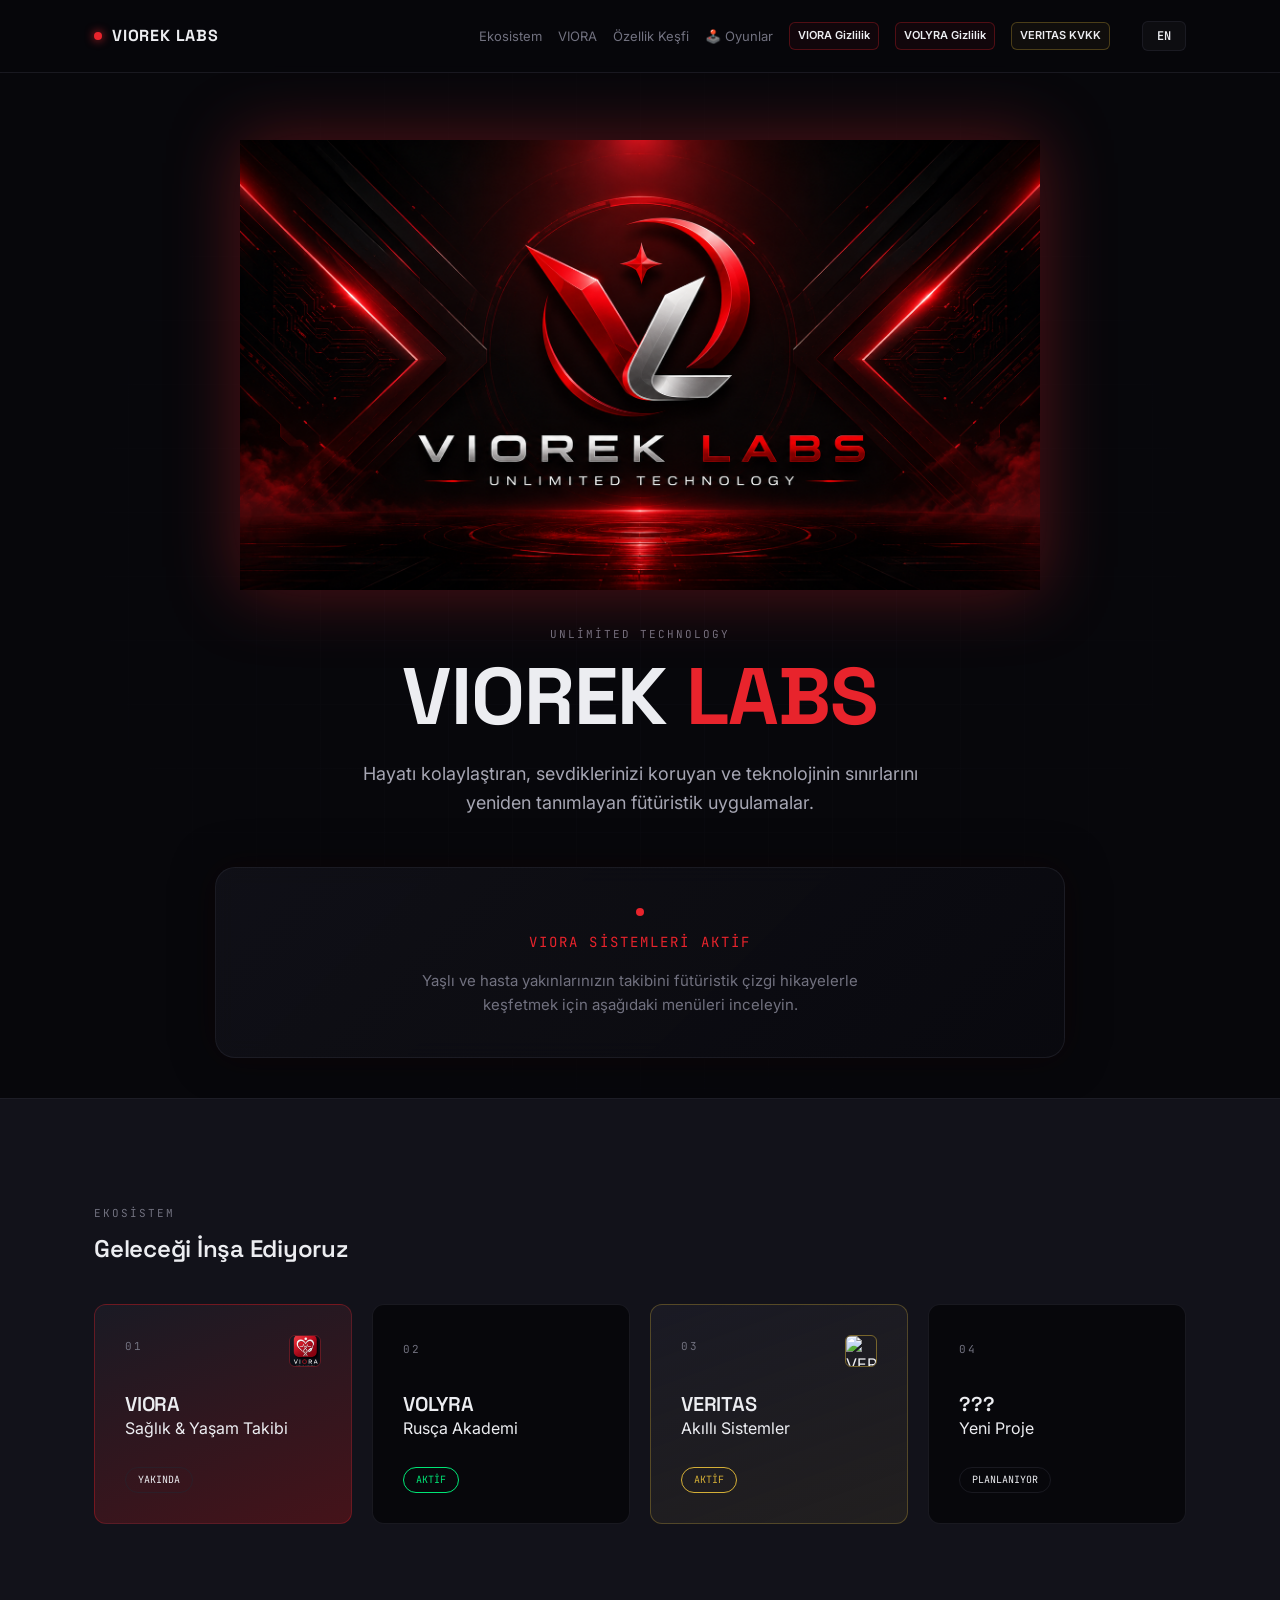
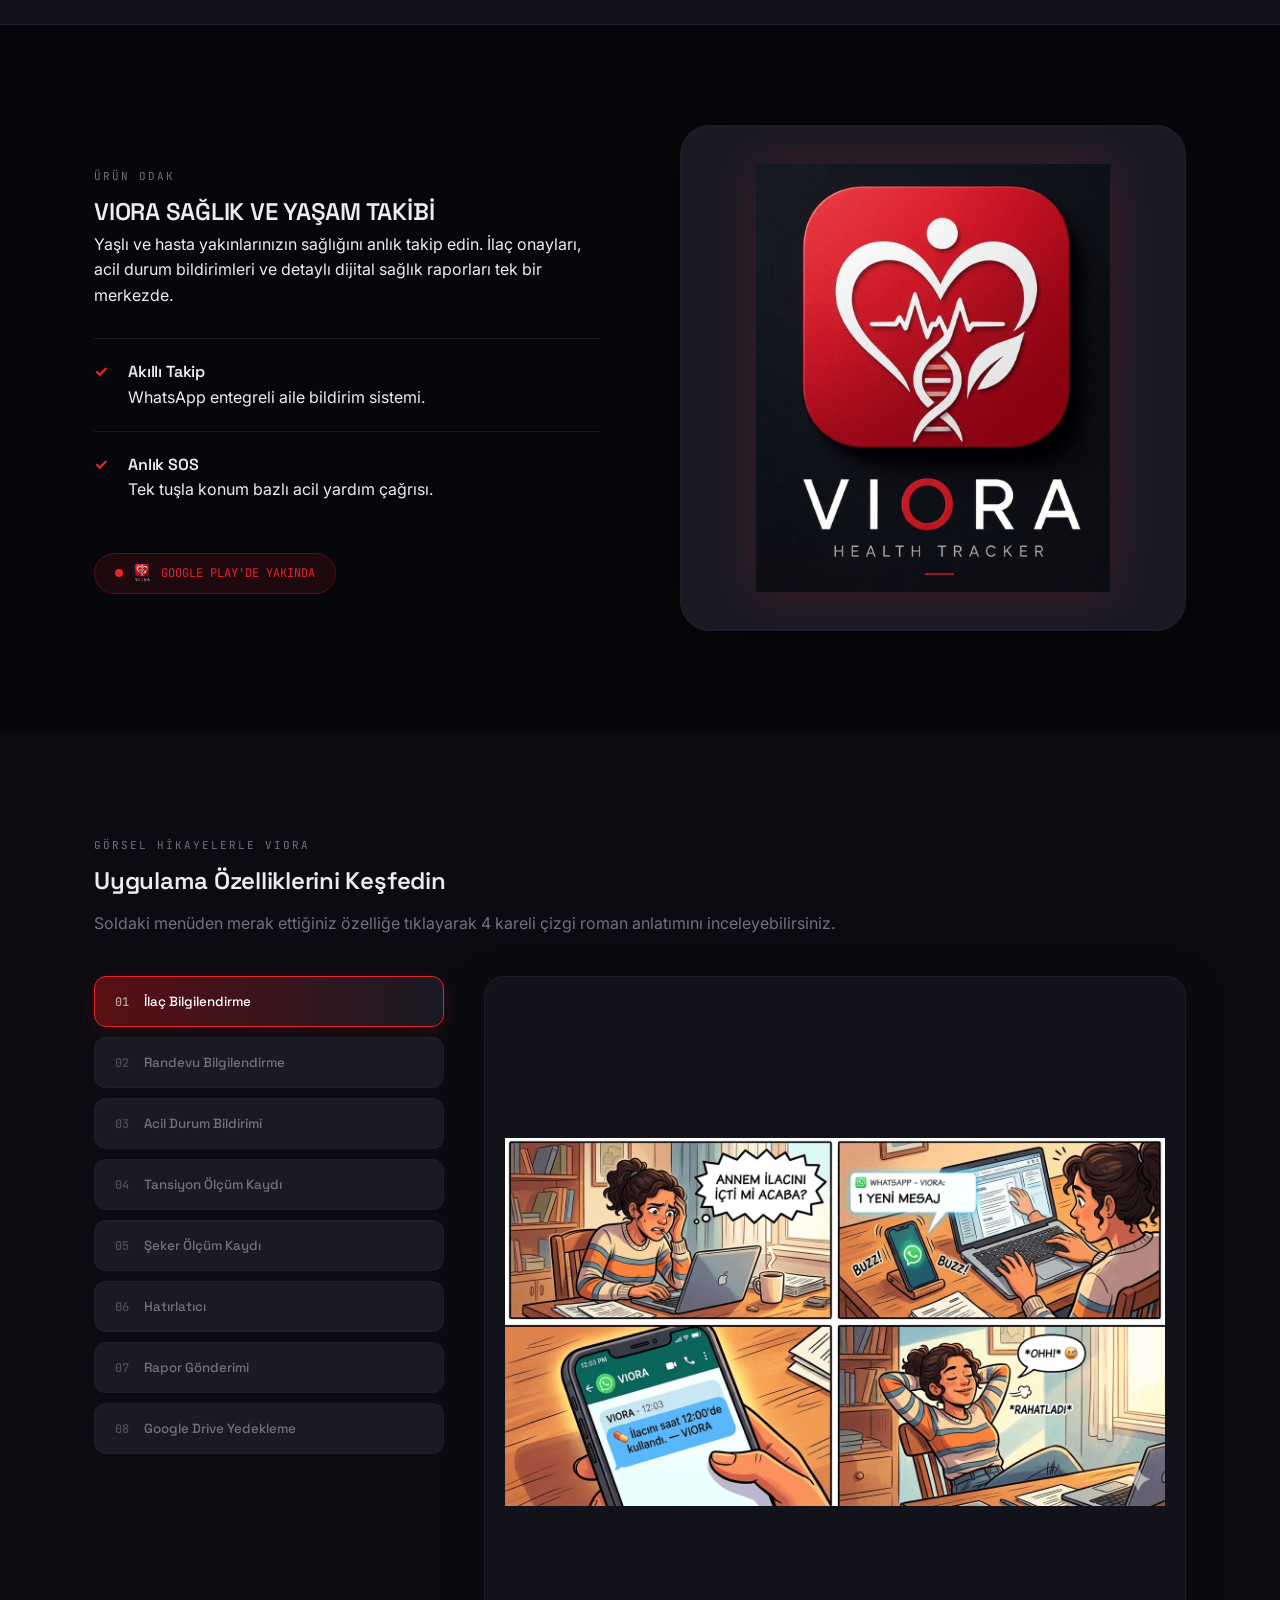
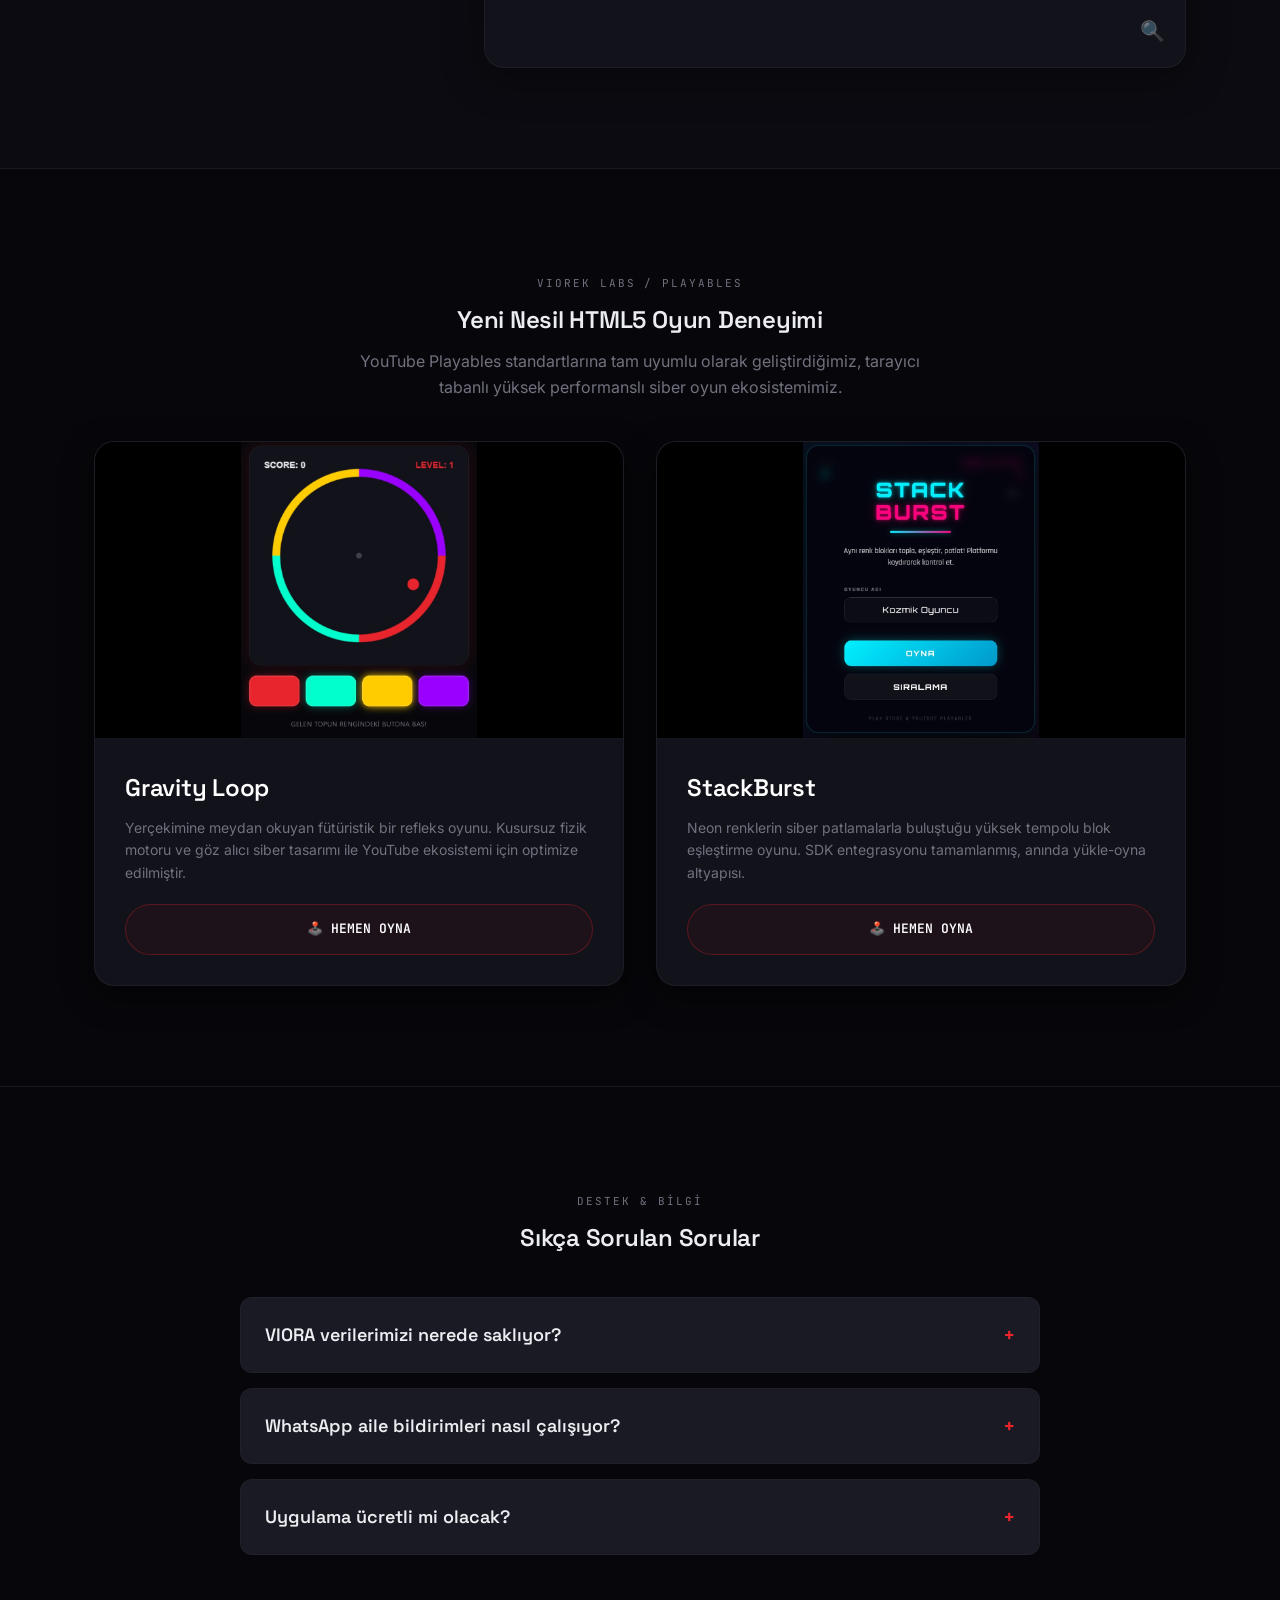
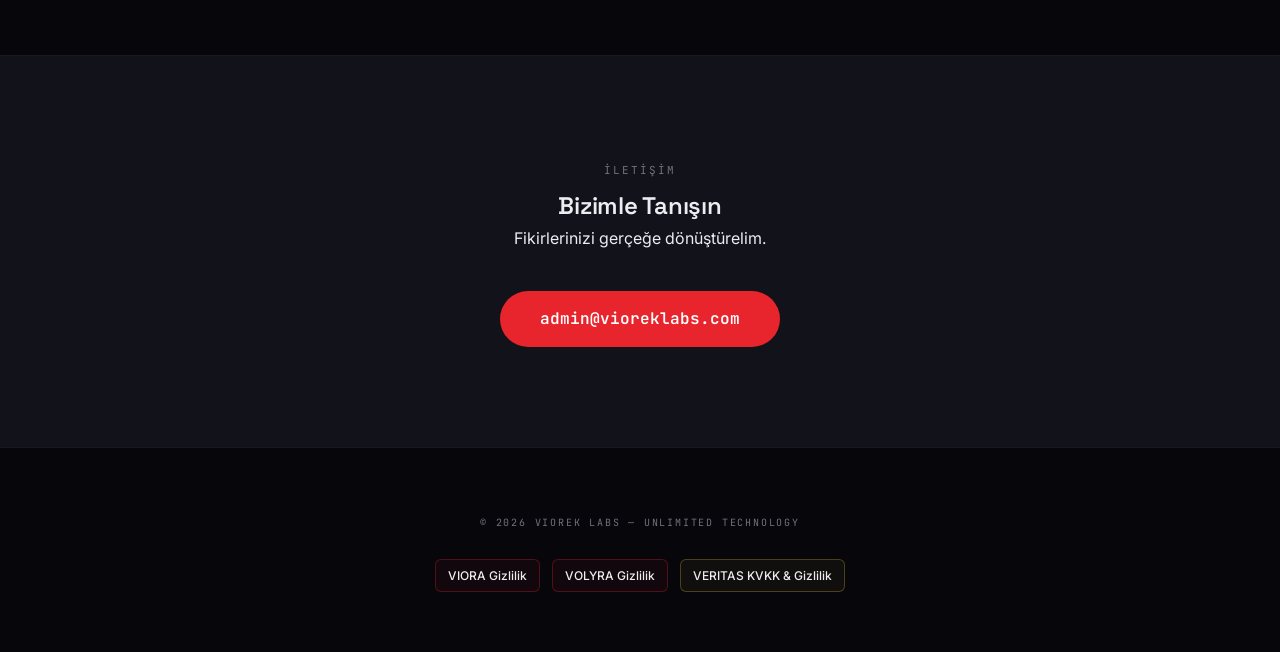
==== index.html @ d32dce5d "Update index.html" ====
<!DOCTYPE html>
<html lang="tr">
<head>
<meta charset="UTF-8">
<meta name="viewport" content="width=device-width, initial-scale=1.0">
<title>Viorek Labs — VIORA Sağlık ve Yaşam Takip Uygulaması | Unlimited Technology</title>
<meta name="description" content="Viorek Labs, hayatı kolaylaştıran, sevdiklerinizi koruyan ve teknolojinin sınırlarını yeniden tanımlayan uygulamalar üretir. İlk ürünümüz VIORA: yaşlı ve hasta yakınları için sağlık ve yaşam takip uygulaması.">

<link rel="canonical" href="https://www.vioreklabs.com/">

<meta property="og:type" content="website">
<meta property="og:url" content="https://www.vioreklabs.com/">
<meta property="og:title" content="Viorek Labs — Unlimited Technology">
<meta property="og:description" content="Hayatı kolaylaştıran, sevdiklerinizi koruyan ve teknolojinin sınırlarını yeniden tanımlayan uygulamalar. İlk ürün: VIORA Sağlık ve Yaşam Takibi.">
<meta property="og:image" content="https://www.vioreklabs.com/general-logo.png">
<meta name="twitter:card" content="summary_large_image">

<link rel="icon" type="image/png" href="favicon.png">
<link rel="apple-touch-icon" sizes="180x180" href="apple-touch-icon.png">

<link rel="preconnect" href="https://fonts.googleapis.com">
<link rel="preconnect" href="https://fonts.gstatic.com" crossorigin>
<link href="https://fonts.googleapis.com/css2?family=Space+Grotesk:wght@400;500;600;700&family=Inter:wght@400;500;600&family=JetBrains+Mono:wght@400;500&display=swap" rel="stylesheet">
<link rel="preload" as="image" href="general-logo.png">

<style>
  :root {
    --void: #07070B;
    --surface: #12121A;
    --surface-2: #1A1A24;
    --line: rgba(38, 38, 47, 0.6);
    --silver: #ECEDF1;
    --muted: #71717F;
    --red: #E8242C;
    --red-deep: #5A0F14;
    --red-glow: rgba(232, 36, 44, 0.35);
    --gold: #d4af37;
    --gold-glow: rgba(212, 175, 55, 0.35);
    --radius-lg: 20px;
    --radius-md: 12px;
  }

  * { margin: 0; padding: 0; box-sizing: border-box; }
  html { scroll-behavior: smooth; }

  body {
    background-color: #07070B;
    background: var(--void);
    color: var(--silver);
    font-family: 'Inter', sans-serif;
    line-height: 1.6;
    overflow-x: hidden;
  }

  a { color: inherit; text-decoration: none; }
  .wrap { max-width: 1140px; margin: 0 auto; padding: 0 24px; }

  .mono {
    font-family: 'JetBrains Mono', monospace;
    letter-spacing: 0.18em;
    text-transform: uppercase;
    font-size: 11px;
    color: var(--muted);
    display: inline-block;
    margin-bottom: 8px;
  }

  h1, h2, h3, h4 {
    font-family: 'Space Grotesk', sans-serif;
    font-weight: 600;
    letter-spacing: -0.01em;
  }

  /* ---------- NAV ---------- */
  nav {
    position: fixed;
    top: 0; left: 0; right: 0;
    z-index: 100;
    backdrop-filter: blur(14px);
    -webkit-backdrop-filter: blur(14px);
    background: rgba(7, 7, 11, 0.65);
    border-bottom: 1px solid var(--line);
  }
  nav .wrap {
    display: flex;
    justify-content: space-between;
    align-items: center;
    height: 72px;
  }
  .logo-mark {
    display: flex;
    align-items: center;
    gap: 10px;
    font-family: 'Space Grotesk', sans-serif;
    font-weight: 700;
    font-size: 16px;
    letter-spacing: 0.05em;
  }
  .logo-dot {
    width: 8px;
    height: 8px;
    background: var(--red);
    border-radius: 50%;
    box-shadow: 0 0 10px var(--red);
  }
  .nav-right { display: flex; align-items: center; gap: 32px; }
  .nav-links { display: flex; gap: 16px; align-items: center; }
  .nav-links a { font-size: 13px; color: var(--muted); transition: color 0.2s; }
  .nav-links a.nav-item:hover { color: var(--silver); }

  .lang-btn {
    background: rgba(255, 255, 255, 0.03);
    border: 1px solid var(--line);
    color: var(--silver);
    padding: 6px 14px;
    border-radius: 6px;
    font-family: 'JetBrains Mono', monospace;
    font-size: 12px;
    font-weight: 600;
    cursor: pointer;
    transition: 0.3s;
  }
  .lang-btn:hover { border-color: var(--red); box-shadow: 0 0 10px var(--red-glow); background: rgba(232, 36, 44, 0.05); }

  @media (max-width: 1050px) { .nav-links { display: none; } }

  /* ---------- HERO ---------- */
  .hero {
    position: relative;
    min-height: 85vh;
    display: flex;
    align-items: center;
    padding-top: 140px;
    padding-bottom: 40px;
    overflow: hidden;
  }
  .hero-grid {
    position: absolute;
    inset: 0;
    background-image: linear-gradient(var(--line) 1px, transparent 1px), linear-gradient(90deg, var(--line) 1px, transparent 1px);
    background-size: 64px 64px;
    opacity: 0.15;
    mask-image: radial-gradient(circle at center, black 30%, transparent 80%);
    -webkit-mask-image: radial-gradient(circle at center, black 30%, transparent 80%);
  }
  .hero-content { position: relative; z-index: 2; width: 100%; text-align: center; }
  .hero-banner { width: 100%; max-width: 800px; margin: 0 auto 30px; display: block; filter: drop-shadow(0 0 35px var(--red-glow)); height: auto; }
  .hero h1 { font-size: clamp(40px, 8vw, 80px); line-height: 1.1; margin-bottom: 20px; font-weight: 700; }
  .hero h1 .accent { color: var(--red); }
  .hero-sub { max-width: 600px; margin: 20px auto 0; color: #A6A6B3; font-size: 18px; }

  .hero-showcase {
    max-width: 850px;
    margin: 50px auto 0 auto;
    border-radius: var(--radius-lg);
    border: 1px solid var(--line);
    padding: 40px;
    background: linear-gradient(135deg, rgba(18, 18, 26, 0.8) 0%, rgba(10, 10, 15, 0.9) 100%);
    box-shadow: 0 0 40px rgba(0, 0, 0, 0.5), 0 0 30px rgba(232, 36, 44, 0.05);
    backdrop-filter: blur(10px);
    -webkit-backdrop-filter: blur(10px);
    display: flex;
    flex-direction: column;
    align-items: center;
    gap: 15px;
  }
  .showcase-title {
    font-size: 14px;
    color: var(--red);
    font-family: 'JetBrains Mono', monospace;
    letter-spacing: 0.15em;
  }
  .showcase-desc {
    color: var(--muted);
    font-size: 15px;
    max-width: 500px;
  }

  /* ---------- ECOSYSTEM ---------- */
  .ecosystem { background-color: #12121A; background: var(--surface); border-top: 1px solid var(--line); border-bottom: 1px solid var(--line); }
  .section-head { margin-bottom: 35px; }
  .eco-grid { display: grid; grid-template-columns: repeat(4, 1fr); gap: 20px; }
  @media (max-width: 860px) { .eco-grid { grid-template-columns: repeat(2, 1fr); } }
  @media (max-width: 480px) { .eco-grid { grid-template-columns: 1fr; } }
  .eco-tile { background-color: #07070B; background: var(--void); padding: 30px; border-radius: var(--radius-md); border: 1px solid var(--line); transition: all 0.3s ease; display: flex; flex-direction: column; justify-content: space-between; min-height: 220px; }
  .eco-tile:hover { transform: translateY(-3px); border-color: rgba(232, 36, 44, 0.4); box-shadow: 0 10px 30px rgba(0,0,0,0.3); }
  .eco-tile.active { background: linear-gradient(160deg, var(--surface-2) 0%, var(--red-deep) 150%); border-color: rgba(232, 36, 44, 0.3); }
  
  /* VERITAS özel altın tema */
  .eco-tile.active-gold { background: linear-gradient(160deg, var(--surface-2) 0%, rgba(212, 175, 55, 0.1) 150%); border-color: rgba(212, 175, 55, 0.3); }
  .eco-tile.active-gold:hover { border-color: var(--gold); box-shadow: 0 10px 30px rgba(0,0,0,0.3), 0 0 15px rgba(212, 175, 55, 0.2); }
  
  .eco-tile h3 { font-size: 20px; line-height: 1.2; }
  .eco-status { font-family: 'JetBrains Mono'; font-size: 10px; border: 1px solid var(--line); padding: 4px 12px; border-radius: 50px; text-align: center; width: fit-content; }
  
  .viora-mini-icon { height: 32px; width: 32px; object-fit: cover; border-radius: 6px; border: 1px solid rgba(232, 36, 44, 0.3); }
  .veritas-mini-icon { height: 32px; width: 32px; object-fit: cover; border-radius: 6px; border: 1px solid rgba(212, 175, 55, 0.5); }

  /* ---------- VIORA SECTION ---------- */
  .viora-spotlight { display: grid; grid-template-columns: 1fr 1fr; gap: 80px; align-items: center; }
  @media (max-width: 860px) { .viora-spotlight { grid-template-columns: 1fr; gap: 40px; } }
  .viora-visual { border-radius: 30px; border: 1px solid var(--line); background-color: #1A1A24; background: var(--surface-2); aspect-ratio: 1; display: flex; align-items: center; justify-content: center; position: relative; overflow: hidden; box-shadow: 0 0 50px rgba(0, 0, 0, 0.4); }
  .viora-visual img { width: 85%; height: 85%; object-fit: contain; filter: drop-shadow(0 0 25px rgba(232, 36, 44, 0.2)); }
  .feature-list { margin-top: 30px; }
  .feature-row { display: flex; gap: 20px; padding: 20px 0; border-top: 1px solid var(--line); }
  .feature-icon { color: var(--red); font-weight: bold; }

  /* ---------- INTERACTIVE COMIC GALLERY ---------- */
  .comic-section { background: #0b0b11; border-bottom: 1px solid var(--line); padding: 100px 0; }
  .comic-container { display: grid; grid-template-columns: 350px 1fr; gap: 40px; margin-top: 40px; align-items: start; }
  @media (max-width: 768px) { .comic-container { grid-template-columns: 1fr; } }
  .comic-menu { display: flex; flex-direction: column; gap: 10px; }
  .comic-tab { background-color: #1A1A24; background: var(--surface-2); border: 1px solid var(--line); padding: 16px 20px; border-radius: var(--radius-md); cursor: pointer; text-align: left; font-family: 'Space Grotesk', sans-serif; font-weight: 500; color: var(--muted); transition: all 0.3s ease; display: flex; align-items: center; gap: 15px; }
  .comic-tab:hover { border-color: var(--red); color: var(--silver); }
  .comic-tab.active { background: linear-gradient(90deg, var(--red-deep) 0%, var(--surface-2) 100%); border-color: var(--red); color: white; box-shadow: 0 4px 20px rgba(232, 36, 44, 0.15); }
  .comic-tab .num { font-family: 'JetBrains Mono', monospace; font-size: 12px; opacity: 0.6; }
  
  .comic-display { background-color: #12121A; background: var(--surface); border: 1px solid var(--line); border-radius: var(--radius-lg); padding: 20px; display: flex; align-items: center; justify-content: center; min-height: 500px; position: relative; box-shadow: 0 10px 40px rgba(0, 0, 0, 0.4); cursor: zoom-in; }
  .comic-display::after { content: '🔍'; position: absolute; bottom: 20px; right: 20px; font-size: 20px; opacity: 0.5; transition: 0.3s; pointer-events: none; }
  .comic-display:hover::after { opacity: 1; }
  .comic-display img { max-width: 100%; max-height: 650px; object-fit: contain; border-radius: 10px; display: none; animation: fadeIn 0.4s ease forwards; }
  .comic-display img.active { display: block; }
  @keyframes fadeIn { from { opacity: 0; transform: scale(0.98); } to { opacity: 1; transform: scale(1); } }

  /* ---------- ARCADE VİTRİN ALANI ---------- */
  .arcade-section { background-color: #07070B; background: var(--void); border-bottom: 1px solid var(--line); padding: 100px 0; }
  .arcade-grid { display: grid; grid-template-columns: 1fr 1fr; gap: 32px; margin-top: 40px; }
  @media (max-width: 860px) { .arcade-grid { grid-template-columns: 1fr; } }
  
  .arcade-card { background: var(--surface); border: 1px solid var(--line); border-radius: var(--radius-lg); overflow: hidden; display: flex; flex-direction: column; transition: 0.3s ease; box-shadow: 0 10px 30px rgba(0,0,0,0.5); }
  .arcade-card:hover { border-color: rgba(232, 36, 44, 0.4); box-shadow: 0 15px 40px rgba(232, 36, 44, 0.05); transform: translateY(-4px); }
  
  /* Sürgülü Resim Alanı */
  .card-preview-container { position: relative; width: 100%; aspect-ratio: 16/9; overflow: hidden; background: #000; border-bottom: 1px solid var(--line); }
  .card-slides { display: flex; width: 200%; height: 100%; transition: transform 0.5s cubic-bezier(0.4, 0, 0.2, 1); }
  
  /* RESMİ KIRPMADAN TAM VE ORİJİNAL HALİYLE ÇERÇEVEYE SIĞDIRAN CSS AYARI */
  .card-slides img { 
    width: 50%; 
    height: 100%; 
    object-fit: contain;
    object-position: center; 
    display: block;
  }
  
  .arcade-card:hover .card-slides { transform: translateX(-50%); }
  
  .card-body { padding: 30px; display: flex; flex-direction: column; flex-grow: 1; justify-content: space-between; }
  .card-info h3 { font-size: 24px; margin-bottom: 10px; color: #fff; }
  .card-info p { color: var(--muted); font-size: 14px; line-height: 1.6; margin-bottom: 20px; }
  
  .play-btn { display: inline-flex; align-items: center; justify-content: center; gap: 8px; width: 100%; padding: 14px; background: rgba(232, 36, 44, 0.06); border: 1px solid rgba(232, 36, 44, 0.3); color: white; border-radius: 50px; font-family: 'JetBrains Mono', monospace; font-weight: 600; font-size: 13px; transition: 0.3s; cursor: pointer; }
  .arcade-card:hover .play-btn { background: var(--red); border-color: var(--red); box-shadow: 0 0 15px var(--red-glow); }

  /* ---------- LIGHTBOX EFFECT ---------- */
  .lightbox { position: fixed; inset: 0; background: rgba(7, 7, 11, 0.95); z-index: 200; display: flex; align-items: center; justify-content: center; opacity: 0; pointer-events: none; transition: 0.3s ease; padding: 20px; }
  .lightbox.active { opacity: 1; pointer-events: auto; }
  .lightbox img { max-width: 100%; max-height: 90vh; object-fit: contain; border-radius: 12px; transform: scale(0.95); transition: 0.3s ease; border: 1px solid var(--line); }
  .lightbox.active img { transform: scale(1); }
  .lightbox-close { position: absolute; top: 20px; right: 20px; background-color: #1A1A24; background: var(--surface-2); border: 1px solid var(--line); color: white; font-size: 24px; width: 50px; height: 50px; border-radius: 50%; cursor: pointer; display: flex; align-items: center; justify-content: center; transition: 0.3s; }
  .lightbox-close:hover { border-color: var(--red); color: var(--red); }

  /* ---------- FAQ SECTION ---------- */
  .faq-section { background-color: #07070B; background: var(--void); padding: 100px 0; border-bottom: 1px solid var(--line); }
  .faq-container { max-width: 800px; margin: 40px auto 0 auto; display: flex; flex-direction: column; gap: 15px; }
  .faq-item { background-color: #1A1A24; background: var(--surface-2); border: 1px solid var(--line); border-radius: var(--radius-md); overflow: hidden; transition: 0.3s; }
  .faq-trigger { width: 100%; padding: 24px; text-align: left; background: transparent; border: none; color: var(--silver); font-family: 'Space Grotesk', sans-serif; font-size: 18px; font-weight: 600; cursor: pointer; display: flex; justify-content: space-between; align-items: center; }
  .faq-trigger:hover { color: white; }
  .faq-icon { font-size: 20px; color: var(--red); transition: transform 0.3s; }
  .faq-content { max-height: 0; overflow: hidden; transition: max-height 0.3s ease-out; padding: 0 24px; color: var(--muted); font-size: 15px; line-height: 1.6; }
  .faq-item.active { border-color: var(--red); box-shadow: 0 0 20px rgba(232, 36, 44, 0.05); }
  .faq-item.active .faq-icon { transform: rotate(45deg); }
  .faq-item.active .faq-content { padding-bottom: 24px; }

  /* ---------- COMMON ---------- */
  section { padding: 100px 0; }
  .badge-soon { display: inline-flex; align-items: center; gap: 10px; background: rgba(232, 36, 44, 0.1); border: 1px solid var(--red-deep); padding: 10px 20px; border-radius: 50px; color: var(--red); font-family: 'JetBrains Mono'; font-size: 12px; margin-top: 30px; }
  .badge-soon img { height: 18px; width: 18px; object-fit: cover; border-radius: 4px; }
  .dot { width: 8px; height: 8px; background: var(--red); border-radius: 50%; animation: blink 1.5s infinite; }
  @keyframes blink { 0%, 100% { opacity: 1; } 50% { opacity: 0.3; } }
  .btn { display: inline-block; padding: 15px 40px; background: var(--red); color: white; border-radius: 50px; font-family: 'JetBrains Mono'; font-weight: 600; margin-top: 40px; transition: 0.3s; }
  .btn:hover { background: #ff333c; transform: scale(1.05); box-shadow: 0 0 20px var(--red-glow); }
  footer { padding: 60px 0; border-top: 1px solid var(--line); text-align: center; }
</style>
</head>
<body>

<nav>
  <div class="wrap">
    <a href="#top" class="logo-mark">
      <div class="logo-dot"></div>
      VIOREK LABS
    </a>
    <div class="nav-right">
      <div class="nav-links">
        <a href="#ekosistem" class="nav-item lang-target" data-tr="Ekosistem" data-en="Ecosystem">Ekosistem</a>
        <a href="#viora" class="nav-item lang-target" data-tr="VIORA" data-en="VIORA">VIORA</a>
        <a href="#ozellikler" class="nav-item lang-target" data-tr="Özellik Keşfi" data-en="Features">Özellik Keşfi</a>
        <a href="#arcade" class="nav-item lang-target" data-tr="🕹️ Oyunlar" data-en="🕹️ Games">🕹️ Oyunlar</a>
        
        <!-- Navbar Gizlilik Linkleri -->
        <a href="viora-gizlilik.html" class="lang-target" data-tr="VIORA Gizlilik" data-en="VIORA Privacy" style="border: 1px solid rgba(232, 36, 44, 0.3); padding: 4px 8px; border-radius: 6px; background: rgba(232, 36, 44, 0.05); font-weight: 600; color: var(--silver); font-size: 11px; transition: 0.3s;" onmouseover="this.style.borderColor='var(--red)'" onmouseout="this.style.borderColor='rgba(232, 36, 44, 0.3)'">VIORA Gizlilik</a>
        
        <a href="volyra-gizlilik.html" class="lang-target" data-tr="VOLYRA Gizlilik" data-en="VOLYRA Privacy" style="border: 1px solid rgba(232, 36, 44, 0.3); padding: 4px 8px; border-radius: 6px; background: rgba(232, 36, 44, 0.05); font-weight: 600; color: var(--silver); font-size: 11px; transition: 0.3s;" onmouseover="this.style.borderColor='var(--red)'" onmouseout="this.style.borderColor='rgba(232, 36, 44, 0.3)'">VOLYRA Gizlilik</a>
        
        <!-- VERITAS KVKK Linki -->
        <a href="veritas-gizlilik.html" class="lang-target" data-tr="VERITAS KVKK" data-en="VERITAS Privacy" style="border: 1px solid rgba(212, 175, 55, 0.3); padding: 4px 8px; border-radius: 6px; background: rgba(212, 175, 55, 0.05); font-weight: 600; color: var(--silver); font-size: 11px; transition: 0.3s;" onmouseover="this.style.borderColor='var(--gold)'; this.style.boxShadow='0 0 8px var(--gold-glow)'" onmouseout="this.style.borderColor='rgba(212, 175, 55, 0.3)'; this.style.boxShadow='none'">VERITAS KVKK</a>
      </div>
      <button class="lang-btn" onclick="toggleLanguage()" aria-label="Switch language to English">EN</button>
    </div>
  </div>
</nav>

<header class="hero" id="top">
  <div class="hero-grid"></div>
  <div class="wrap hero-content">
    <img src="general-logo.png" alt="Viorek Labs Banner" class="hero-banner" width="1200" height="675">
    <span class="mono">Unlimited Technology</span>
    <h1>VIOREK <span class="accent">LABS</span></h1>
    <p class="hero-sub lang-target" data-tr="Hayatı kolaylaştıran, sevdiklerinizi koruyan ve teknolojinin sınırlarını yeniden tanımlayan fütüristik uygulamalar." data-en="We build futuristic applications that make life easier, protect your loved ones, and redefine the boundaries of technology.">Hayatı kolaylaştıran, sevdiklerinizi koruyan ve teknolojinin sınırlarını yeniden tanımlayan fütüristik uygulamalar.</p>
    
    <div class="hero-showcase">
      <div class="dot"></div>
      <span class="showcase-title lang-target" data-tr="VIORA SİSTEMLERİ AKTİF" data-en="VIORA SYSTEMS ONLINE">VIORA SİSTEMLERİ AKTİF</span>
      <p class="showcase-desc lang-target" 
         data-tr="Yaşlı ve hasta yakınlarınızın takibini fütüristik çizgi hikayelerle keşfetmek için aşağıdaki menüleri inceleyin." 
         data-en="Explore how to track your elderly and patient relatives through futuristic visual comic strips below.">
         Yaşlı ve hasta yakınlarınızın takibini fütüristik çizgi hikayelerle keşfetmek için aşağıdaki menüleri inceleyin.
      </p>
    </div>
  </div>
</header>

<section class="ecosystem" id="ekosistem">
  <div class="wrap">
    <div class="section-head">
      <span class="mono lang-target" data-tr="Ekosistem" data-en="Ecosystem">Ekosistem</span>
      <h2 class="lang-target" data-tr="Geleceği İnşa Ediyoruz" data-en="Building the Future">Geleceği İnşa Ediyoruz</h2>
    </div>
    <div class="eco-grid">
      <div class="eco-tile active">
        <div style="display: flex; justify-content: space-between; width: 100%; align-items: center;">
          <span class="mono">01</span>
          <img src="viora-logo.jpg" alt="VIORA" class="viora-mini-icon" width="32" height="32">
        </div>
        <div>
          <h3>VIORA</h3>
          <p class="lang-target" data-tr="Sağlık &amp; Yaşam Takibi" data-en="Health &amp; Life Tracker">Sağlık &amp; Yaşam Takibi</p>
        </div>
        <div class="eco-status lang-target" data-tr="YAKINDA" data-en="COMING SOON">YAKINDA</div>
      </div>
      
      <div class="eco-tile">
        <div><span class="mono">02</span></div>
        <div><h3>VOLYRA</h3><p class="lang-target" data-tr="Rusça Akademi" data-en="Russian Academy">Rusça Akademi</p></div>
        <div class="eco-status lang-target" data-tr="AKTİF" data-en="ACTIVE" style="border-color: #00e676; color: #00e676;">AKTİF</div>
      </div>
      
      <!-- Yeni Eklenen VERITAS Uygulaması -->
      <div class="eco-tile active-gold">
        <div style="display: flex; justify-content: space-between; width: 100%; align-items: center;">
          <span class="mono">03</span>
          <img src="ChatGPT Image 12 Ağu 2026 21_53_08.png" alt="VERITAS" class="veritas-mini-icon" width="32" height="32">
        </div>
        <div>
          <h3>VERITAS</h3>
          <p class="lang-target" data-tr="Akıllı Sistemler" data-en="Smart Systems">Akıllı Sistemler</p>
        </div>
        <div class="eco-status lang-target" data-tr="AKTİF" data-en="ACTIVE" style="border-color: #d4af37; color: #d4af37;">AKTİF</div>
      </div>

      <div class="eco-tile">
        <div><span class="mono">04</span></div>
        <div><h3>???</h3><p class="lang-target" data-tr="Yeni Proje" data-en="New Project">Yeni Proje</p></div>
        <div class="eco-status lang-target" data-tr="PLANLANIYOR" data-en="PLANNED">PLANLANIYOR</div>
      </div>
    </div>
  </div>
</section>

<section id="viora">
  <div class="wrap viora-spotlight">
    <div>
      <span class="mono lang-target" data-tr="Ürün Odak" data-en="Product Spotlight">Ürün Odak</span>
      <h2 class="lang-target" data-tr="VIORA SAĞLIK VE YAŞAM TAKİBİ" data-en="VIORA HEALTH &amp; LIFE TRACKER">VIORA SAĞLIK VE YAŞAM TAKİBİ</h2>
      <p class="lang-target" data-tr="Yaşlı ve hasta yakınlarınızın sağlığını anlık takip edin. İlaç onayları, acil durum bildirimleri ve detaylı dijital sağlık raporları tek bir merkezde." data-en="Track the health of your elderly and patient relatives instantly. Medication confirmations, emergency alerts, and detailed digital health reports all in one centralized hub.">Yaşlı ve hasta yakınlarınızın sağlığını anlık takip edin. İlaç onayları, acil durum bildirimleri ve detaylı dijital sağlık raporları tek bir merkezde.</p>
      
      <div class="feature-list">
        <div class="feature-row">
          <div class="feature-icon">✓</div>
          <div><h4 class="lang-target" data-tr="Akıllı Takip" data-en="Smart Tracking">Akıllı Takip</h4><p class="lang-target" data-tr="WhatsApp entegreli aile bildirim sistemi." data-en="Family notification system integrated with WhatsApp.">WhatsApp entegreli aile bildirim sistemi.</p></div>
        </div>
        <div class="feature-row">
          <div class="feature-icon">✓</div>
          <div><h4 class="lang-target" data-tr="Anlık SOS" data-en="Instant SOS">Anlık SOS</h4><p class="lang-target" data-tr="Tek tuşla konum bazlı acil yardım çağrısı." data-en="One-tap location-based emergency assistance call.">Tek tuşla konum bazlı acil yardım çağrısı.</p></div>
        </div>
      </div>
      
      <div class="badge-soon">
        <div class="dot"></div> 
        <img src="viora-logo.jpg" alt="VIORA" width="18" height="18">
        <span class="lang-target" data-tr="GOOGLE PLAY'DE YAKINDA" data-en="COMING SOON ON GOOGLE PLAY">GOOGLE PLAY'DE YAKINDA</span>
      </div>
    </div>
    
    <div class="viora-visual">
      <img src="viora-logo.jpg" alt="VIORA Sağlık Logosu" width="500" height="500">
    </div>
  </div>
</section>

<section class="comic-section" id="ozellikler">
  <div class="wrap">
    <span class="mono lang-target" data-tr="Görsel Hikayelerle VIORA" data-en="VIORA Through Visual Stories">Görsel Hikayelerle VIORA</span>
    <h2 class="lang-target" data-tr="Uygulama Özelliklerini Keşfedin" data-en="Explore Application Features">Uygulama Özelliklerini Keşfedin</h2>
    <p style="color: var(--muted); margin-top: 10px;" class="lang-target" data-tr="Soldaki menüden merak ettiğiniz özelliğe tıklayarak 4 kareli çizgi roman anlatımını inceleyebilirsiniz." data-en="Click on any feature from the left menu to view its 4-panel comic strip illustration.">Soldaki menüden merak ettiğiniz özelliğe tıklayarak 4 kareli çizgi roman anlatımını inceleyebilirsiniz.</p>
    
    <div class="comic-container">
      <div class="comic-menu">
        <button class="comic-tab active" onclick="switchComic(1)"><span class="num">01</span> <span class="lang-target" data-tr="İlaç Bilgilendirme" data-en="Medication Notification">İlaç Bilgilendirme</span></button>
        <button class="comic-tab" onclick="switchComic(2)"><span class="num">02</span> <span class="lang-target" data-tr="Randevu Bilgilendirme" data-en="Appointment Notification">Randevu Bilgilendirme</span></button>
        <button class="comic-tab" onclick="switchComic(3)"><span class="num">03</span> <span class="lang-target" data-tr="Acil Durum Bildirimi" data-en="Emergency Alert">Acil Durum Bildirimi</span></button>
        <button class="comic-tab" onclick="switchComic(4)"><span class="num">04</span> <span class="lang-target" data-tr="Tansiyon Ölçüm Kaydı" data-en="Blood Pressure Log">Tansiyon Ölçüm Kaydı</span></button>
        <button class="comic-tab" onclick="switchComic(5)"><span class="num">05</span> <span class="lang-target" data-tr="Şeker Ölçüm Kaydı" data-en="Blood Sugar Log">Şeker Ölçüm Kaydı</span></button>
        <button class="comic-tab" onclick="switchComic(6)"><span class="num">06</span> <span class="lang-target" data-tr="Hatırlatıcı" data-en="Smart Reminder">Hatırlatıcı</span></button>
        <button class="comic-tab" onclick="switchComic(7)"><span class="num">07</span> <span class="lang-target" data-tr="Rapor Gönderimi" data-en="Report Export">Rapor Gönderimi</span></button>
        <button class="comic-tab" onclick="switchComic(8)"><span class="num">08</span> <span class="lang-target" data-tr="Google Drive Yedekleme" data-en="Google Drive Backup">Google Drive Yedekleme</span></button>
      </div>
      
      <div class="comic-display" onclick="openLightbox()">
        <img id="img-1" class="active" src="cizgi1.jpg" data-src-tr="cizgi1.jpg" data-src-en="cizgi1-en.png" onerror="this.onerror=null; this.src='cizgi1.png';" alt="İlaç Bilgilendirme" width="1200" height="669">
        <img id="img-2" src="cizgi2.jpg" data-src-tr="cizgi2.jpg" data-src-en="cizgi2-en.png" onerror="this.onerror=null; this.src='cizgi2.png';" alt="Randevu Bilgilendirme" width="1200" height="669" loading="lazy">
        <img id="img-3" src="cizgi3.jpg" data-src-tr="cizgi3.jpg" data-src-en="cizgi3-en.png" onerror="this.onerror=null; this.src='cizgi3.png';" alt="Acil Durum Bildirimi" width="1200" height="896" loading="lazy">
        <img id="img-4" src="cizgi4.jpg" data-src-tr="cizgi4.jpg" data-src-en="cizgi4-en.png" onerror="this.onerror=null; this.src='cizgi4.png';" alt="Tansiyon Ölçüm Kaydı" width="1200" height="669" loading="lazy">
        <img id="img-5" src="cizgi5.jpg" data-src-tr="cizgi5.jpg" data-src-en="cizgi5-en.png" onerror="this.onerror=null; this.src='cizgi5.png';" alt="Şeker Ölçüm Kaydı" width="1200" height="669" loading="lazy">
        <img id="img-6" src="cizgi6.jpg" data-src-tr="cizgi6.jpg" data-src-en="cizgi6-en.png" onerror="this.onerror=null; this.src='cizgi6.png';" alt="Hatırlatıcı" width="1200" height="669" loading="lazy">
        <img id="img-7" src="cizgi7.jpg" data-src-tr="cizgi7.jpg" data-src-en="cizgi7-en.png" onerror="this.onerror=null; this.src='cizgi7.png';" alt="Rapor Gönderimi" width="1199" height="896" loading="lazy">
        <img id="img-8" src="cizgi8.jpg" data-src-tr="cizgi8.jpg" data-src-en="cizgi8-en.png" onerror="this.onerror=null; this.src='cizgi8.png';" alt="Google Drive Yedekleme" width="1200" height="669" loading="lazy">
      </div>
    </div>
  </div>
</section>

<section class="arcade-section" id="arcade">
  <div class="wrap">
    <div class="section-head" style="text-align: center;">
      <span class="mono lang-target" data-tr="VIOREK LABS / PLAYABLES" data-en="VIOREK LABS / PLAYABLES">VIOREK LABS / PLAYABLES</span>
      <h2 class="lang-target" data-tr="Yeni Nesil HTML5 Oyun Deneyimi" data-en="Next-Gen HTML5 Gaming Experience">Yeni Nesil HTML5 Oyun Deneyimi</h2>
      <p style="color: var(--muted); margin-top: 10px; max-width: 600px; margin-left: auto; margin-right: auto;" class="lang-target" 
         data-tr="YouTube Playables standartlarına tam uyumlu olarak geliştirdiğimiz, tarayıcı tabanlı yüksek performanslı siber oyun ekosistemimiz." 
         data-en="Our browser-based high-performance cyber gaming ecosystem developed in full compliance with YouTube Playables standards.">
         YouTube Playables standartlarına tam uyumlu olarak geliştirdiğimiz, tarayıcı tabanlı yüksek performanslı siber oyun ekosistemimiz.
      </p>
    </div>

    <div class="arcade-grid">
      
      <div class="arcade-card">
        <div class="card-preview-container">
          <div class="card-slides">
            <img src="game-gravity-1.jpg" alt="Gravity Loop Ekran Görüntüsü 1">
            <img src="game-gravity-2.jpg" alt="Gravity Loop Ekran Görüntüsü 2">
          </div>
        </div>
        <div class="card-body">
          <div class="card-info">
            <h3>Gravity Loop</h3>
            <p class="lang-target" 
               data-tr="Yerçekimine meydan okuyan fütüristik bir refleks oyunu. Kusursuz fizik motoru ve göz alıcı siber tasarımı ile YouTube ekosistemi için optimize edilmiştir." 
               data-en="A futuristic reflex game defying gravity. Optimized for the YouTube ecosystem with a flawless physics engine and stunning cyber design.">
               Yerçekimine meydan okuyan fütüristik bir refleks oyunu. Kusursuz fizik motoru ve göz alıcı siber tasarımı ile YouTube ekosistemi için optimize edilmiştir.
            </p>
          </div>
          <a href="gravity-loop.html" target="_blank" class="play-btn lang-target" data-tr="🕹️ HEMEN OYNA" data-en="🕹️ PLAY NOW">🕹️ HEMEN OYNA</a>
        </div>
      </div>

      <div class="arcade-card">
        <div class="card-preview-container">
          <div class="card-slides">
            <img src="game-stack-1.jpg" alt="StackBurst Ekran Görüntüsü 1">
            <img src="game-stack-2.jpg" alt="StackBurst Ekran Görüntüsü 2">
          </div>
        </div>
        <div class="card-body">
          <div class="card-info">
            <h3>StackBurst</h3>
            <p class="lang-target" 
               data-tr="Neon renklerin siber patlamalarla buluştuğu yüksek tempolu blok eşleştirme oyunu. SDK entegrasyonu tamamlanmış, anında yükle-oyna altyapısı." 
               data-en="A fast-paced block matching game where neon colors meet cyber bursts. Fully integrated SDK framework, ready for instant play-and-load.">
               Neon renklerin siber patlamalarla buluştuğu yüksek tempolu blok eşleştirme oyunu. SDK entegrasyonu tamamlanmış, anında yükle-oyna altyapısı.
            </p>
          </div>
          <a href="stackburst/index.html" target="_blank" class="play-btn lang-target" data-tr="🕹️ HEMEN OYNA" data-en="🕹️ PLAY NOW">🕹️ HEMEN OYNA</a>
        </div>
      </div>

    </div>
  </div>
</section>

<div class="lightbox" id="lightbox" onclick="closeLightbox()" role="dialog" aria-label="Büyütülmüş Görsel">
  <button class="lightbox-close" aria-label="Kapat">&times;</button>
  <img id="lightbox-img" src="" alt="Büyütülmüş Görsel">
</div>

<section class="faq-section" id="faq">
  <div class="wrap">
    <div style="text-align: center;">
      <span class="mono lang-target" data-tr="Destek &amp; Bilgi" data-en="Support &amp; Info">Destek &amp; Bilgi</span>
      <h2 class="lang-target" data-tr="Sıkça Sorulan Sorular" data-en="Frequently Asked Questions">Sıkça Sorulan Sorular</h2>
    </div>
    
    <div class="faq-container">
      <div class="faq-item">
        <button class="faq-trigger" onclick="toggleFaq(this)" aria-expanded="false"><span class="lang-target" data-tr="VIORA verilerimizi nerede saklıyor?" data-en="Where does VIORA store our data?">VIORA verilerimizi nerede saklıyor?</span><span class="faq-icon">+</span></button>
        <div class="faq-content"><p class="lang-target" data-tr="VIORA %100 gizlilik odaklıdır. Sağlık verileriniz hiçbir harici sunucuya gitmez, tamamen kendi cihazınızda yerel olarak şifrelenir... " data-en="VIORA is 100% privacy-focused...">VIORA %100 gizlilik odaklıdır. Sağlık verileriniz hiçbir harici sunucuya gitmez, tamamen kendi cihazınızda yerel olarak şifrelenir...</p></div>
      </div>
      
      <div class="faq-item">
        <button class="faq-trigger" onclick="toggleFaq(this)" aria-expanded="false"><span class="lang-target" data-tr="WhatsApp aile bildirimleri nasıl çalışıyor?" data-en="How do WhatsApp family alerts work?">WhatsApp aile bildirimleri nasıl çalışıyor?</span><span class="faq-icon">+</span></button>
        <div class="faq-content"><p class="lang-target" data-tr="WhatsApp kanalıyla gönderilen bilgilendirme mesajları..." data-en="Information messages...">WhatsApp kanalıyla gönderilen bilgilendirme mesajları...</p></div>
      </div>

      <div class="faq-item">
        <button class="faq-trigger" onclick="toggleFaq(this)" aria-expanded="false"><span class="lang-target" data-tr="Uygulama ücretli mi olacak?" data-en="Will the application be paid?">Uygulama ücretli mi olacak?</span><span class="faq-icon">+</span></button>
        <div class="faq-content"><p class="lang-target" data-tr="VIORA kısıtlı özelliklerle ücretsiz olarak yayınlanacak..." data-en="VIORA will be launched for free...">VIORA kısıtlı özelliklerle ücretsiz olarak yayınlanacak...</p></div>
      </div>
    </div>
  </div>
</section>

<section id="iletisim" style="text-align: center; background-color: #12121A; background: var(--surface);">
  <div class="wrap">
    <span class="mono lang-target" data-tr="İletişim" data-en="Contact">İletişim</span>
    <h2 class="lang-target" data-tr="Bizimle Tanışın" data-en="Meet Us">Bizimle Tanışın</h2>
    <p class="lang-target" data-tr="Fikirlerinizi gerçeğe dönüştürelim." data-en="Let's transform your ideas into reality.">Fikirlerinizi gerçeğe dönüştürelim.</p>
    <a href="mailto:admin@vioreklabs.com" class="btn">admin@vioreklabs.com</a>
  </div>
</section>

<footer>
  <div class="wrap">
    <p class="mono" style="font-size: 10px;">© 2026 VIOREK LABS — UNLIMITED TECHNOLOGY</p>
    
    <div style="margin-top: 20px; display: flex; justify-content: center; gap: 12px; flex-wrap: wrap;">
      <!-- Footer Tüm Gizlilik Linkleri -->
      <a href="viora-gizlilik.html" class="lang-target" data-tr="VIORA Gizlilik" data-en="VIORA Privacy" style="color: var(--silver); font-size: 12px; font-weight: 500; text-decoration: none; font-family: 'Inter', sans-serif; transition: 0.3s; padding: 6px 12px; border: 1px solid rgba(232, 36, 44, 0.3); border-radius: 6px; background: rgba(232, 36, 44, 0.05);" onmouseover="this.style.borderColor='var(--red)'; this.style.boxShadow='0 0 10px rgba(232, 36, 44, 0.2)'" onmouseout="this.style.borderColor='rgba(232, 36, 44, 0.3)'; this.style.boxShadow='none'">
        VIORA Gizlilik
      </a>
      <a href="volyra-gizlilik.html" class="lang-target" data-tr="VOLYRA Gizlilik" data-en="VOLYRA Privacy" style="color: var(--silver); font-size: 12px; font-weight: 500; text-decoration: none; font-family: 'Inter', sans-serif; transition: 0.3s; padding: 6px 12px; border: 1px solid rgba(232, 36, 44, 0.3); border-radius: 6px; background: rgba(232, 36, 44, 0.05);" onmouseover="this.style.borderColor='var(--red)'; this.style.boxShadow='0 0 10px rgba(232, 36, 44, 0.2)'" onmouseout="this.style.borderColor='rgba(232, 36, 44, 0.3)'; this.style.boxShadow='none'">
        VOLYRA Gizlilik
      </a>
      <a href="veritas-gizlilik.html" class="lang-target" data-tr="VERITAS KVKK & Gizlilik" data-en="VERITAS KVKK & Privacy" style="color: var(--silver); font-size: 12px; font-weight: 500; text-decoration: none; font-family: 'Inter', sans-serif; transition: 0.3s; padding: 6px 12px; border: 1px solid rgba(212, 175, 55, 0.3); border-radius: 6px; background: rgba(212, 175, 55, 0.05);" onmouseover="this.style.borderColor='var(--gold)'; this.style.boxShadow='0 0 10px rgba(212, 175, 55, 0.2)'" onmouseout="this.style.borderColor='rgba(212, 175, 55, 0.3)'; this.style.boxShadow='none'">
        VERITAS KVKK & Gizlilik
      </a>
    </div>

  </div>
</footer>

<script>
  function switchComic(index) {
    const tabs = document.querySelectorAll('.comic-tab');
    tabs.forEach(tab => tab.classList.remove('active'));
    const images = document.querySelectorAll('.comic-display img');
    images.forEach(img => img.classList.remove('active'));
    
    tabs[index - 1].classList.add('active');
    document.getElementById('img-' + index).classList.add('active');
  }

  function openLightbox() {
    const activeImg = document.querySelector('.comic-display img.active');
    const lightbox = document.getElementById('lightbox');
    const lightboxImg = document.getElementById('lightbox-img');
    if(activeImg) {
      lightboxImg.src = activeImg.getAttribute('src');
      lightbox.classList.add('active');
    }
  }

  function closeLightbox() {
    document.getElementById('lightbox').classList.remove('active');
  }

  document.addEventListener('keydown', (e) => {
    if (e.key === 'Escape') closeLightbox();
  });

  function toggleFaq(btn) {
    const item = btn.parentElement;
    const content = item.querySelector('.faq-content');
    const isActive = item.classList.contains('active');
    
    document.querySelectorAll('.faq-item').forEach(i => {
      i.classList.remove('active');
      i.querySelector('.faq-content').style.maxHeight = null;
      i.querySelector('.faq-trigger').setAttribute('aria-expanded', 'false');
    });

    if (!isActive) {
      item.classList.add('active');
      content.style.maxHeight = content.scrollHeight + "px";
      btn.setAttribute('aria-expanded', 'true');
    }
  }

  let currentLang = 'TR';
  function toggleLanguage() {
    currentLang = currentLang === 'TR' ? 'EN' : 'TR';
    document.documentElement.lang = currentLang === 'TR' ? 'tr' : 'en';

    const langBtn = document.querySelector('.lang-btn');
    langBtn.innerText = currentLang === 'TR' ? 'EN' : 'TR';
    langBtn.setAttribute('aria-label', currentLang === 'TR' ? 'Switch language to English' : 'Dili Türkçeye çevir');

    const targets = document.querySelectorAll('.lang-target');
    targets.forEach(el => {
      const translation = currentLang === 'TR' ? el.getAttribute('data-tr') : el.getAttribute('data-en');
      if(translation) {
        el.innerHTML = translation;
      }
    });

    const comicImages = document.querySelectorAll('.comic-display img');
    comicImages.forEach(img => {
      const newSrc = currentLang === 'TR' ? img.getAttribute('data-src-tr') : img.getAttribute('data-src-en');
      if(newSrc) {
        img.setAttribute('src', newSrc);
      }
    });
  }
</script>
</body>
</html>
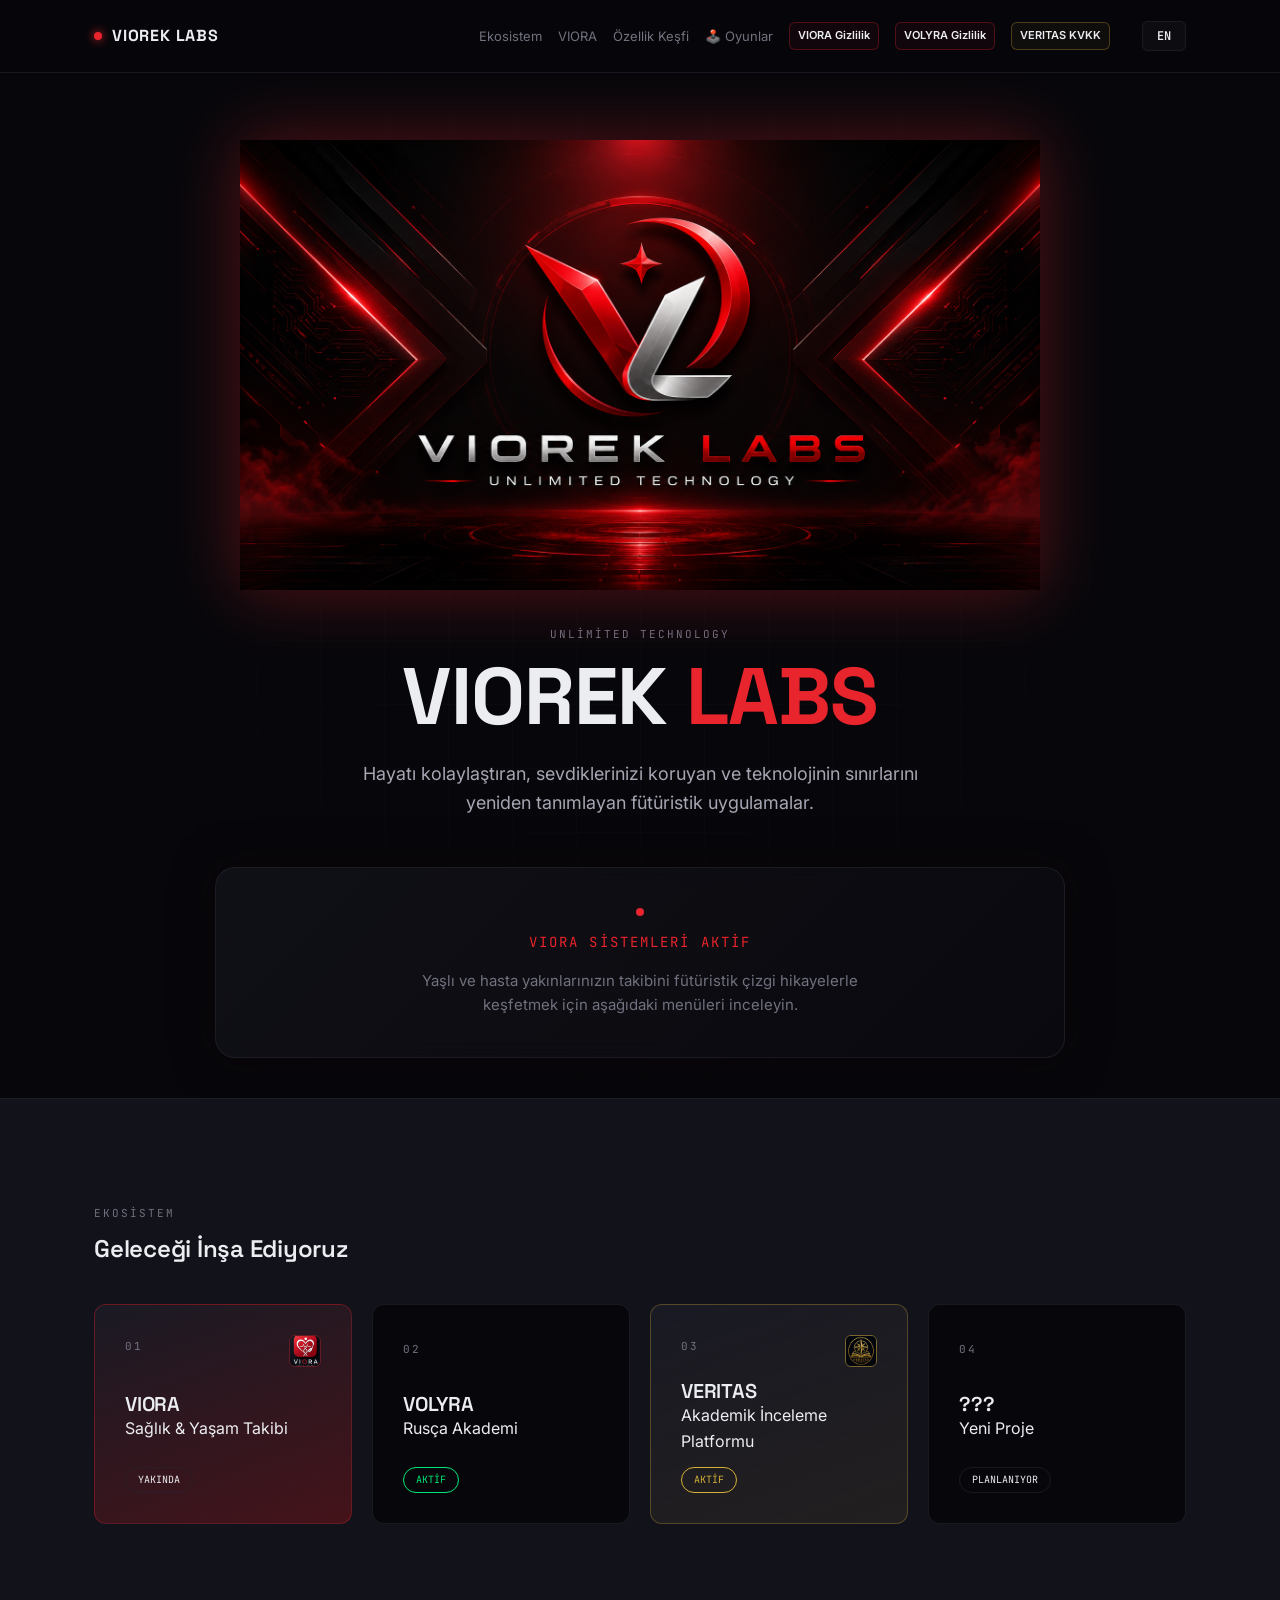
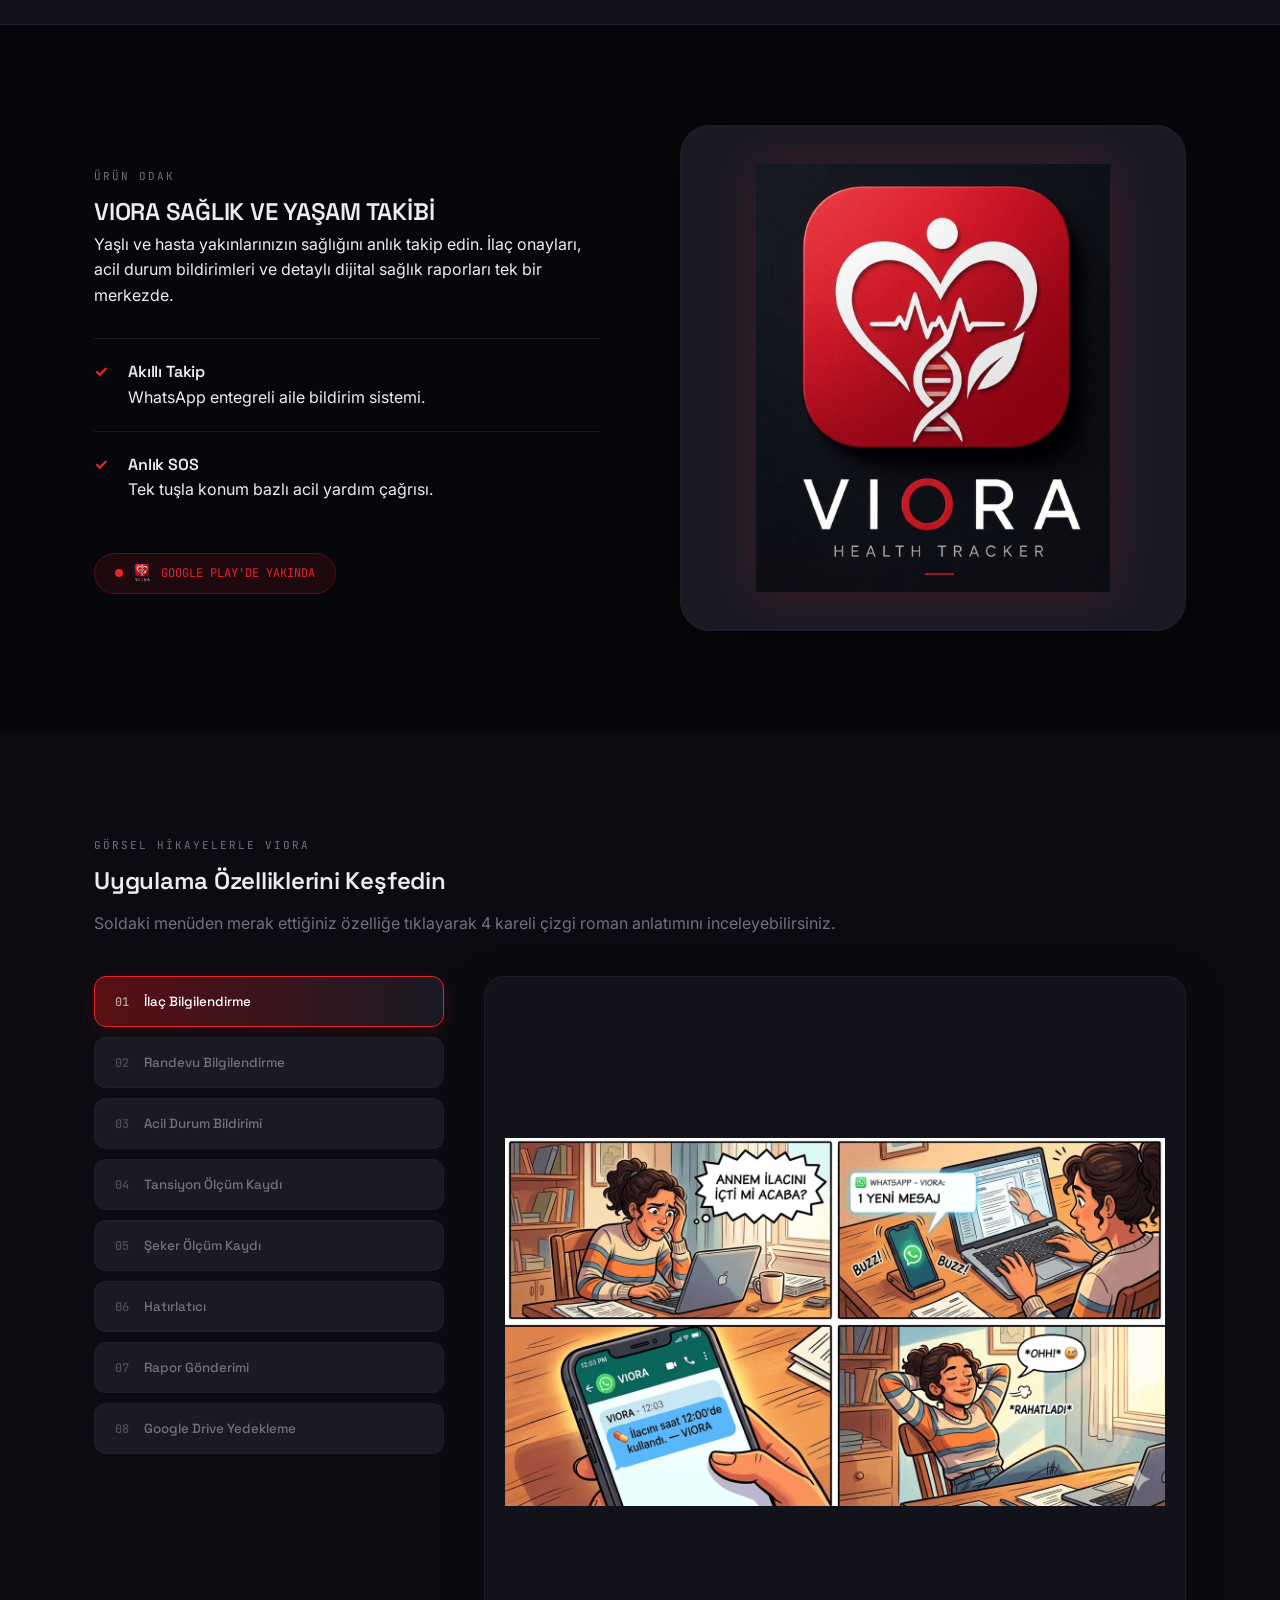
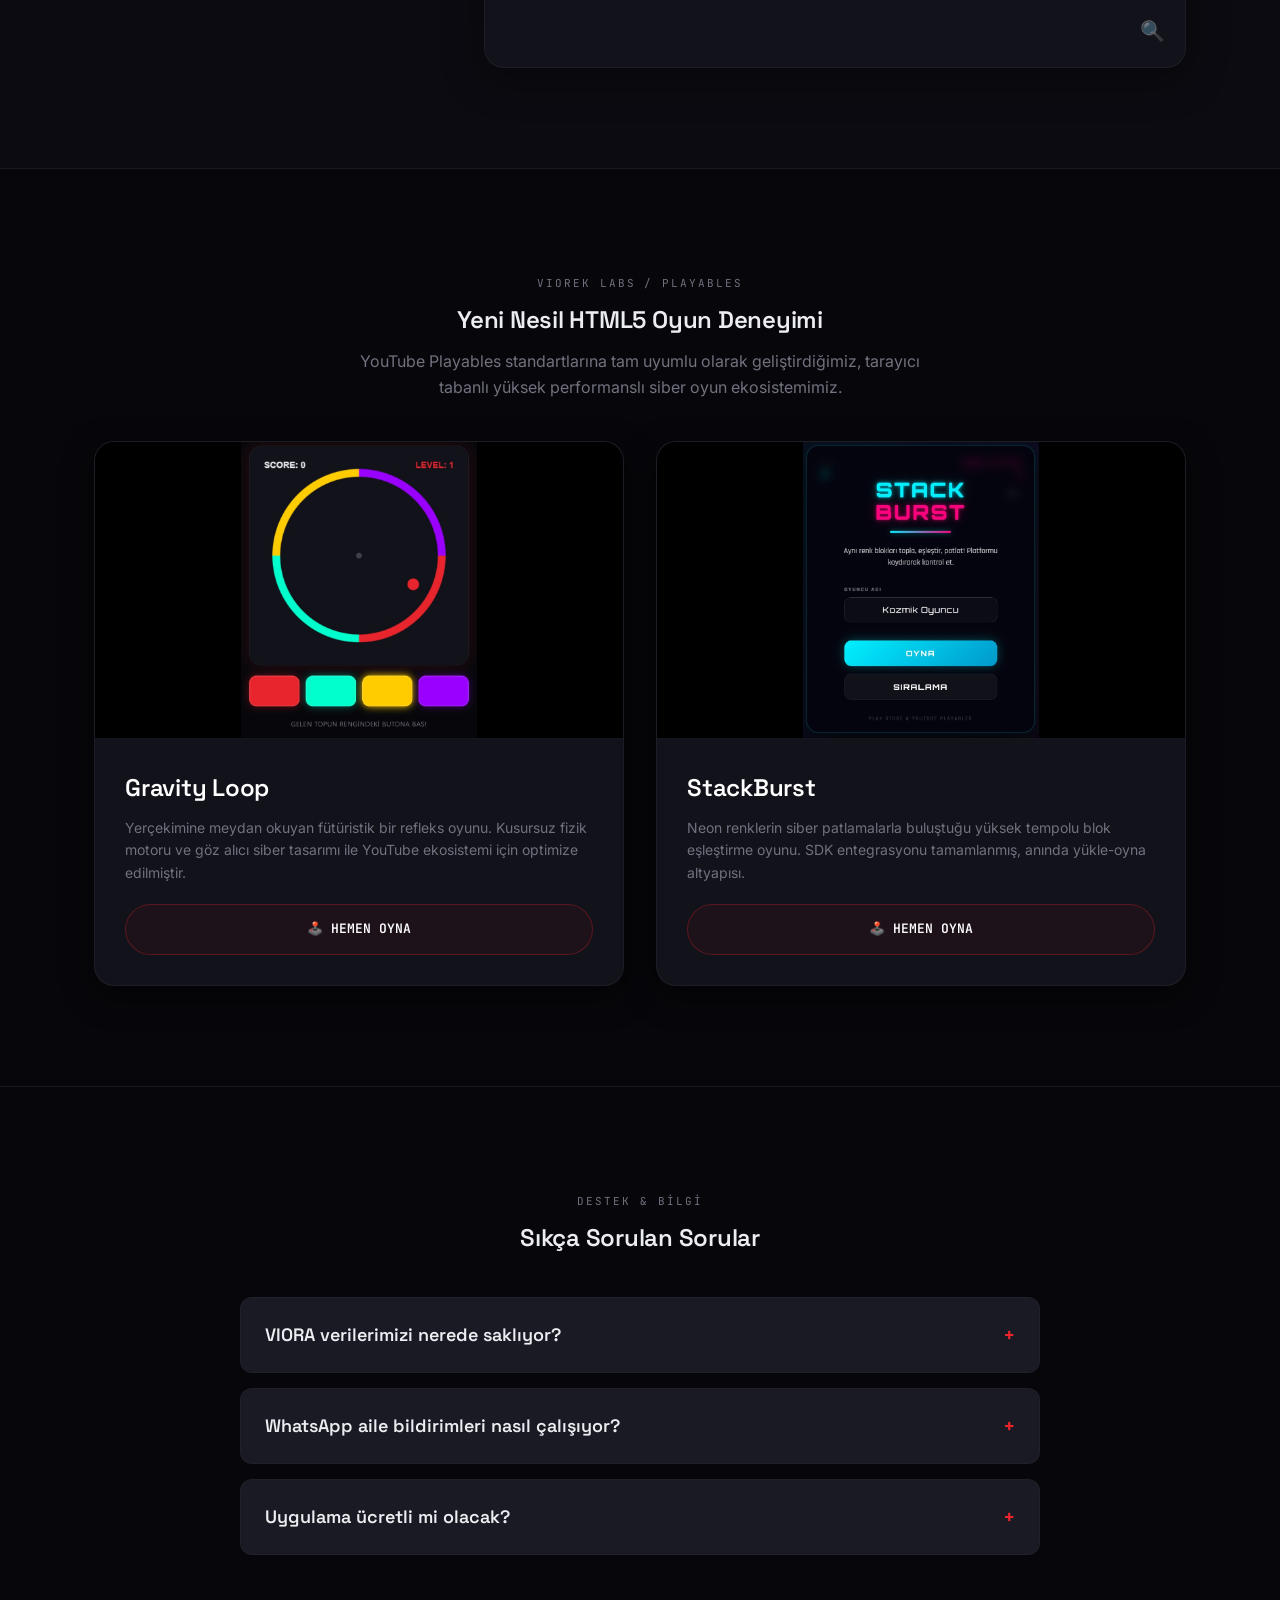
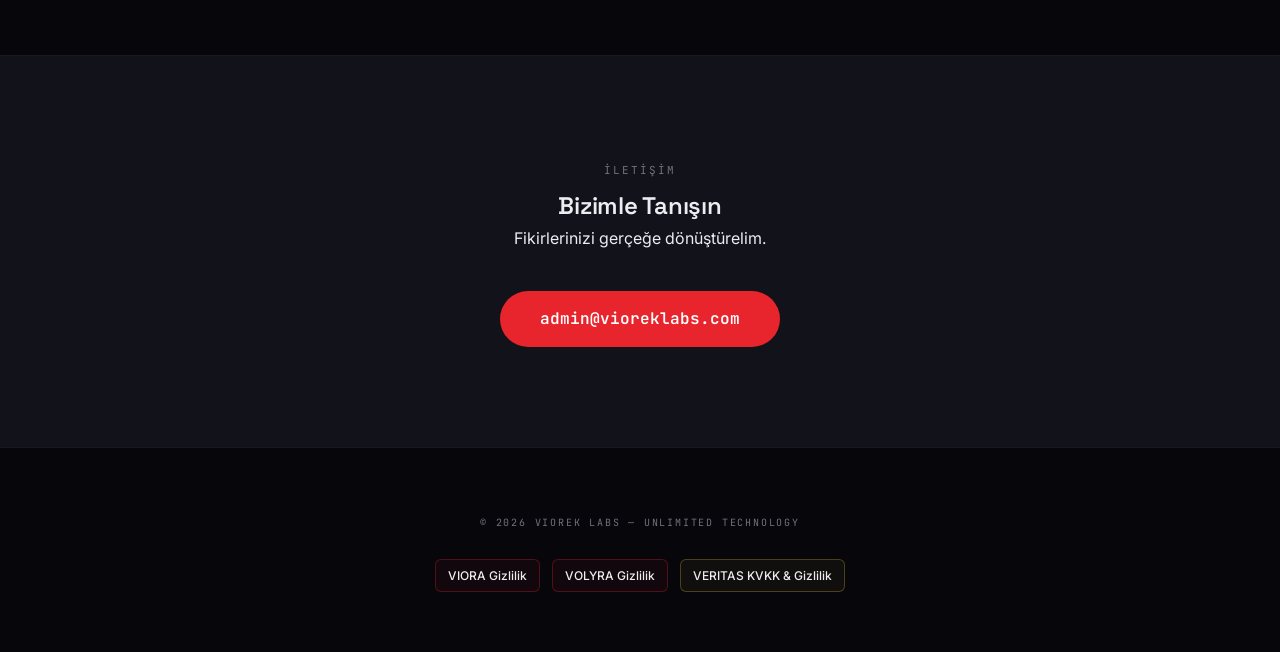
==== commit df512b57: "Update index.html" ====
--- a/index.html
+++ b/index.html
@@ -364,7 +364,7 @@
         </div>
         <div>
           <h3>VERITAS</h3>
-          <p class="lang-target" data-tr="Akıllı Sistemler" data-en="Smart Systems">Akıllı Sistemler</p>
+          <p class="lang-target" data-tr="Akıllı Sistemler" data-en="Smart Systems">Akademik İnceleme Platformu</p>
         </div>
         <div class="eco-status lang-target" data-tr="AKTİF" data-en="ACTIVE" style="border-color: #d4af37; color: #d4af37;">AKTİF</div>
       </div>
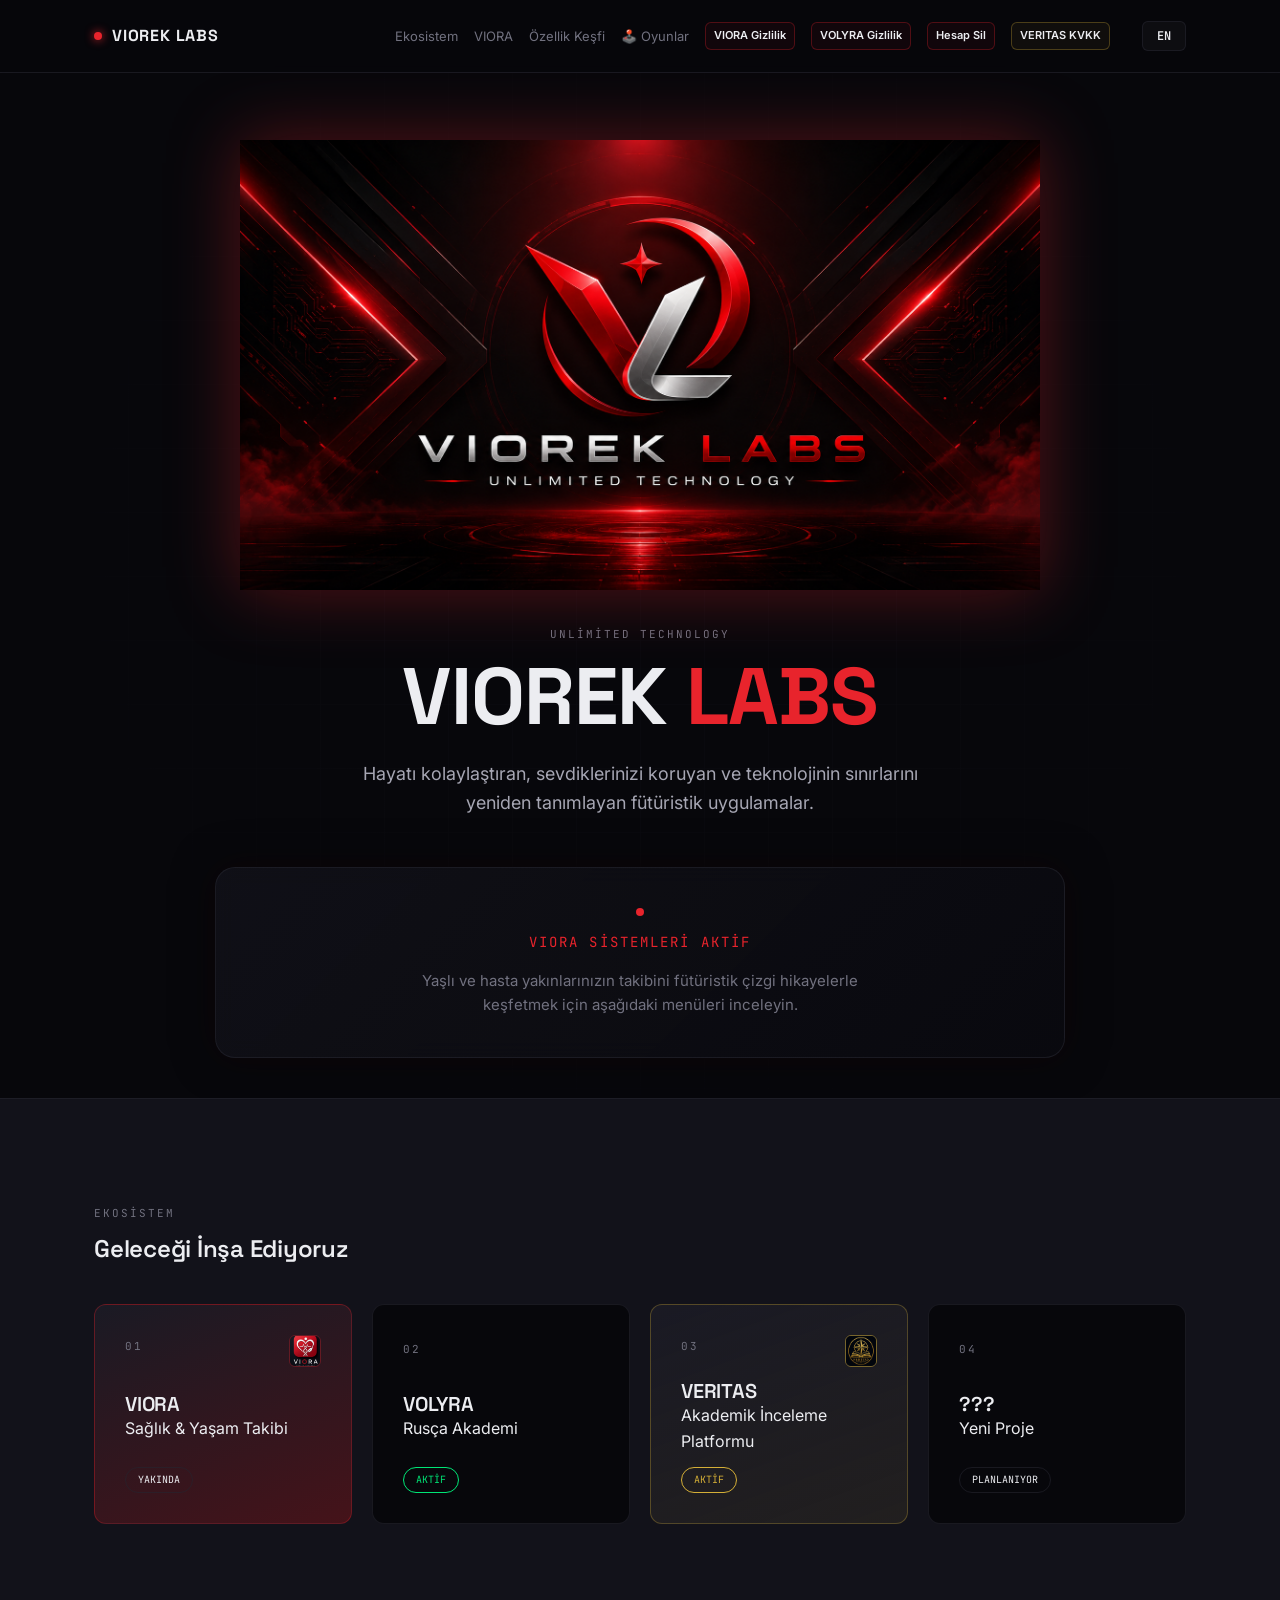
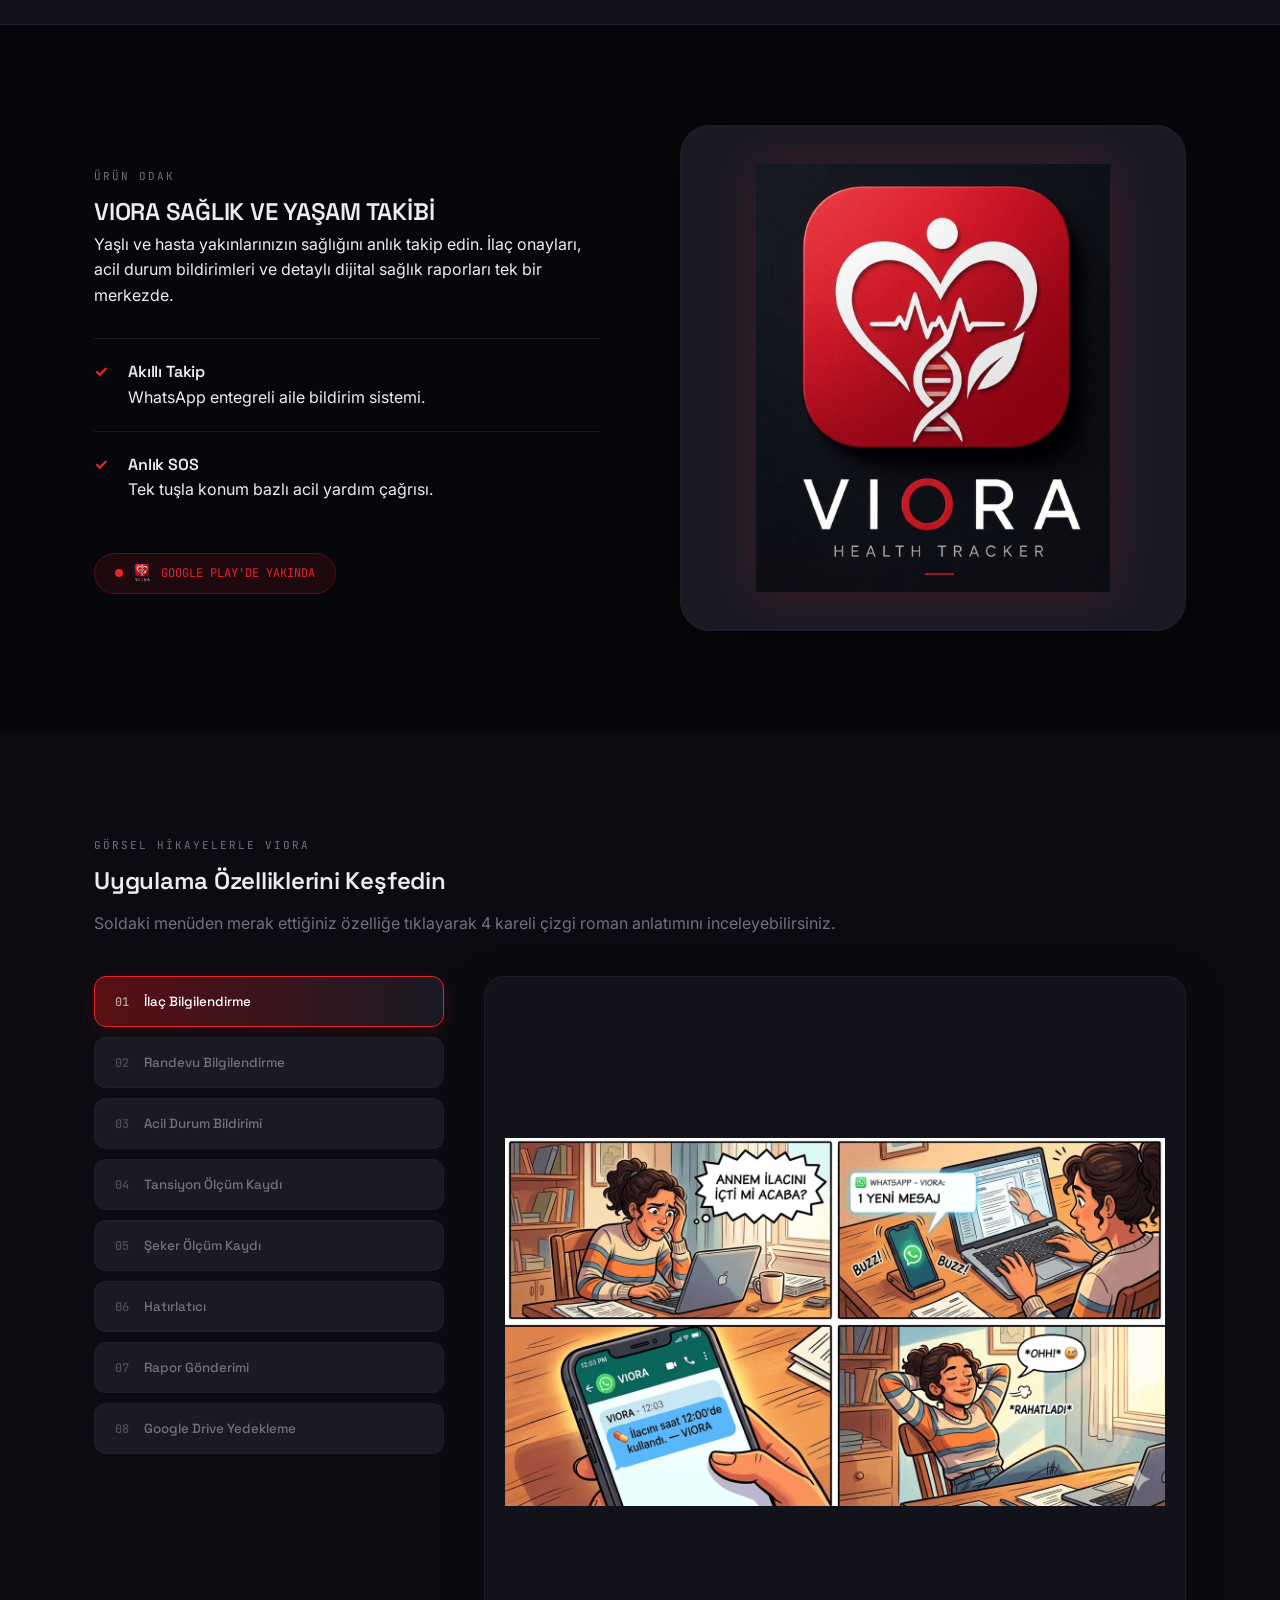
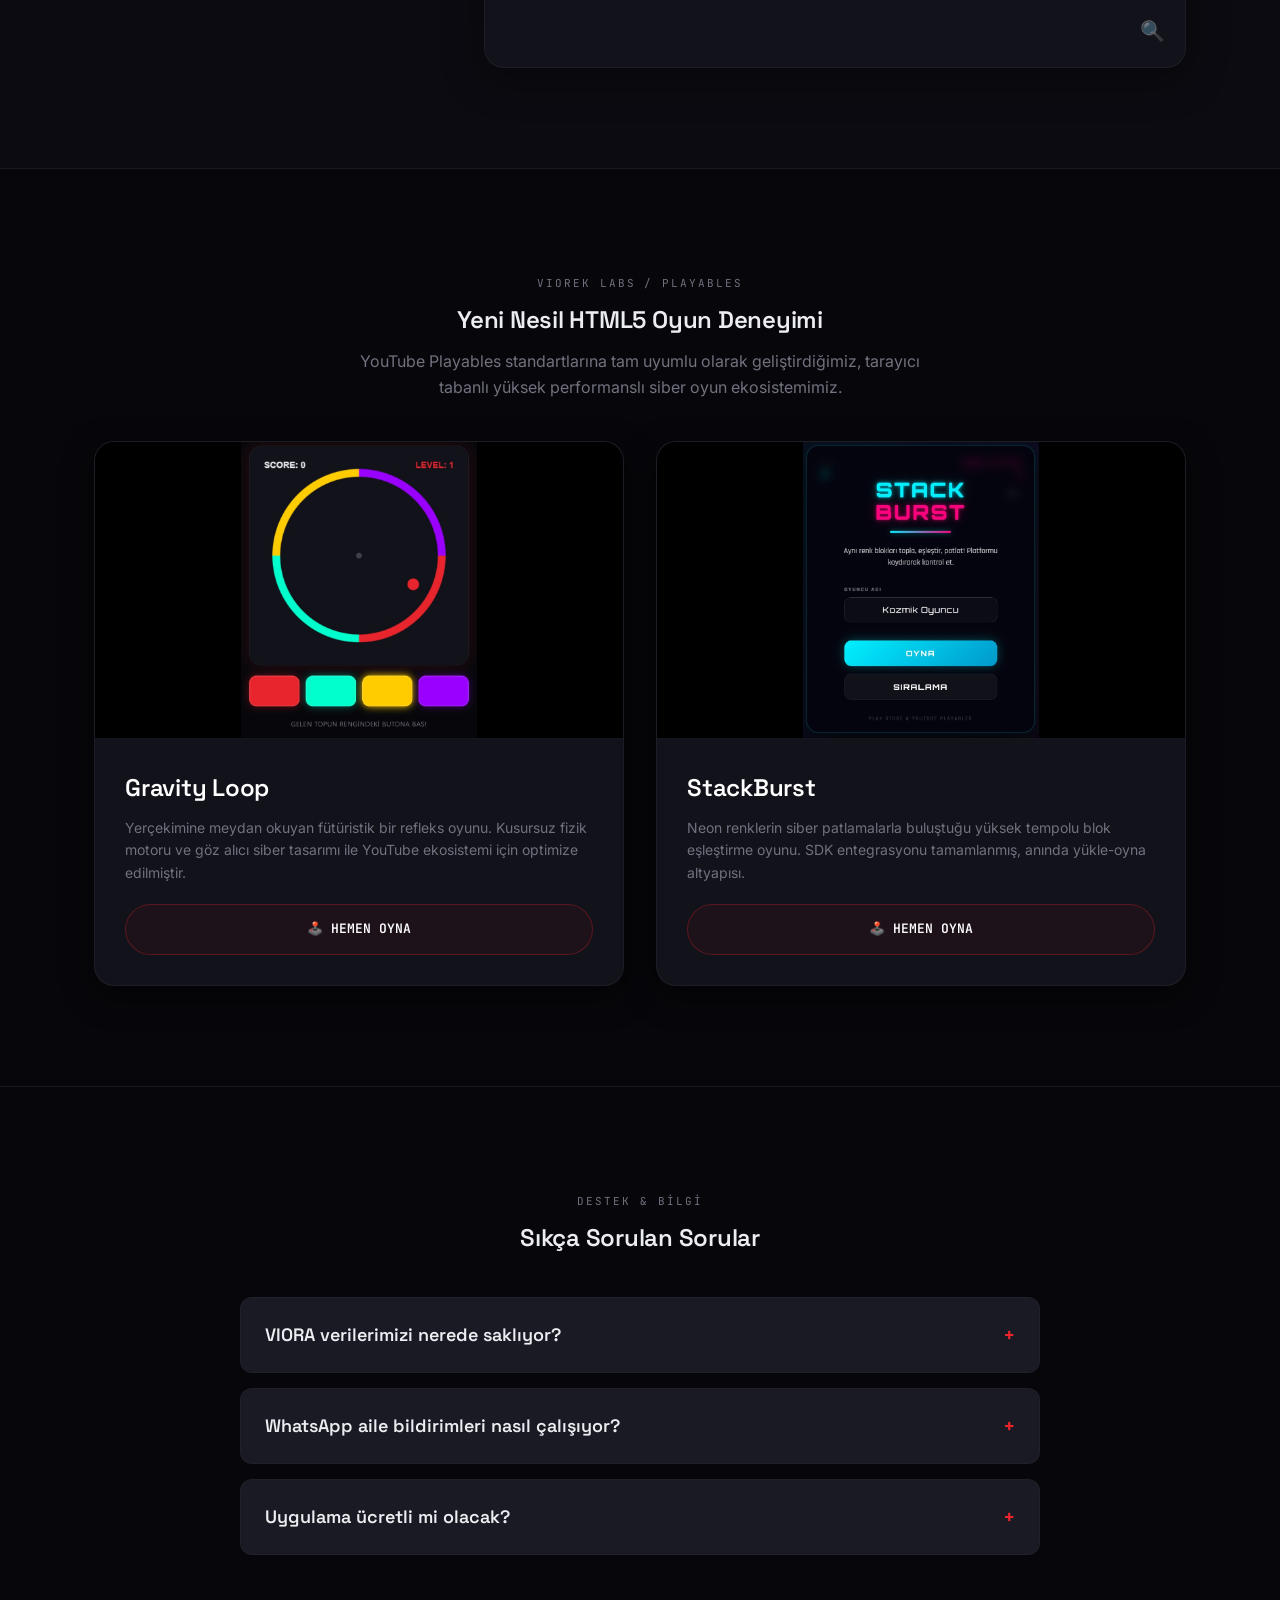
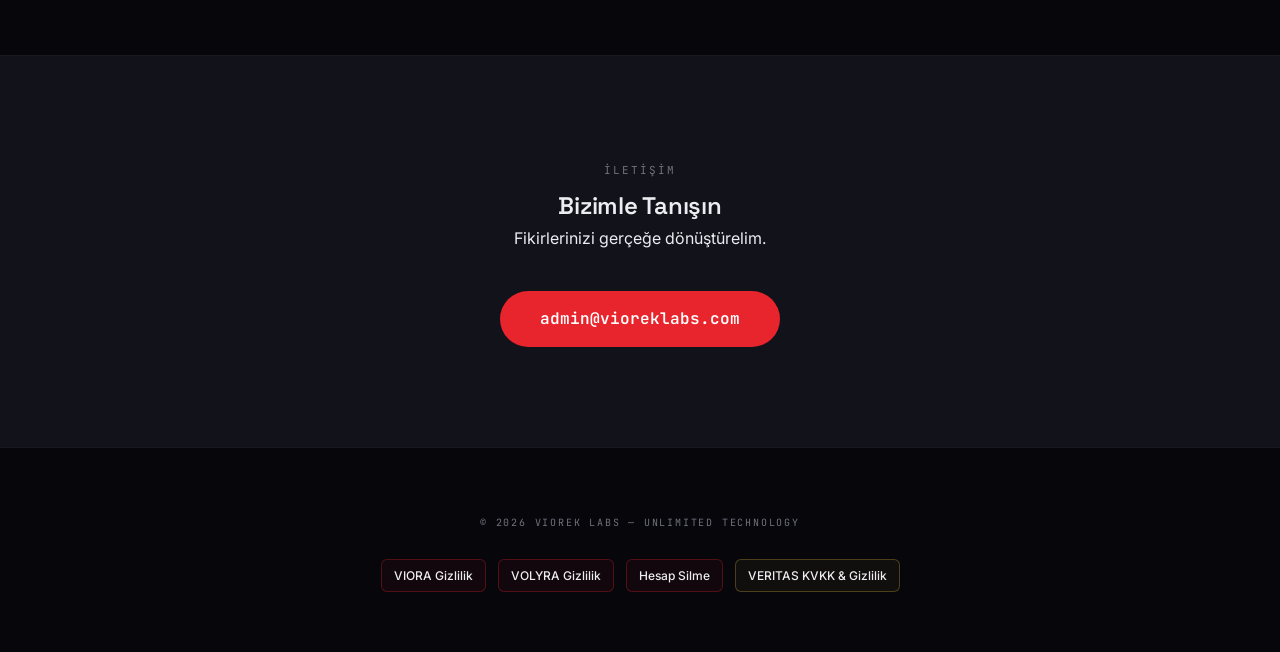
==== commit b777eee5: "Update index.html" ====
--- a/index.html
+++ b/index.html
@@ -298,10 +298,12 @@
         <a href="#ozellikler" class="nav-item lang-target" data-tr="Özellik Keşfi" data-en="Features">Özellik Keşfi</a>
         <a href="#arcade" class="nav-item lang-target" data-tr="🕹️ Oyunlar" data-en="🕹️ Games">🕹️ Oyunlar</a>
         
-        <!-- Navbar Gizlilik Linkleri -->
+        <!-- Navbar Gizlilik ve Hesap Silme Linkleri -->
         <a href="viora-gizlilik.html" class="lang-target" data-tr="VIORA Gizlilik" data-en="VIORA Privacy" style="border: 1px solid rgba(232, 36, 44, 0.3); padding: 4px 8px; border-radius: 6px; background: rgba(232, 36, 44, 0.05); font-weight: 600; color: var(--silver); font-size: 11px; transition: 0.3s;" onmouseover="this.style.borderColor='var(--red)'" onmouseout="this.style.borderColor='rgba(232, 36, 44, 0.3)'">VIORA Gizlilik</a>
         
         <a href="volyra-gizlilik.html" class="lang-target" data-tr="VOLYRA Gizlilik" data-en="VOLYRA Privacy" style="border: 1px solid rgba(232, 36, 44, 0.3); padding: 4px 8px; border-radius: 6px; background: rgba(232, 36, 44, 0.05); font-weight: 600; color: var(--silver); font-size: 11px; transition: 0.3s;" onmouseover="this.style.borderColor='var(--red)'" onmouseout="this.style.borderColor='rgba(232, 36, 44, 0.3)'">VOLYRA Gizlilik</a>
+        
+        <a href="hesap-silme.html" class="lang-target" data-tr="Hesap Sil" data-en="Delete Account" style="border: 1px solid rgba(232, 36, 44, 0.3); padding: 4px 8px; border-radius: 6px; background: rgba(232, 36, 44, 0.05); font-weight: 600; color: var(--silver); font-size: 11px; transition: 0.3s;" onmouseover="this.style.borderColor='var(--red)'" onmouseout="this.style.borderColor='rgba(232, 36, 44, 0.3)'">Hesap Sil</a>
         
         <!-- VERITAS KVKK Linki -->
         <a href="veritas-gizlilik.html" class="lang-target" data-tr="VERITAS KVKK" data-en="VERITAS Privacy" style="border: 1px solid rgba(212, 175, 55, 0.3); padding: 4px 8px; border-radius: 6px; background: rgba(212, 175, 55, 0.05); font-weight: 600; color: var(--silver); font-size: 11px; transition: 0.3s;" onmouseover="this.style.borderColor='var(--gold)'; this.style.boxShadow='0 0 8px var(--gold-glow)'" onmouseout="this.style.borderColor='rgba(212, 175, 55, 0.3)'; this.style.boxShadow='none'">VERITAS KVKK</a>
@@ -544,12 +546,15 @@
     <p class="mono" style="font-size: 10px;">© 2026 VIOREK LABS — UNLIMITED TECHNOLOGY</p>
     
     <div style="margin-top: 20px; display: flex; justify-content: center; gap: 12px; flex-wrap: wrap;">
-      <!-- Footer Tüm Gizlilik Linkleri -->
+      <!-- Footer Tüm Gizlilik ve Hesap Silme Linkleri -->
       <a href="viora-gizlilik.html" class="lang-target" data-tr="VIORA Gizlilik" data-en="VIORA Privacy" style="color: var(--silver); font-size: 12px; font-weight: 500; text-decoration: none; font-family: 'Inter', sans-serif; transition: 0.3s; padding: 6px 12px; border: 1px solid rgba(232, 36, 44, 0.3); border-radius: 6px; background: rgba(232, 36, 44, 0.05);" onmouseover="this.style.borderColor='var(--red)'; this.style.boxShadow='0 0 10px rgba(232, 36, 44, 0.2)'" onmouseout="this.style.borderColor='rgba(232, 36, 44, 0.3)'; this.style.boxShadow='none'">
         VIORA Gizlilik
       </a>
       <a href="volyra-gizlilik.html" class="lang-target" data-tr="VOLYRA Gizlilik" data-en="VOLYRA Privacy" style="color: var(--silver); font-size: 12px; font-weight: 500; text-decoration: none; font-family: 'Inter', sans-serif; transition: 0.3s; padding: 6px 12px; border: 1px solid rgba(232, 36, 44, 0.3); border-radius: 6px; background: rgba(232, 36, 44, 0.05);" onmouseover="this.style.borderColor='var(--red)'; this.style.boxShadow='0 0 10px rgba(232, 36, 44, 0.2)'" onmouseout="this.style.borderColor='rgba(232, 36, 44, 0.3)'; this.style.boxShadow='none'">
         VOLYRA Gizlilik
+      </a>
+      <a href="hesap-silme.html" class="lang-target" data-tr="Hesap Silme" data-en="Delete Account" style="color: var(--silver); font-size: 12px; font-weight: 500; text-decoration: none; font-family: 'Inter', sans-serif; transition: 0.3s; padding: 6px 12px; border: 1px solid rgba(232, 36, 44, 0.3); border-radius: 6px; background: rgba(232, 36, 44, 0.05);" onmouseover="this.style.borderColor='var(--red)'; this.style.boxShadow='0 0 10px rgba(232, 36, 44, 0.2)'" onmouseout="this.style.borderColor='rgba(232, 36, 44, 0.3)'; this.style.boxShadow='none'">
+        Hesap Silme
       </a>
       <a href="veritas-gizlilik.html" class="lang-target" data-tr="VERITAS KVKK & Gizlilik" data-en="VERITAS KVKK & Privacy" style="color: var(--silver); font-size: 12px; font-weight: 500; text-decoration: none; font-family: 'Inter', sans-serif; transition: 0.3s; padding: 6px 12px; border: 1px solid rgba(212, 175, 55, 0.3); border-radius: 6px; background: rgba(212, 175, 55, 0.05);" onmouseover="this.style.borderColor='var(--gold)'; this.style.boxShadow='0 0 10px rgba(212, 175, 55, 0.2)'" onmouseout="this.style.borderColor='rgba(212, 175, 55, 0.3)'; this.style.boxShadow='none'">
         VERITAS KVKK & Gizlilik
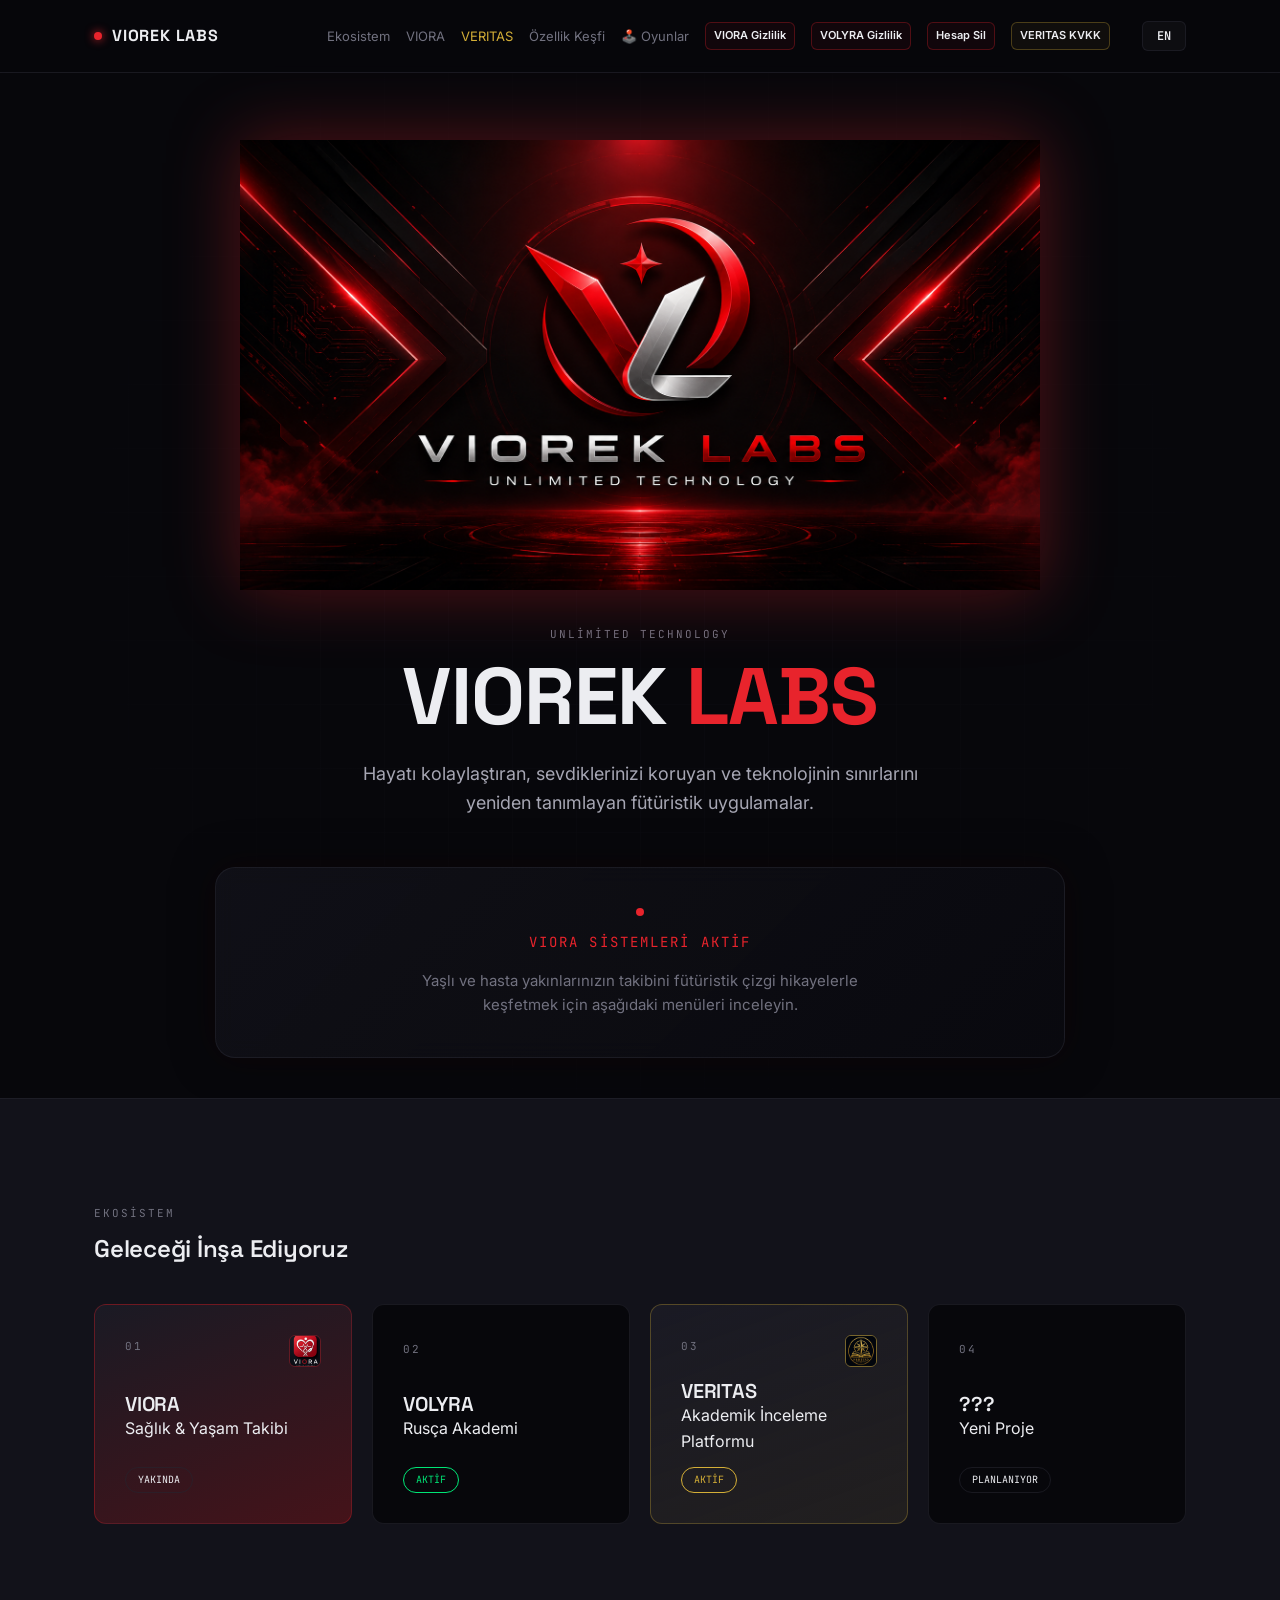
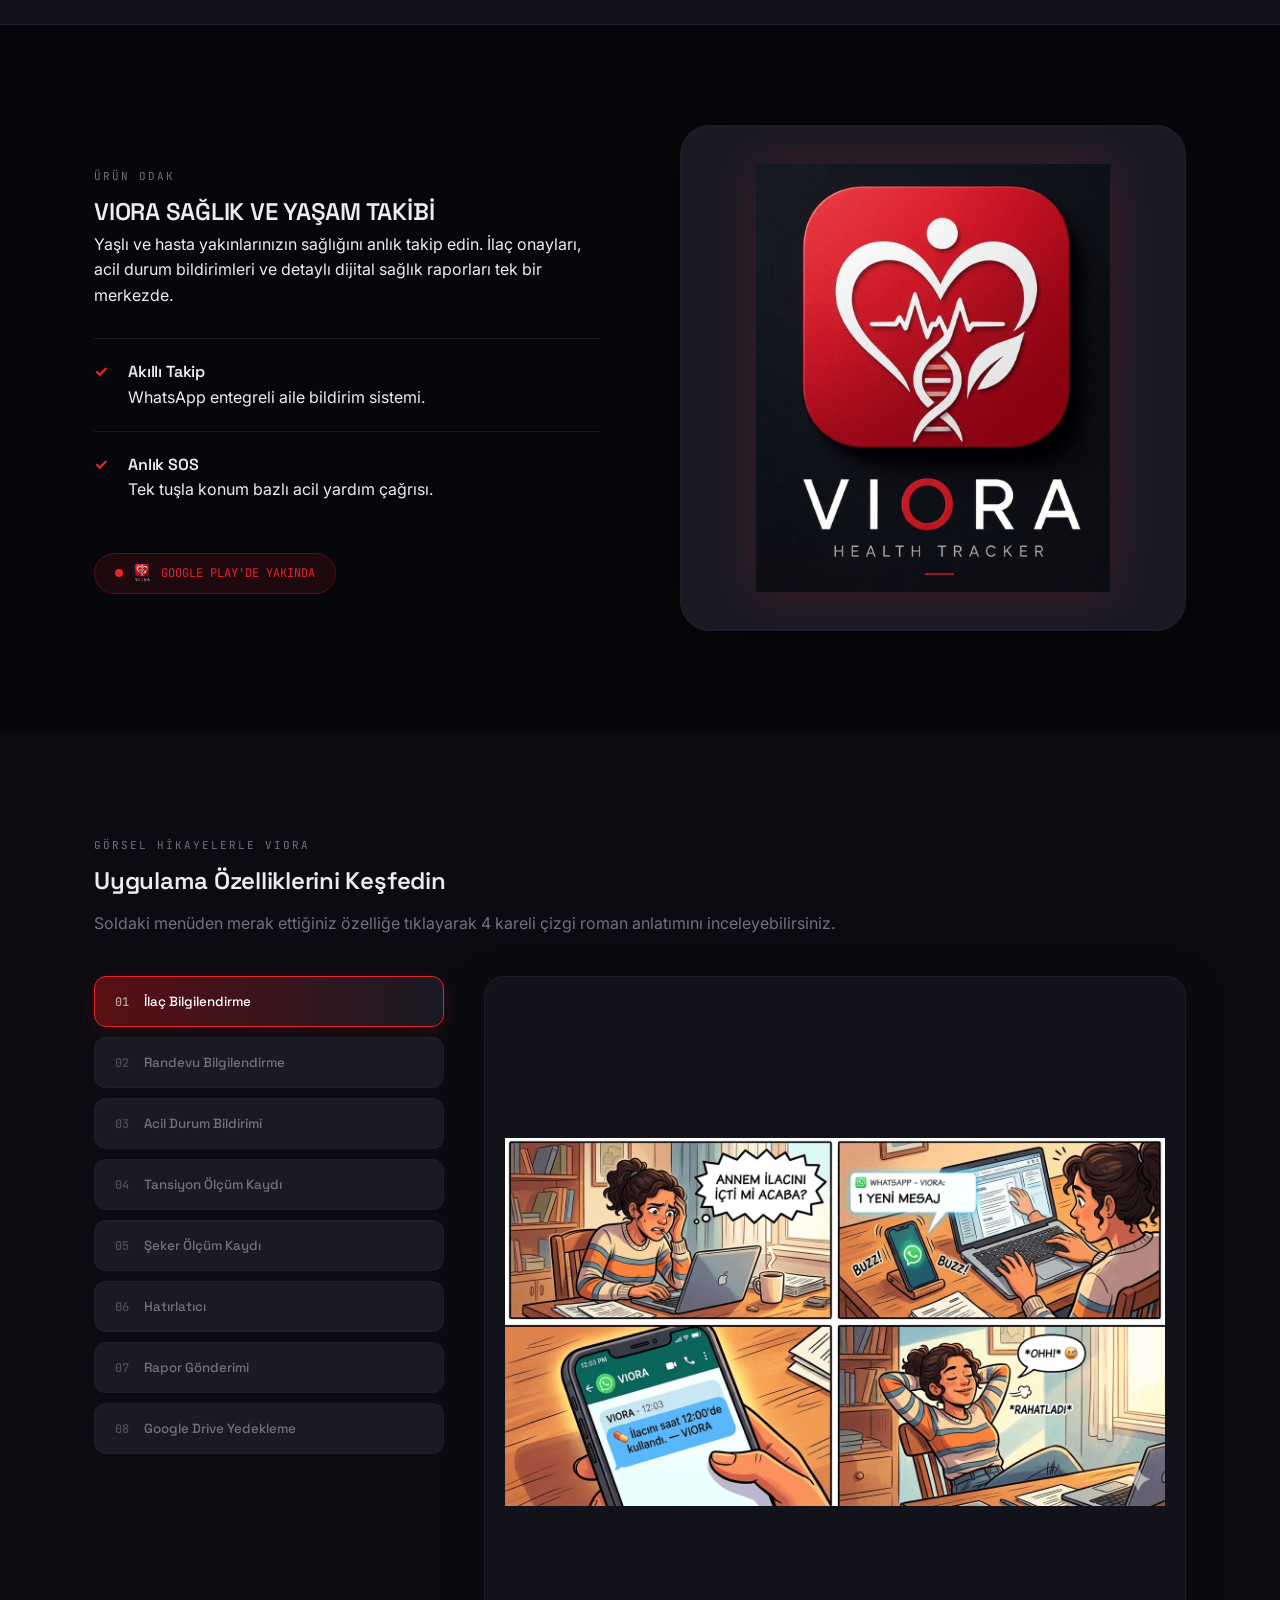
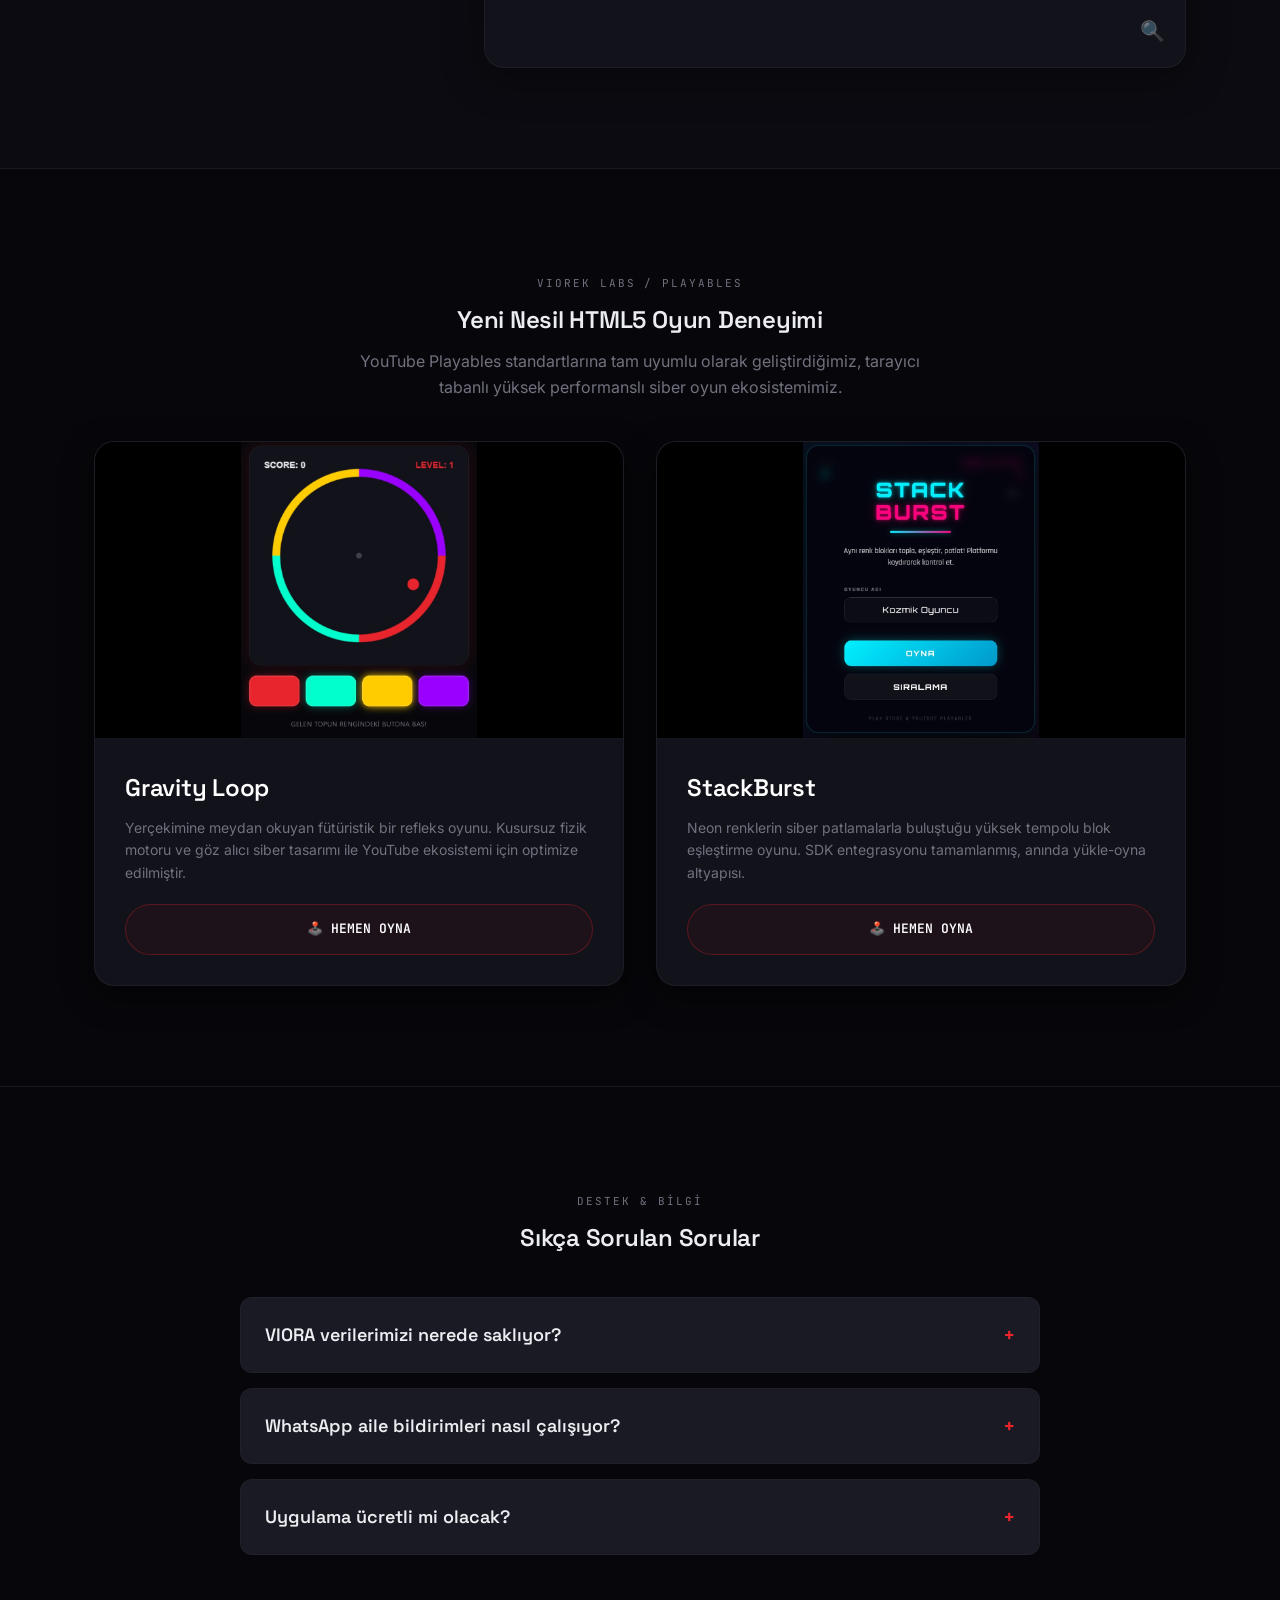
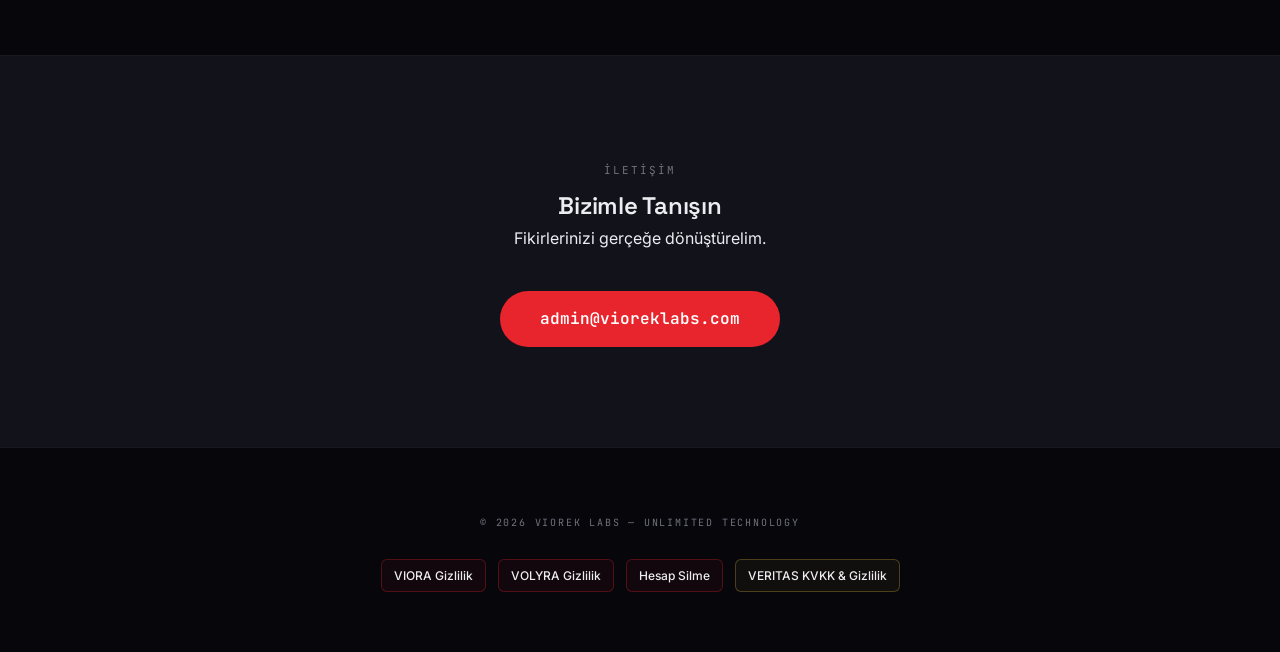
==== commit 878c6884: "Update print statement from 'Hello' to 'Goodbye'" ====
--- a/index.html
+++ b/index.html
@@ -295,6 +295,7 @@
       <div class="nav-links">
         <a href="#ekosistem" class="nav-item lang-target" data-tr="Ekosistem" data-en="Ecosystem">Ekosistem</a>
         <a href="#viora" class="nav-item lang-target" data-tr="VIORA" data-en="VIORA">VIORA</a>
+        <a href="veritas.html" class="nav-item lang-target" data-tr="VERITAS" data-en="VERITAS" style="color: var(--gold);">VERITAS</a>
         <a href="#ozellikler" class="nav-item lang-target" data-tr="Özellik Keşfi" data-en="Features">Özellik Keşfi</a>
         <a href="#arcade" class="nav-item lang-target" data-tr="🕹️ Oyunlar" data-en="🕹️ Games">🕹️ Oyunlar</a>
         
@@ -358,18 +359,18 @@
         <div class="eco-status lang-target" data-tr="AKTİF" data-en="ACTIVE" style="border-color: #00e676; color: #00e676;">AKTİF</div>
       </div>
       
-      <!-- Yeni Eklenen VERITAS Uygulaması -->
-      <div class="eco-tile active-gold">
+      <!-- Yeni Eklenen VERITAS Uygulaması (veritas.html sayfasına bağlı) -->
+      <a href="veritas.html" class="eco-tile active-gold">
         <div style="display: flex; justify-content: space-between; width: 100%; align-items: center;">
           <span class="mono">03</span>
           <img src="ChatGPT Image 12 Ağu 2026 21_53_08.png" alt="VERITAS" class="veritas-mini-icon" width="32" height="32">
         </div>
         <div>
           <h3>VERITAS</h3>
-          <p class="lang-target" data-tr="Akıllı Sistemler" data-en="Smart Systems">Akademik İnceleme Platformu</p>
+          <p class="lang-target" data-tr="Akademik İnceleme Platformu" data-en="Academic Research Platform">Akademik İnceleme Platformu</p>
         </div>
         <div class="eco-status lang-target" data-tr="AKTİF" data-en="ACTIVE" style="border-color: #d4af37; color: #d4af37;">AKTİF</div>
-      </div>
+      </a>
 
       <div class="eco-tile">
         <div><span class="mono">04</span></div>
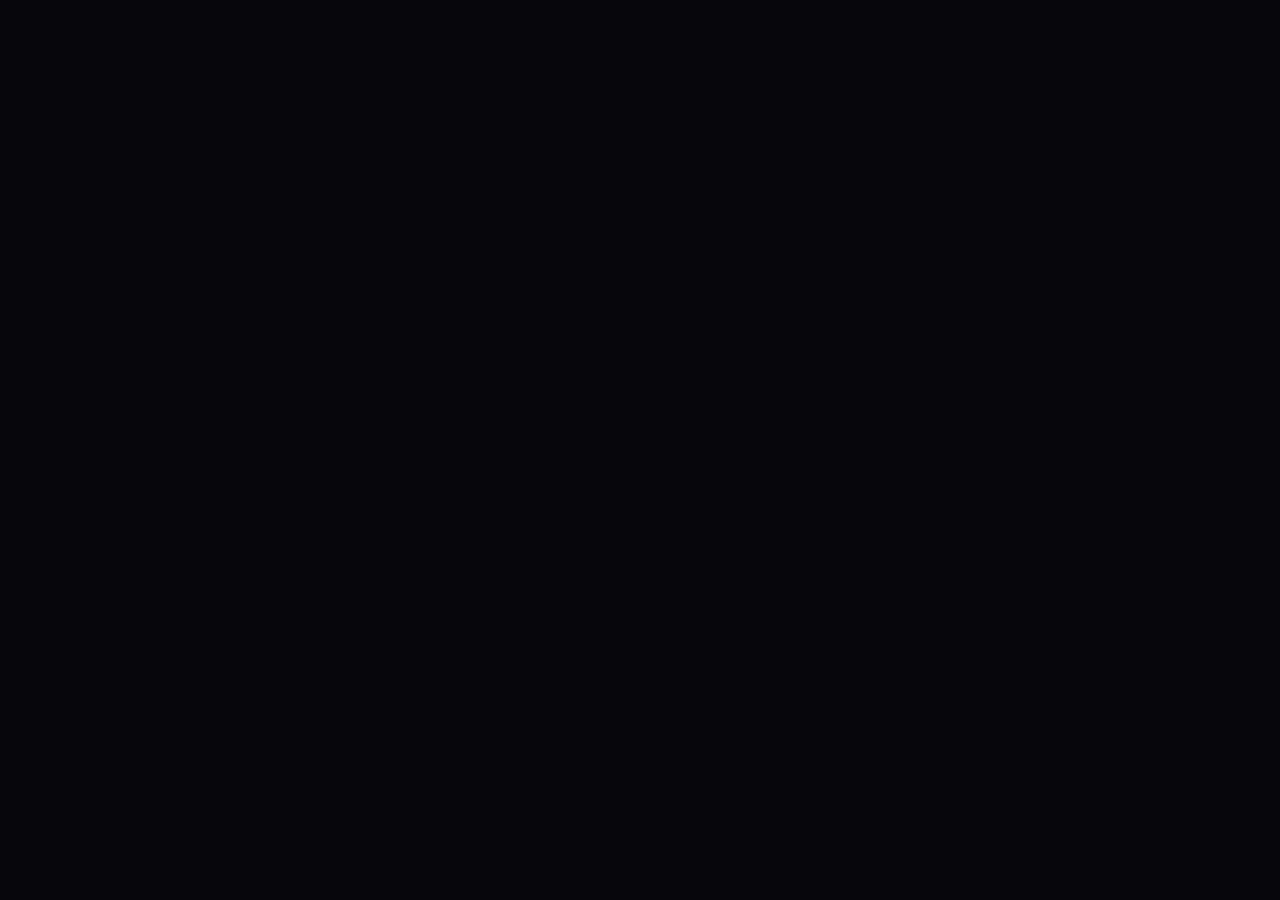
==== commit f1805abd: "Update index.html" ====
--- a/index.html
+++ b/index.html
@@ -36,6 +36,8 @@
     --red-glow: rgba(232, 36, 44, 0.35);
     --gold: #d4af37;
     --gold-glow: rgba(212, 175, 55, 0.35);
+    --cyan: #19f0f0;
+    --cyan-glow: rgba(25, 240, 240, 0.35);
     --radius-lg: 20px;
     --radius-md: 12px;
   }
@@ -186,6 +188,10 @@
   .eco-tile:hover { transform: translateY(-3px); border-color: rgba(232, 36, 44, 0.4); box-shadow: 0 10px 30px rgba(0,0,0,0.3); }
   .eco-tile.active { background: linear-gradient(160deg, var(--surface-2) 0%, var(--red-deep) 150%); border-color: rgba(232, 36, 44, 0.3); }
   
+  /* VOLYRA özel turkuaz tema */
+  .eco-tile.active-cyan { background: linear-gradient(160deg, var(--surface-2) 0%, rgba(25, 240, 240, 0.1) 150%); border-color: rgba(25, 240, 240, 0.3); }
+  .eco-tile.active-cyan:hover { border-color: var(--cyan); box-shadow: 0 10px 30px rgba(0,0,0,0.3), 0 0 15px rgba(25, 240, 240, 0.2); }
+
   /* VERITAS özel altın tema */
   .eco-tile.active-gold { background: linear-gradient(160deg, var(--surface-2) 0%, rgba(212, 175, 55, 0.1) 150%); border-color: rgba(212, 175, 55, 0.3); }
   .eco-tile.active-gold:hover { border-color: var(--gold); box-shadow: 0 10px 30px rgba(0,0,0,0.3), 0 0 15px rgba(212, 175, 55, 0.2); }
@@ -247,396 +253,4 @@
   
   .card-body { padding: 30px; display: flex; flex-direction: column; flex-grow: 1; justify-content: space-between; }
   .card-info h3 { font-size: 24px; margin-bottom: 10px; color: #fff; }
-  .card-info p { color: var(--muted); font-size: 14px; line-height: 1.6; margin-bottom: 20px; }
-  
-  .play-btn { display: inline-flex; align-items: center; justify-content: center; gap: 8px; width: 100%; padding: 14px; background: rgba(232, 36, 44, 0.06); border: 1px solid rgba(232, 36, 44, 0.3); color: white; border-radius: 50px; font-family: 'JetBrains Mono', monospace; font-weight: 600; font-size: 13px; transition: 0.3s; cursor: pointer; }
-  .arcade-card:hover .play-btn { background: var(--red); border-color: var(--red); box-shadow: 0 0 15px var(--red-glow); }
-
-  /* ---------- LIGHTBOX EFFECT ---------- */
-  .lightbox { position: fixed; inset: 0; background: rgba(7, 7, 11, 0.95); z-index: 200; display: flex; align-items: center; justify-content: center; opacity: 0; pointer-events: none; transition: 0.3s ease; padding: 20px; }
-  .lightbox.active { opacity: 1; pointer-events: auto; }
-  .lightbox img { max-width: 100%; max-height: 90vh; object-fit: contain; border-radius: 12px; transform: scale(0.95); transition: 0.3s ease; border: 1px solid var(--line); }
-  .lightbox.active img { transform: scale(1); }
-  .lightbox-close { position: absolute; top: 20px; right: 20px; background-color: #1A1A24; background: var(--surface-2); border: 1px solid var(--line); color: white; font-size: 24px; width: 50px; height: 50px; border-radius: 50%; cursor: pointer; display: flex; align-items: center; justify-content: center; transition: 0.3s; }
-  .lightbox-close:hover { border-color: var(--red); color: var(--red); }
-
-  /* ---------- FAQ SECTION ---------- */
-  .faq-section { background-color: #07070B; background: var(--void); padding: 100px 0; border-bottom: 1px solid var(--line); }
-  .faq-container { max-width: 800px; margin: 40px auto 0 auto; display: flex; flex-direction: column; gap: 15px; }
-  .faq-item { background-color: #1A1A24; background: var(--surface-2); border: 1px solid var(--line); border-radius: var(--radius-md); overflow: hidden; transition: 0.3s; }
-  .faq-trigger { width: 100%; padding: 24px; text-align: left; background: transparent; border: none; color: var(--silver); font-family: 'Space Grotesk', sans-serif; font-size: 18px; font-weight: 600; cursor: pointer; display: flex; justify-content: space-between; align-items: center; }
-  .faq-trigger:hover { color: white; }
-  .faq-icon { font-size: 20px; color: var(--red); transition: transform 0.3s; }
-  .faq-content { max-height: 0; overflow: hidden; transition: max-height 0.3s ease-out; padding: 0 24px; color: var(--muted); font-size: 15px; line-height: 1.6; }
-  .faq-item.active { border-color: var(--red); box-shadow: 0 0 20px rgba(232, 36, 44, 0.05); }
-  .faq-item.active .faq-icon { transform: rotate(45deg); }
-  .faq-item.active .faq-content { padding-bottom: 24px; }
-
-  /* ---------- COMMON ---------- */
-  section { padding: 100px 0; }
-  .badge-soon { display: inline-flex; align-items: center; gap: 10px; background: rgba(232, 36, 44, 0.1); border: 1px solid var(--red-deep); padding: 10px 20px; border-radius: 50px; color: var(--red); font-family: 'JetBrains Mono'; font-size: 12px; margin-top: 30px; }
-  .badge-soon img { height: 18px; width: 18px; object-fit: cover; border-radius: 4px; }
-  .dot { width: 8px; height: 8px; background: var(--red); border-radius: 50%; animation: blink 1.5s infinite; }
-  @keyframes blink { 0%, 100% { opacity: 1; } 50% { opacity: 0.3; } }
-  .btn { display: inline-block; padding: 15px 40px; background: var(--red); color: white; border-radius: 50px; font-family: 'JetBrains Mono'; font-weight: 600; margin-top: 40px; transition: 0.3s; }
-  .btn:hover { background: #ff333c; transform: scale(1.05); box-shadow: 0 0 20px var(--red-glow); }
-  footer { padding: 60px 0; border-top: 1px solid var(--line); text-align: center; }
-</style>
-</head>
-<body>
-
-<nav>
-  <div class="wrap">
-    <a href="#top" class="logo-mark">
-      <div class="logo-dot"></div>
-      VIOREK LABS
-    </a>
-    <div class="nav-right">
-      <div class="nav-links">
-        <a href="#ekosistem" class="nav-item lang-target" data-tr="Ekosistem" data-en="Ecosystem">Ekosistem</a>
-        <a href="#viora" class="nav-item lang-target" data-tr="VIORA" data-en="VIORA">VIORA</a>
-        <a href="veritas.html" class="nav-item lang-target" data-tr="VERITAS" data-en="VERITAS" style="color: var(--gold);">VERITAS</a>
-        <a href="#ozellikler" class="nav-item lang-target" data-tr="Özellik Keşfi" data-en="Features">Özellik Keşfi</a>
-        <a href="#arcade" class="nav-item lang-target" data-tr="🕹️ Oyunlar" data-en="🕹️ Games">🕹️ Oyunlar</a>
-        
-        <!-- Navbar Gizlilik ve Hesap Silme Linkleri -->
-        <a href="viora-gizlilik.html" class="lang-target" data-tr="VIORA Gizlilik" data-en="VIORA Privacy" style="border: 1px solid rgba(232, 36, 44, 0.3); padding: 4px 8px; border-radius: 6px; background: rgba(232, 36, 44, 0.05); font-weight: 600; color: var(--silver); font-size: 11px; transition: 0.3s;" onmouseover="this.style.borderColor='var(--red)'" onmouseout="this.style.borderColor='rgba(232, 36, 44, 0.3)'">VIORA Gizlilik</a>
-        
-        <a href="volyra-gizlilik.html" class="lang-target" data-tr="VOLYRA Gizlilik" data-en="VOLYRA Privacy" style="border: 1px solid rgba(232, 36, 44, 0.3); padding: 4px 8px; border-radius: 6px; background: rgba(232, 36, 44, 0.05); font-weight: 600; color: var(--silver); font-size: 11px; transition: 0.3s;" onmouseover="this.style.borderColor='var(--red)'" onmouseout="this.style.borderColor='rgba(232, 36, 44, 0.3)'">VOLYRA Gizlilik</a>
-        
-        <a href="hesap-silme.html" class="lang-target" data-tr="Hesap Sil" data-en="Delete Account" style="border: 1px solid rgba(232, 36, 44, 0.3); padding: 4px 8px; border-radius: 6px; background: rgba(232, 36, 44, 0.05); font-weight: 600; color: var(--silver); font-size: 11px; transition: 0.3s;" onmouseover="this.style.borderColor='var(--red)'" onmouseout="this.style.borderColor='rgba(232, 36, 44, 0.3)'">Hesap Sil</a>
-        
-        <!-- VERITAS KVKK Linki -->
-        <a href="veritas-gizlilik.html" class="lang-target" data-tr="VERITAS KVKK" data-en="VERITAS Privacy" style="border: 1px solid rgba(212, 175, 55, 0.3); padding: 4px 8px; border-radius: 6px; background: rgba(212, 175, 55, 0.05); font-weight: 600; color: var(--silver); font-size: 11px; transition: 0.3s;" onmouseover="this.style.borderColor='var(--gold)'; this.style.boxShadow='0 0 8px var(--gold-glow)'" onmouseout="this.style.borderColor='rgba(212, 175, 55, 0.3)'; this.style.boxShadow='none'">VERITAS KVKK</a>
-      </div>
-      <button class="lang-btn" onclick="toggleLanguage()" aria-label="Switch language to English">EN</button>
-    </div>
-  </div>
-</nav>
-
-<header class="hero" id="top">
-  <div class="hero-grid"></div>
-  <div class="wrap hero-content">
-    <img src="general-logo.png" alt="Viorek Labs Banner" class="hero-banner" width="1200" height="675">
-    <span class="mono">Unlimited Technology</span>
-    <h1>VIOREK <span class="accent">LABS</span></h1>
-    <p class="hero-sub lang-target" data-tr="Hayatı kolaylaştıran, sevdiklerinizi koruyan ve teknolojinin sınırlarını yeniden tanımlayan fütüristik uygulamalar." data-en="We build futuristic applications that make life easier, protect your loved ones, and redefine the boundaries of technology.">Hayatı kolaylaştıran, sevdiklerinizi koruyan ve teknolojinin sınırlarını yeniden tanımlayan fütüristik uygulamalar.</p>
-    
-    <div class="hero-showcase">
-      <div class="dot"></div>
-      <span class="showcase-title lang-target" data-tr="VIORA SİSTEMLERİ AKTİF" data-en="VIORA SYSTEMS ONLINE">VIORA SİSTEMLERİ AKTİF</span>
-      <p class="showcase-desc lang-target" 
-         data-tr="Yaşlı ve hasta yakınlarınızın takibini fütüristik çizgi hikayelerle keşfetmek için aşağıdaki menüleri inceleyin." 
-         data-en="Explore how to track your elderly and patient relatives through futuristic visual comic strips below.">
-         Yaşlı ve hasta yakınlarınızın takibini fütüristik çizgi hikayelerle keşfetmek için aşağıdaki menüleri inceleyin.
-      </p>
-    </div>
-  </div>
-</header>
-
-<section class="ecosystem" id="ekosistem">
-  <div class="wrap">
-    <div class="section-head">
-      <span class="mono lang-target" data-tr="Ekosistem" data-en="Ecosystem">Ekosistem</span>
-      <h2 class="lang-target" data-tr="Geleceği İnşa Ediyoruz" data-en="Building the Future">Geleceği İnşa Ediyoruz</h2>
-    </div>
-    <div class="eco-grid">
-      <div class="eco-tile active">
-        <div style="display: flex; justify-content: space-between; width: 100%; align-items: center;">
-          <span class="mono">01</span>
-          <img src="viora-logo.jpg" alt="VIORA" class="viora-mini-icon" width="32" height="32">
-        </div>
-        <div>
-          <h3>VIORA</h3>
-          <p class="lang-target" data-tr="Sağlık &amp; Yaşam Takibi" data-en="Health &amp; Life Tracker">Sağlık &amp; Yaşam Takibi</p>
-        </div>
-        <div class="eco-status lang-target" data-tr="YAKINDA" data-en="COMING SOON">YAKINDA</div>
-      </div>
-      
-      <div class="eco-tile">
-        <div><span class="mono">02</span></div>
-        <div><h3>VOLYRA</h3><p class="lang-target" data-tr="Rusça Akademi" data-en="Russian Academy">Rusça Akademi</p></div>
-        <div class="eco-status lang-target" data-tr="AKTİF" data-en="ACTIVE" style="border-color: #00e676; color: #00e676;">AKTİF</div>
-      </div>
-      
-      <!-- Yeni Eklenen VERITAS Uygulaması (veritas.html sayfasına bağlı) -->
-      <a href="veritas.html" class="eco-tile active-gold">
-        <div style="display: flex; justify-content: space-between; width: 100%; align-items: center;">
-          <span class="mono">03</span>
-          <img src="ChatGPT Image 12 Ağu 2026 21_53_08.png" alt="VERITAS" class="veritas-mini-icon" width="32" height="32">
-        </div>
-        <div>
-          <h3>VERITAS</h3>
-          <p class="lang-target" data-tr="Akademik İnceleme Platformu" data-en="Academic Research Platform">Akademik İnceleme Platformu</p>
-        </div>
-        <div class="eco-status lang-target" data-tr="AKTİF" data-en="ACTIVE" style="border-color: #d4af37; color: #d4af37;">AKTİF</div>
-      </a>
-
-      <div class="eco-tile">
-        <div><span class="mono">04</span></div>
-        <div><h3>???</h3><p class="lang-target" data-tr="Yeni Proje" data-en="New Project">Yeni Proje</p></div>
-        <div class="eco-status lang-target" data-tr="PLANLANIYOR" data-en="PLANNED">PLANLANIYOR</div>
-      </div>
-    </div>
-  </div>
-</section>
-
-<section id="viora">
-  <div class="wrap viora-spotlight">
-    <div>
-      <span class="mono lang-target" data-tr="Ürün Odak" data-en="Product Spotlight">Ürün Odak</span>
-      <h2 class="lang-target" data-tr="VIORA SAĞLIK VE YAŞAM TAKİBİ" data-en="VIORA HEALTH &amp; LIFE TRACKER">VIORA SAĞLIK VE YAŞAM TAKİBİ</h2>
-      <p class="lang-target" data-tr="Yaşlı ve hasta yakınlarınızın sağlığını anlık takip edin. İlaç onayları, acil durum bildirimleri ve detaylı dijital sağlık raporları tek bir merkezde." data-en="Track the health of your elderly and patient relatives instantly. Medication confirmations, emergency alerts, and detailed digital health reports all in one centralized hub.">Yaşlı ve hasta yakınlarınızın sağlığını anlık takip edin. İlaç onayları, acil durum bildirimleri ve detaylı dijital sağlık raporları tek bir merkezde.</p>
-      
-      <div class="feature-list">
-        <div class="feature-row">
-          <div class="feature-icon">✓</div>
-          <div><h4 class="lang-target" data-tr="Akıllı Takip" data-en="Smart Tracking">Akıllı Takip</h4><p class="lang-target" data-tr="WhatsApp entegreli aile bildirim sistemi." data-en="Family notification system integrated with WhatsApp.">WhatsApp entegreli aile bildirim sistemi.</p></div>
-        </div>
-        <div class="feature-row">
-          <div class="feature-icon">✓</div>
-          <div><h4 class="lang-target" data-tr="Anlık SOS" data-en="Instant SOS">Anlık SOS</h4><p class="lang-target" data-tr="Tek tuşla konum bazlı acil yardım çağrısı." data-en="One-tap location-based emergency assistance call.">Tek tuşla konum bazlı acil yardım çağrısı.</p></div>
-        </div>
-      </div>
-      
-      <div class="badge-soon">
-        <div class="dot"></div> 
-        <img src="viora-logo.jpg" alt="VIORA" width="18" height="18">
-        <span class="lang-target" data-tr="GOOGLE PLAY'DE YAKINDA" data-en="COMING SOON ON GOOGLE PLAY">GOOGLE PLAY'DE YAKINDA</span>
-      </div>
-    </div>
-    
-    <div class="viora-visual">
-      <img src="viora-logo.jpg" alt="VIORA Sağlık Logosu" width="500" height="500">
-    </div>
-  </div>
-</section>
-
-<section class="comic-section" id="ozellikler">
-  <div class="wrap">
-    <span class="mono lang-target" data-tr="Görsel Hikayelerle VIORA" data-en="VIORA Through Visual Stories">Görsel Hikayelerle VIORA</span>
-    <h2 class="lang-target" data-tr="Uygulama Özelliklerini Keşfedin" data-en="Explore Application Features">Uygulama Özelliklerini Keşfedin</h2>
-    <p style="color: var(--muted); margin-top: 10px;" class="lang-target" data-tr="Soldaki menüden merak ettiğiniz özelliğe tıklayarak 4 kareli çizgi roman anlatımını inceleyebilirsiniz." data-en="Click on any feature from the left menu to view its 4-panel comic strip illustration.">Soldaki menüden merak ettiğiniz özelliğe tıklayarak 4 kareli çizgi roman anlatımını inceleyebilirsiniz.</p>
-    
-    <div class="comic-container">
-      <div class="comic-menu">
-        <button class="comic-tab active" onclick="switchComic(1)"><span class="num">01</span> <span class="lang-target" data-tr="İlaç Bilgilendirme" data-en="Medication Notification">İlaç Bilgilendirme</span></button>
-        <button class="comic-tab" onclick="switchComic(2)"><span class="num">02</span> <span class="lang-target" data-tr="Randevu Bilgilendirme" data-en="Appointment Notification">Randevu Bilgilendirme</span></button>
-        <button class="comic-tab" onclick="switchComic(3)"><span class="num">03</span> <span class="lang-target" data-tr="Acil Durum Bildirimi" data-en="Emergency Alert">Acil Durum Bildirimi</span></button>
-        <button class="comic-tab" onclick="switchComic(4)"><span class="num">04</span> <span class="lang-target" data-tr="Tansiyon Ölçüm Kaydı" data-en="Blood Pressure Log">Tansiyon Ölçüm Kaydı</span></button>
-        <button class="comic-tab" onclick="switchComic(5)"><span class="num">05</span> <span class="lang-target" data-tr="Şeker Ölçüm Kaydı" data-en="Blood Sugar Log">Şeker Ölçüm Kaydı</span></button>
-        <button class="comic-tab" onclick="switchComic(6)"><span class="num">06</span> <span class="lang-target" data-tr="Hatırlatıcı" data-en="Smart Reminder">Hatırlatıcı</span></button>
-        <button class="comic-tab" onclick="switchComic(7)"><span class="num">07</span> <span class="lang-target" data-tr="Rapor Gönderimi" data-en="Report Export">Rapor Gönderimi</span></button>
-        <button class="comic-tab" onclick="switchComic(8)"><span class="num">08</span> <span class="lang-target" data-tr="Google Drive Yedekleme" data-en="Google Drive Backup">Google Drive Yedekleme</span></button>
-      </div>
-      
-      <div class="comic-display" onclick="openLightbox()">
-        <img id="img-1" class="active" src="cizgi1.jpg" data-src-tr="cizgi1.jpg" data-src-en="cizgi1-en.png" onerror="this.onerror=null; this.src='cizgi1.png';" alt="İlaç Bilgilendirme" width="1200" height="669">
-        <img id="img-2" src="cizgi2.jpg" data-src-tr="cizgi2.jpg" data-src-en="cizgi2-en.png" onerror="this.onerror=null; this.src='cizgi2.png';" alt="Randevu Bilgilendirme" width="1200" height="669" loading="lazy">
-        <img id="img-3" src="cizgi3.jpg" data-src-tr="cizgi3.jpg" data-src-en="cizgi3-en.png" onerror="this.onerror=null; this.src='cizgi3.png';" alt="Acil Durum Bildirimi" width="1200" height="896" loading="lazy">
-        <img id="img-4" src="cizgi4.jpg" data-src-tr="cizgi4.jpg" data-src-en="cizgi4-en.png" onerror="this.onerror=null; this.src='cizgi4.png';" alt="Tansiyon Ölçüm Kaydı" width="1200" height="669" loading="lazy">
-        <img id="img-5" src="cizgi5.jpg" data-src-tr="cizgi5.jpg" data-src-en="cizgi5-en.png" onerror="this.onerror=null; this.src='cizgi5.png';" alt="Şeker Ölçüm Kaydı" width="1200" height="669" loading="lazy">
-        <img id="img-6" src="cizgi6.jpg" data-src-tr="cizgi6.jpg" data-src-en="cizgi6-en.png" onerror="this.onerror=null; this.src='cizgi6.png';" alt="Hatırlatıcı" width="1200" height="669" loading="lazy">
-        <img id="img-7" src="cizgi7.jpg" data-src-tr="cizgi7.jpg" data-src-en="cizgi7-en.png" onerror="this.onerror=null; this.src='cizgi7.png';" alt="Rapor Gönderimi" width="1199" height="896" loading="lazy">
-        <img id="img-8" src="cizgi8.jpg" data-src-tr="cizgi8.jpg" data-src-en="cizgi8-en.png" onerror="this.onerror=null; this.src='cizgi8.png';" alt="Google Drive Yedekleme" width="1200" height="669" loading="lazy">
-      </div>
-    </div>
-  </div>
-</section>
-
-<section class="arcade-section" id="arcade">
-  <div class="wrap">
-    <div class="section-head" style="text-align: center;">
-      <span class="mono lang-target" data-tr="VIOREK LABS / PLAYABLES" data-en="VIOREK LABS / PLAYABLES">VIOREK LABS / PLAYABLES</span>
-      <h2 class="lang-target" data-tr="Yeni Nesil HTML5 Oyun Deneyimi" data-en="Next-Gen HTML5 Gaming Experience">Yeni Nesil HTML5 Oyun Deneyimi</h2>
-      <p style="color: var(--muted); margin-top: 10px; max-width: 600px; margin-left: auto; margin-right: auto;" class="lang-target" 
-         data-tr="YouTube Playables standartlarına tam uyumlu olarak geliştirdiğimiz, tarayıcı tabanlı yüksek performanslı siber oyun ekosistemimiz." 
-         data-en="Our browser-based high-performance cyber gaming ecosystem developed in full compliance with YouTube Playables standards.">
-         YouTube Playables standartlarına tam uyumlu olarak geliştirdiğimiz, tarayıcı tabanlı yüksek performanslı siber oyun ekosistemimiz.
-      </p>
-    </div>
-
-    <div class="arcade-grid">
-      
-      <div class="arcade-card">
-        <div class="card-preview-container">
-          <div class="card-slides">
-            <img src="game-gravity-1.jpg" alt="Gravity Loop Ekran Görüntüsü 1">
-            <img src="game-gravity-2.jpg" alt="Gravity Loop Ekran Görüntüsü 2">
-          </div>
-        </div>
-        <div class="card-body">
-          <div class="card-info">
-            <h3>Gravity Loop</h3>
-            <p class="lang-target" 
-               data-tr="Yerçekimine meydan okuyan fütüristik bir refleks oyunu. Kusursuz fizik motoru ve göz alıcı siber tasarımı ile YouTube ekosistemi için optimize edilmiştir." 
-               data-en="A futuristic reflex game defying gravity. Optimized for the YouTube ecosystem with a flawless physics engine and stunning cyber design.">
-               Yerçekimine meydan okuyan fütüristik bir refleks oyunu. Kusursuz fizik motoru ve göz alıcı siber tasarımı ile YouTube ekosistemi için optimize edilmiştir.
-            </p>
-          </div>
-          <a href="gravity-loop.html" target="_blank" class="play-btn lang-target" data-tr="🕹️ HEMEN OYNA" data-en="🕹️ PLAY NOW">🕹️ HEMEN OYNA</a>
-        </div>
-      </div>
-
-      <div class="arcade-card">
-        <div class="card-preview-container">
-          <div class="card-slides">
-            <img src="game-stack-1.jpg" alt="StackBurst Ekran Görüntüsü 1">
-            <img src="game-stack-2.jpg" alt="StackBurst Ekran Görüntüsü 2">
-          </div>
-        </div>
-        <div class="card-body">
-          <div class="card-info">
-            <h3>StackBurst</h3>
-            <p class="lang-target" 
-               data-tr="Neon renklerin siber patlamalarla buluştuğu yüksek tempolu blok eşleştirme oyunu. SDK entegrasyonu tamamlanmış, anında yükle-oyna altyapısı." 
-               data-en="A fast-paced block matching game where neon colors meet cyber bursts. Fully integrated SDK framework, ready for instant play-and-load.">
-               Neon renklerin siber patlamalarla buluştuğu yüksek tempolu blok eşleştirme oyunu. SDK entegrasyonu tamamlanmış, anında yükle-oyna altyapısı.
-            </p>
-          </div>
-          <a href="stackburst/index.html" target="_blank" class="play-btn lang-target" data-tr="🕹️ HEMEN OYNA" data-en="🕹️ PLAY NOW">🕹️ HEMEN OYNA</a>
-        </div>
-      </div>
-
-    </div>
-  </div>
-</section>
-
-<div class="lightbox" id="lightbox" onclick="closeLightbox()" role="dialog" aria-label="Büyütülmüş Görsel">
-  <button class="lightbox-close" aria-label="Kapat">&times;</button>
-  <img id="lightbox-img" src="" alt="Büyütülmüş Görsel">
-</div>
-
-<section class="faq-section" id="faq">
-  <div class="wrap">
-    <div style="text-align: center;">
-      <span class="mono lang-target" data-tr="Destek &amp; Bilgi" data-en="Support &amp; Info">Destek &amp; Bilgi</span>
-      <h2 class="lang-target" data-tr="Sıkça Sorulan Sorular" data-en="Frequently Asked Questions">Sıkça Sorulan Sorular</h2>
-    </div>
-    
-    <div class="faq-container">
-      <div class="faq-item">
-        <button class="faq-trigger" onclick="toggleFaq(this)" aria-expanded="false"><span class="lang-target" data-tr="VIORA verilerimizi nerede saklıyor?" data-en="Where does VIORA store our data?">VIORA verilerimizi nerede saklıyor?</span><span class="faq-icon">+</span></button>
-        <div class="faq-content"><p class="lang-target" data-tr="VIORA %100 gizlilik odaklıdır. Sağlık verileriniz hiçbir harici sunucuya gitmez, tamamen kendi cihazınızda yerel olarak şifrelenir... " data-en="VIORA is 100% privacy-focused...">VIORA %100 gizlilik odaklıdır. Sağlık verileriniz hiçbir harici sunucuya gitmez, tamamen kendi cihazınızda yerel olarak şifrelenir...</p></div>
-      </div>
-      
-      <div class="faq-item">
-        <button class="faq-trigger" onclick="toggleFaq(this)" aria-expanded="false"><span class="lang-target" data-tr="WhatsApp aile bildirimleri nasıl çalışıyor?" data-en="How do WhatsApp family alerts work?">WhatsApp aile bildirimleri nasıl çalışıyor?</span><span class="faq-icon">+</span></button>
-        <div class="faq-content"><p class="lang-target" data-tr="WhatsApp kanalıyla gönderilen bilgilendirme mesajları..." data-en="Information messages...">WhatsApp kanalıyla gönderilen bilgilendirme mesajları...</p></div>
-      </div>
-
-      <div class="faq-item">
-        <button class="faq-trigger" onclick="toggleFaq(this)" aria-expanded="false"><span class="lang-target" data-tr="Uygulama ücretli mi olacak?" data-en="Will the application be paid?">Uygulama ücretli mi olacak?</span><span class="faq-icon">+</span></button>
-        <div class="faq-content"><p class="lang-target" data-tr="VIORA kısıtlı özelliklerle ücretsiz olarak yayınlanacak..." data-en="VIORA will be launched for free...">VIORA kısıtlı özelliklerle ücretsiz olarak yayınlanacak...</p></div>
-      </div>
-    </div>
-  </div>
-</section>
-
-<section id="iletisim" style="text-align: center; background-color: #12121A; background: var(--surface);">
-  <div class="wrap">
-    <span class="mono lang-target" data-tr="İletişim" data-en="Contact">İletişim</span>
-    <h2 class="lang-target" data-tr="Bizimle Tanışın" data-en="Meet Us">Bizimle Tanışın</h2>
-    <p class="lang-target" data-tr="Fikirlerinizi gerçeğe dönüştürelim." data-en="Let's transform your ideas into reality.">Fikirlerinizi gerçeğe dönüştürelim.</p>
-    <a href="mailto:admin@vioreklabs.com" class="btn">admin@vioreklabs.com</a>
-  </div>
-</section>
-
-<footer>
-  <div class="wrap">
-    <p class="mono" style="font-size: 10px;">© 2026 VIOREK LABS — UNLIMITED TECHNOLOGY</p>
-    
-    <div style="margin-top: 20px; display: flex; justify-content: center; gap: 12px; flex-wrap: wrap;">
-      <!-- Footer Tüm Gizlilik ve Hesap Silme Linkleri -->
-      <a href="viora-gizlilik.html" class="lang-target" data-tr="VIORA Gizlilik" data-en="VIORA Privacy" style="color: var(--silver); font-size: 12px; font-weight: 500; text-decoration: none; font-family: 'Inter', sans-serif; transition: 0.3s; padding: 6px 12px; border: 1px solid rgba(232, 36, 44, 0.3); border-radius: 6px; background: rgba(232, 36, 44, 0.05);" onmouseover="this.style.borderColor='var(--red)'; this.style.boxShadow='0 0 10px rgba(232, 36, 44, 0.2)'" onmouseout="this.style.borderColor='rgba(232, 36, 44, 0.3)'; this.style.boxShadow='none'">
-        VIORA Gizlilik
-      </a>
-      <a href="volyra-gizlilik.html" class="lang-target" data-tr="VOLYRA Gizlilik" data-en="VOLYRA Privacy" style="color: var(--silver); font-size: 12px; font-weight: 500; text-decoration: none; font-family: 'Inter', sans-serif; transition: 0.3s; padding: 6px 12px; border: 1px solid rgba(232, 36, 44, 0.3); border-radius: 6px; background: rgba(232, 36, 44, 0.05);" onmouseover="this.style.borderColor='var(--red)'; this.style.boxShadow='0 0 10px rgba(232, 36, 44, 0.2)'" onmouseout="this.style.borderColor='rgba(232, 36, 44, 0.3)'; this.style.boxShadow='none'">
-        VOLYRA Gizlilik
-      </a>
-      <a href="hesap-silme.html" class="lang-target" data-tr="Hesap Silme" data-en="Delete Account" style="color: var(--silver); font-size: 12px; font-weight: 500; text-decoration: none; font-family: 'Inter', sans-serif; transition: 0.3s; padding: 6px 12px; border: 1px solid rgba(232, 36, 44, 0.3); border-radius: 6px; background: rgba(232, 36, 44, 0.05);" onmouseover="this.style.borderColor='var(--red)'; this.style.boxShadow='0 0 10px rgba(232, 36, 44, 0.2)'" onmouseout="this.style.borderColor='rgba(232, 36, 44, 0.3)'; this.style.boxShadow='none'">
-        Hesap Silme
-      </a>
-      <a href="veritas-gizlilik.html" class="lang-target" data-tr="VERITAS KVKK & Gizlilik" data-en="VERITAS KVKK & Privacy" style="color: var(--silver); font-size: 12px; font-weight: 500; text-decoration: none; font-family: 'Inter', sans-serif; transition: 0.3s; padding: 6px 12px; border: 1px solid rgba(212, 175, 55, 0.3); border-radius: 6px; background: rgba(212, 175, 55, 0.05);" onmouseover="this.style.borderColor='var(--gold)'; this.style.boxShadow='0 0 10px rgba(212, 175, 55, 0.2)'" onmouseout="this.style.borderColor='rgba(212, 175, 55, 0.3)'; this.style.boxShadow='none'">
-        VERITAS KVKK & Gizlilik
-      </a>
-    </div>
-
-  </div>
-</footer>
-
-<script>
-  function switchComic(index) {
-    const tabs = document.querySelectorAll('.comic-tab');
-    tabs.forEach(tab => tab.classList.remove('active'));
-    const images = document.querySelectorAll('.comic-display img');
-    images.forEach(img => img.classList.remove('active'));
-    
-    tabs[index - 1].classList.add('active');
-    document.getElementById('img-' + index).classList.add('active');
-  }
-
-  function openLightbox() {
-    const activeImg = document.querySelector('.comic-display img.active');
-    const lightbox = document.getElementById('lightbox');
-    const lightboxImg = document.getElementById('lightbox-img');
-    if(activeImg) {
-      lightboxImg.src = activeImg.getAttribute('src');
-      lightbox.classList.add('active');
-    }
-  }
-
-  function closeLightbox() {
-    document.getElementById('lightbox').classList.remove('active');
-  }
-
-  document.addEventListener('keydown', (e) => {
-    if (e.key === 'Escape') closeLightbox();
-  });
-
-  function toggleFaq(btn) {
-    const item = btn.parentElement;
-    const content = item.querySelector('.faq-content');
-    const isActive = item.classList.contains('active');
-    
-    document.querySelectorAll('.faq-item').forEach(i => {
-      i.classList.remove('active');
-      i.querySelector('.faq-content').style.maxHeight = null;
-      i.querySelector('.faq-trigger').setAttribute('aria-expanded', 'false');
-    });
-
-    if (!isActive) {
-      item.classList.add('active');
-      content.style.maxHeight = content.scrollHeight + "px";
-      btn.setAttribute('aria-expanded', 'true');
-    }
-  }
-
-  let currentLang = 'TR';
-  function toggleLanguage() {
-    currentLang = currentLang === 'TR' ? 'EN' : 'TR';
-    document.documentElement.lang = currentLang === 'TR' ? 'tr' : 'en';
-
-    const langBtn = document.querySelector('.lang-btn');
-    langBtn.innerText = currentLang === 'TR' ? 'EN' : 'TR';
-    langBtn.setAttribute('aria-label', currentLang === 'TR' ? 'Switch language to English' : 'Dili Türkçeye çevir');
-
-    const targets = document.querySelectorAll('.lang-target');
-    targets.forEach(el => {
-      const translation = currentLang === 'TR' ? el.getAttribute('data-tr') : el.getAttribute('data-en');
-      if(translation) {
-        el.innerHTML = translation;
-      }
-    });
-
-    const comicImages = document.querySelectorAll('.comic-display img');
-    comicImages.forEach(img => {
-      const newSrc = currentLang === 'TR' ? img.getAttribute('data-src-tr') : img.getAttribute('data-src-en');
-      if(newSrc) {
-        img.setAttribute('src', newSrc);
-      }
-    });
-  }
-</script>
-</body>
-</html>
+  .card-info p { color: var(--muted); font
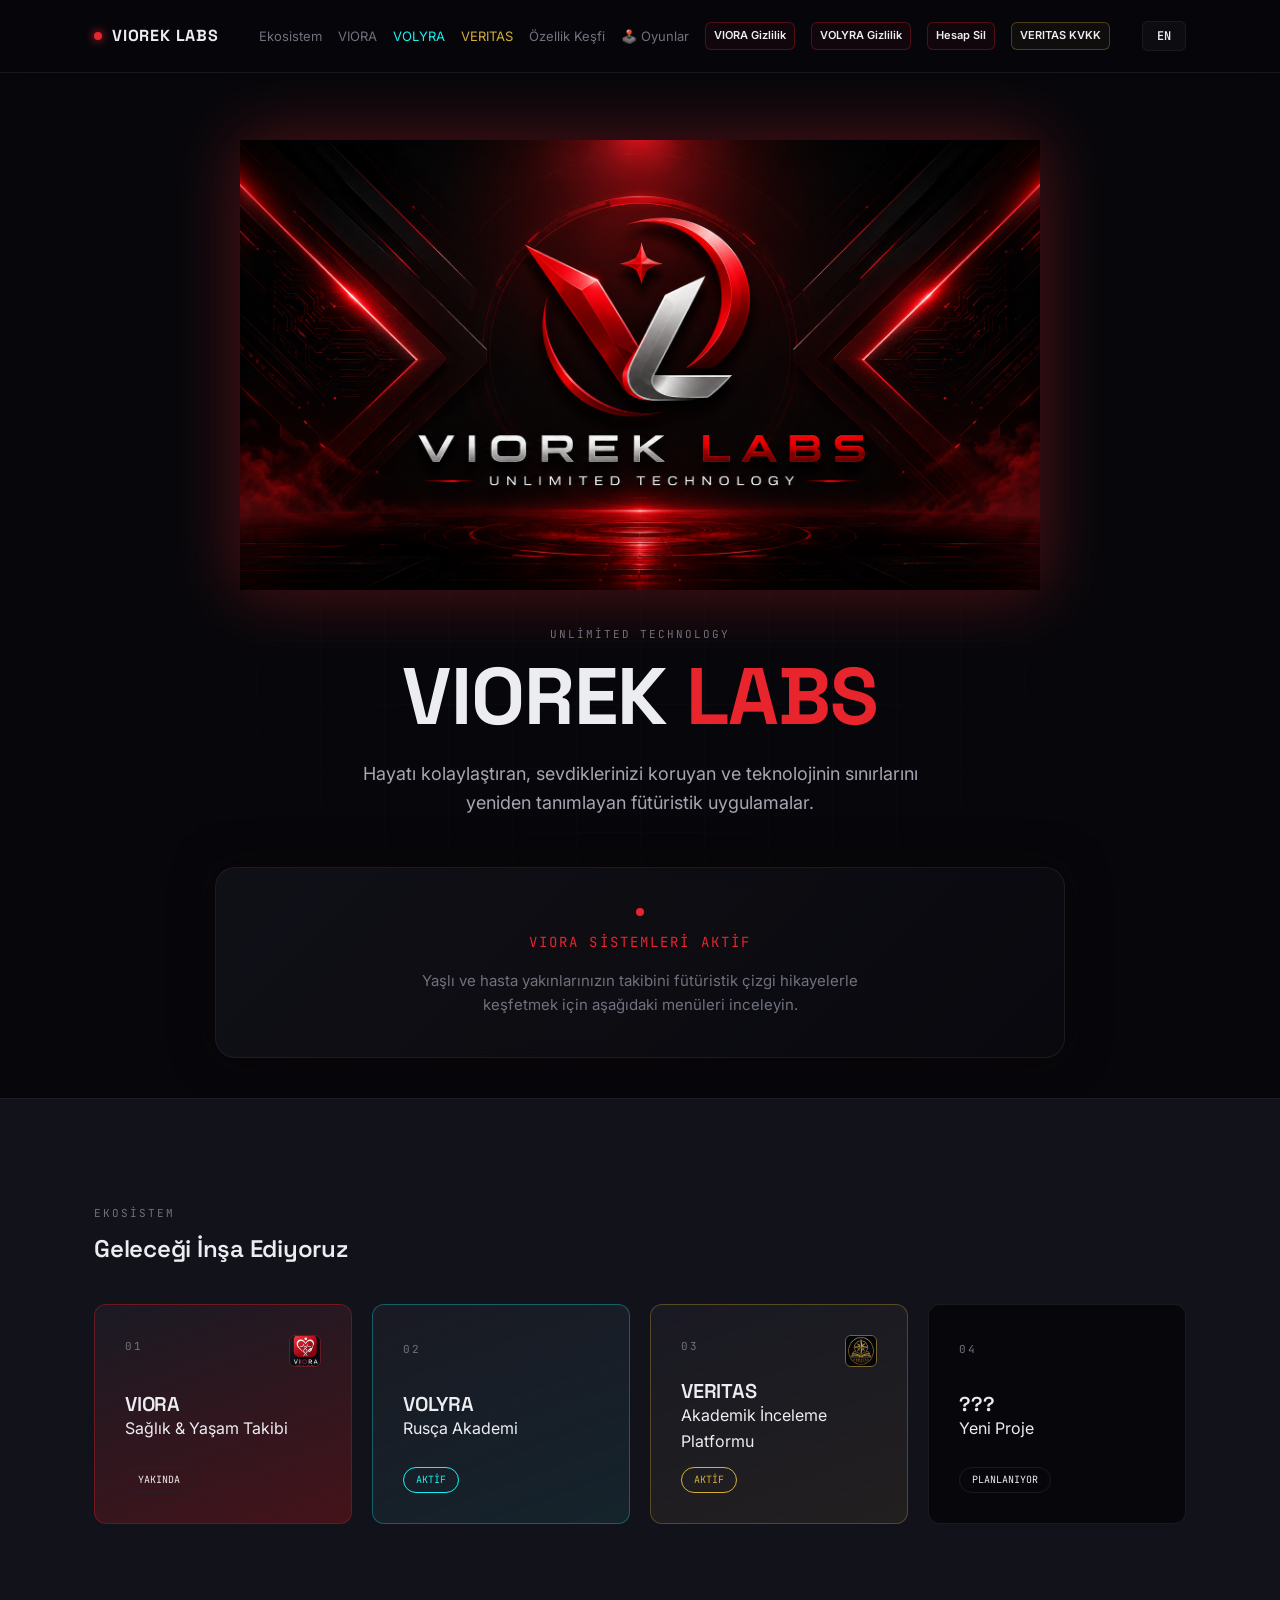
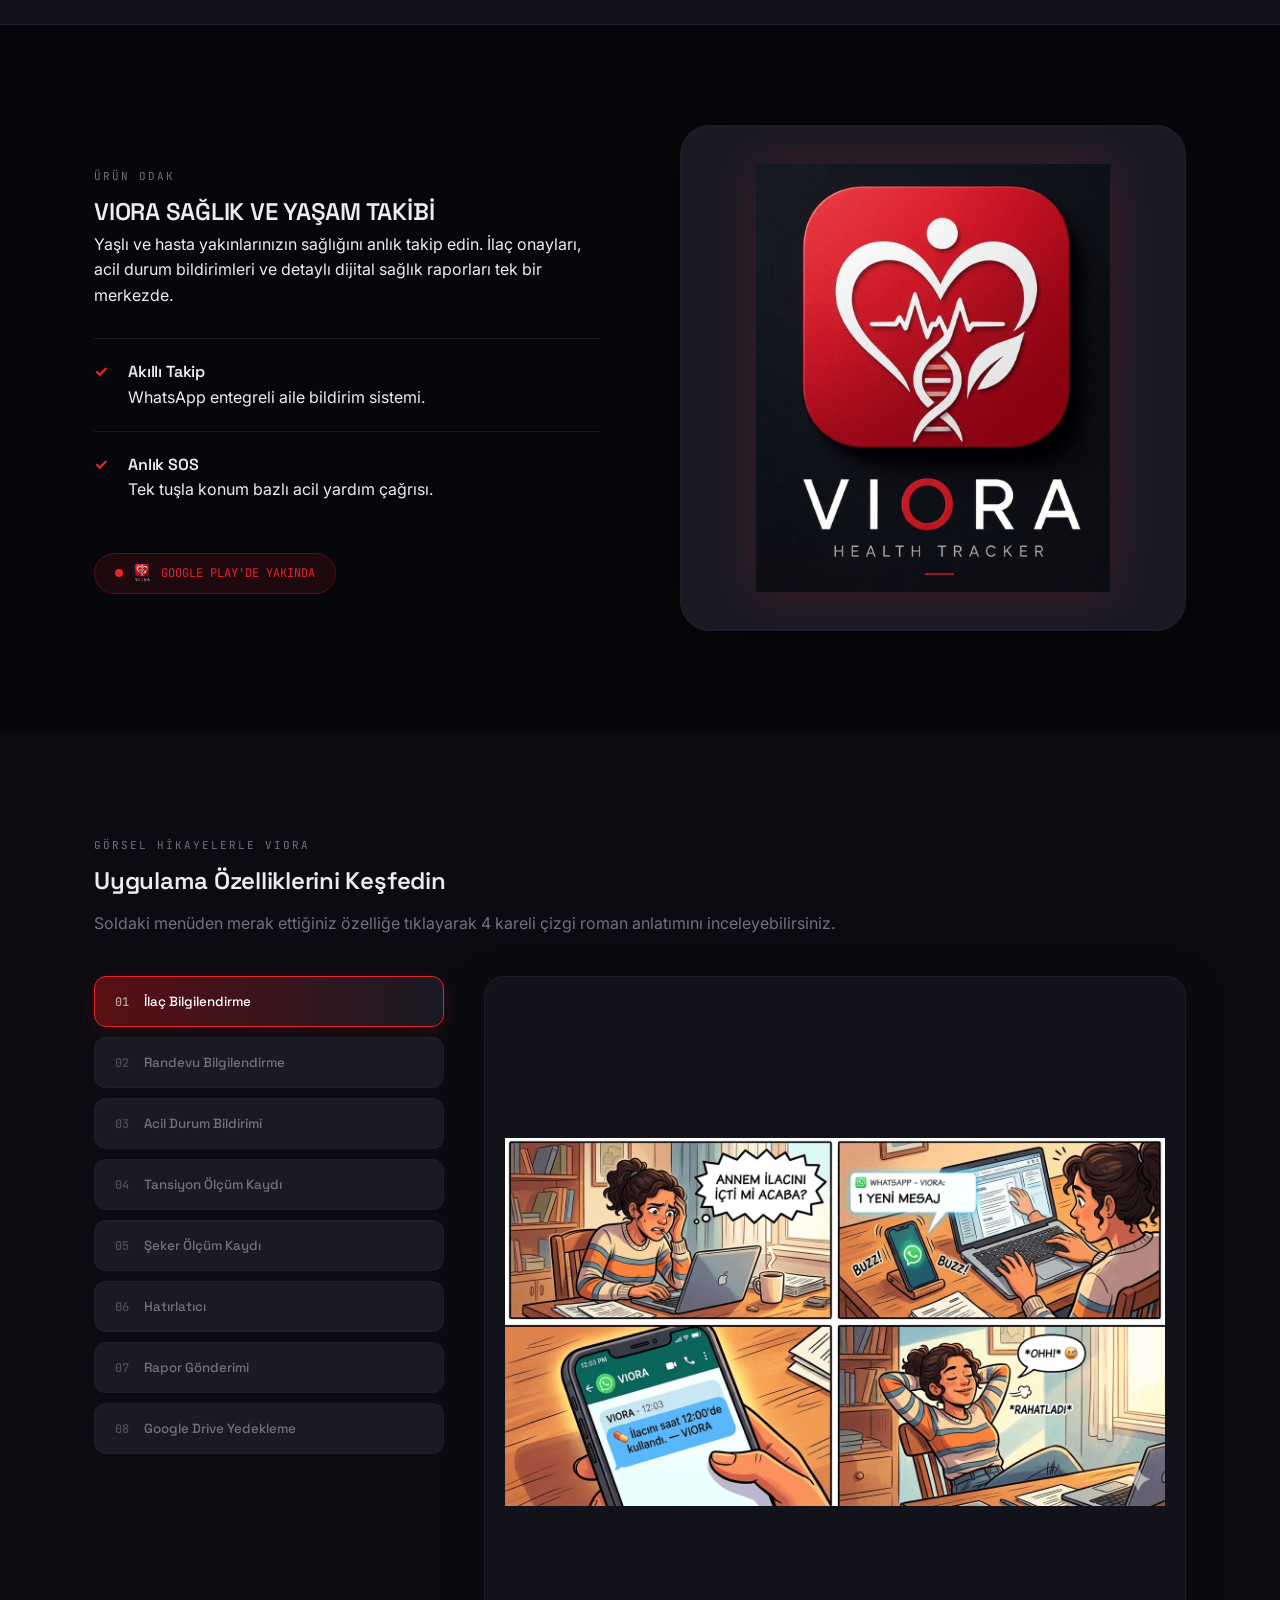
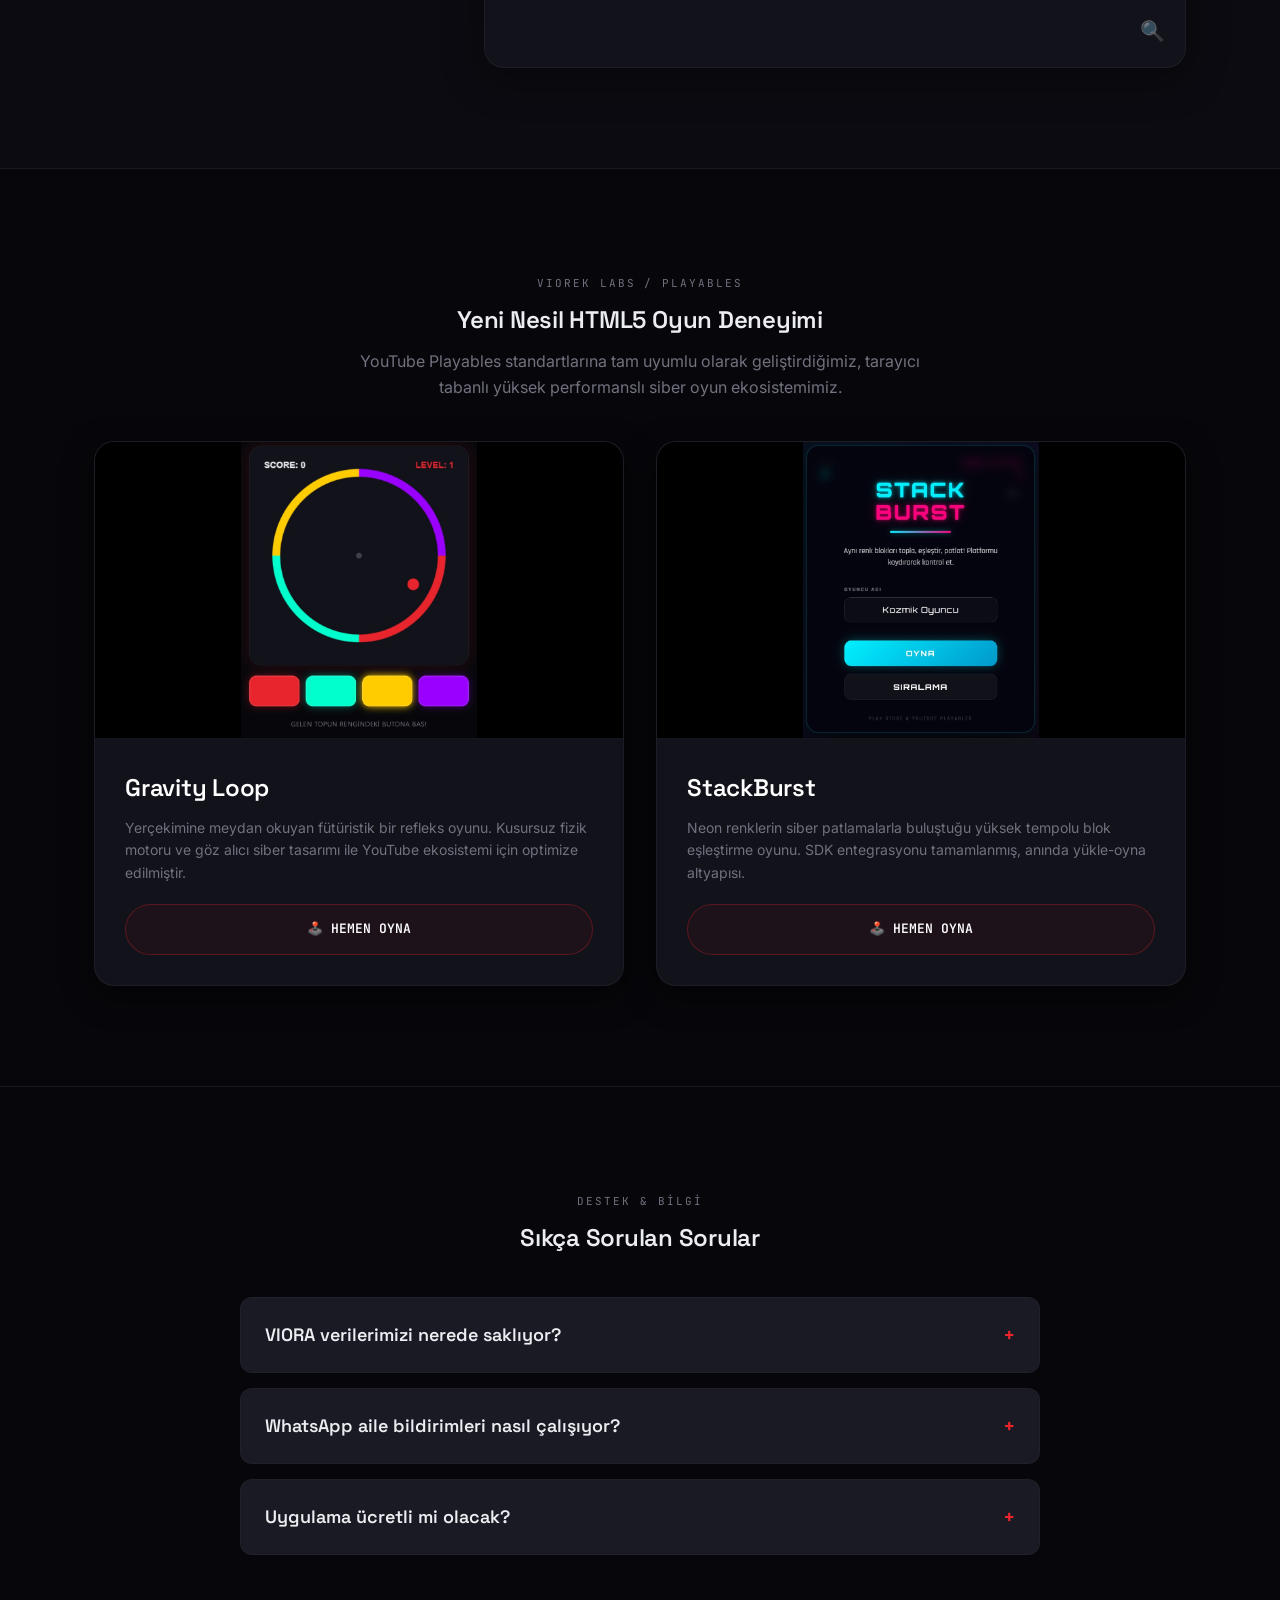
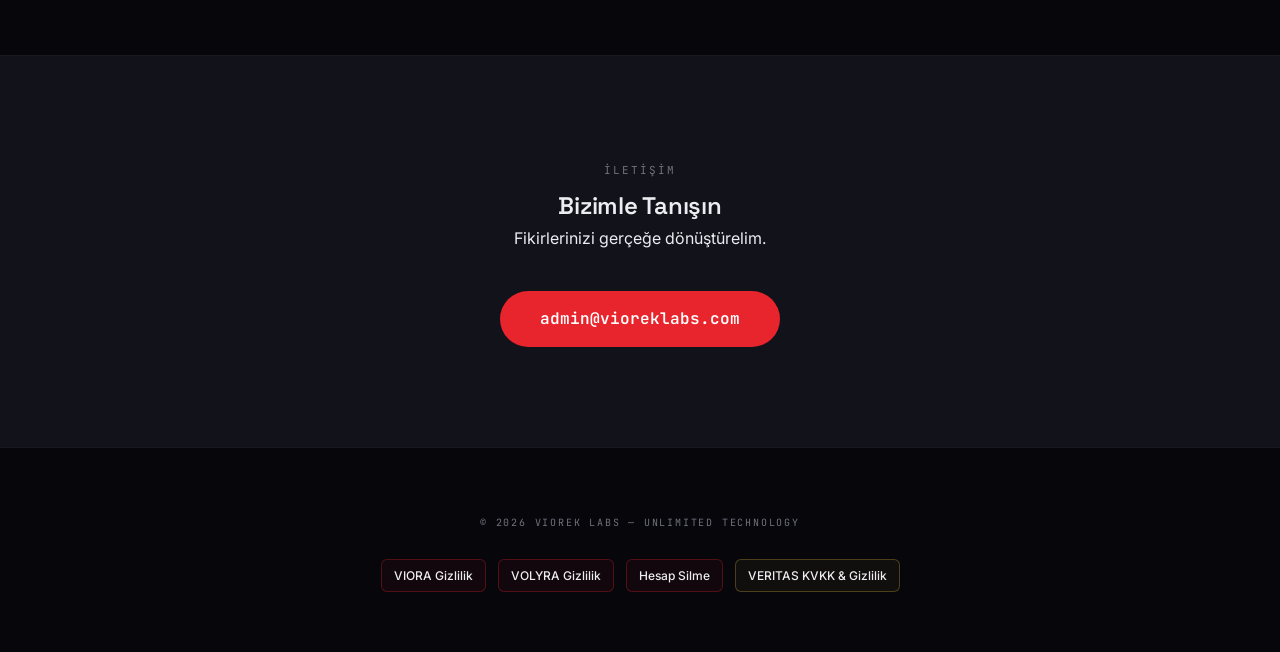
==== commit 538ab3b0: "Update print statement from 'Hello' to 'Goodbye'" ====
--- a/index.html
+++ b/index.html
@@ -253,4 +253,398 @@
   
   .card-body { padding: 30px; display: flex; flex-direction: column; flex-grow: 1; justify-content: space-between; }
   .card-info h3 { font-size: 24px; margin-bottom: 10px; color: #fff; }
-  .card-info p { color: var(--muted); font
+  .card-info p { color: var(--muted); font-size: 14px; line-height: 1.6; margin-bottom: 20px; }
+  
+  .play-btn { display: inline-flex; align-items: center; justify-content: center; gap: 8px; width: 100%; padding: 14px; background: rgba(232, 36, 44, 0.06); border: 1px solid rgba(232, 36, 44, 0.3); color: white; border-radius: 50px; font-family: 'JetBrains Mono', monospace; font-weight: 600; font-size: 13px; transition: 0.3s; cursor: pointer; }
+  .arcade-card:hover .play-btn { background: var(--red); border-color: var(--red); box-shadow: 0 0 15px var(--red-glow); }
+
+  /* ---------- LIGHTBOX EFFECT ---------- */
+  .lightbox { position: fixed; inset: 0; background: rgba(7, 7, 11, 0.95); z-index: 200; display: flex; align-items: center; justify-content: center; opacity: 0; pointer-events: none; transition: 0.3s ease; padding: 20px; }
+  .lightbox.active { opacity: 1; pointer-events: auto; }
+  .lightbox img { max-width: 100%; max-height: 90vh; object-fit: contain; border-radius: 12px; transform: scale(0.95); transition: 0.3s ease; border: 1px solid var(--line); }
+  .lightbox.active img { transform: scale(1); }
+  .lightbox-close { position: absolute; top: 20px; right: 20px; background-color: #1A1A24; background: var(--surface-2); border: 1px solid var(--line); color: white; font-size: 24px; width: 50px; height: 50px; border-radius: 50%; cursor: pointer; display: flex; align-items: center; justify-content: center; transition: 0.3s; }
+  .lightbox-close:hover { border-color: var(--red); color: var(--red); }
+
+  /* ---------- FAQ SECTION ---------- */
+  .faq-section { background-color: #07070B; background: var(--void); padding: 100px 0; border-bottom: 1px solid var(--line); }
+  .faq-container { max-width: 800px; margin: 40px auto 0 auto; display: flex; flex-direction: column; gap: 15px; }
+  .faq-item { background-color: #1A1A24; background: var(--surface-2); border: 1px solid var(--line); border-radius: var(--radius-md); overflow: hidden; transition: 0.3s; }
+  .faq-trigger { width: 100%; padding: 24px; text-align: left; background: transparent; border: none; color: var(--silver); font-family: 'Space Grotesk', sans-serif; font-size: 18px; font-weight: 600; cursor: pointer; display: flex; justify-content: space-between; align-items: center; }
+  .faq-trigger:hover { color: white; }
+  .faq-icon { font-size: 20px; color: var(--red); transition: transform 0.3s; }
+  .faq-content { max-height: 0; overflow: hidden; transition: max-height 0.3s ease-out; padding: 0 24px; color: var(--muted); font-size: 15px; line-height: 1.6; }
+  .faq-item.active { border-color: var(--red); box-shadow: 0 0 20px rgba(232, 36, 44, 0.05); }
+  .faq-item.active .faq-icon { transform: rotate(45deg); }
+  .faq-item.active .faq-content { padding-bottom: 24px; }
+
+  /* ---------- COMMON ---------- */
+  section { padding: 100px 0; }
+  .badge-soon { display: inline-flex; align-items: center; gap: 10px; background: rgba(232, 36, 44, 0.1); border: 1px solid var(--red-deep); padding: 10px 20px; border-radius: 50px; color: var(--red); font-family: 'JetBrains Mono'; font-size: 12px; margin-top: 30px; }
+  .badge-soon img { height: 18px; width: 18px; object-fit: cover; border-radius: 4px; }
+  .dot { width: 8px; height: 8px; background: var(--red); border-radius: 50%; animation: blink 1.5s infinite; }
+  @keyframes blink { 0%, 100% { opacity: 1; } 50% { opacity: 0.3; } }
+  .btn { display: inline-block; padding: 15px 40px; background: var(--red); color: white; border-radius: 50px; font-family: 'JetBrains Mono'; font-weight: 600; margin-top: 40px; transition: 0.3s; }
+  .btn:hover { background: #ff333c; transform: scale(1.05); box-shadow: 0 0 20px var(--red-glow); }
+  footer { padding: 60px 0; border-top: 1px solid var(--line); text-align: center; }
+</style>
+</head>
+<body>
+
+<nav>
+  <div class="wrap">
+    <a href="#top" class="logo-mark">
+      <div class="logo-dot"></div>
+      VIOREK LABS
+    </a>
+    <div class="nav-right">
+      <div class="nav-links">
+        <a href="#ekosistem" class="nav-item lang-target" data-tr="Ekosistem" data-en="Ecosystem">Ekosistem</a>
+        <a href="#viora" class="nav-item lang-target" data-tr="VIORA" data-en="VIORA">VIORA</a>
+        <a href="volyra.html" class="nav-item lang-target" data-tr="VOLYRA" data-en="VOLYRA" style="color: var(--cyan);">VOLYRA</a>
+        <a href="veritas.html" class="nav-item lang-target" data-tr="VERITAS" data-en="VERITAS" style="color: var(--gold);">VERITAS</a>
+        <a href="#ozellikler" class="nav-item lang-target" data-tr="Özellik Keşfi" data-en="Features">Özellik Keşfi</a>
+        <a href="#arcade" class="nav-item lang-target" data-tr="🕹️ Oyunlar" data-en="🕹️ Games">🕹️ Oyunlar</a>
+        
+        <!-- Navbar Gizlilik ve Hesap Silme Linkleri -->
+        <a href="viora-gizlilik.html" class="lang-target" data-tr="VIORA Gizlilik" data-en="VIORA Privacy" style="border: 1px solid rgba(232, 36, 44, 0.3); padding: 4px 8px; border-radius: 6px; background: rgba(232, 36, 44, 0.05); font-weight: 600; color: var(--silver); font-size: 11px; transition: 0.3s;" onmouseover="this.style.borderColor='var(--red)'" onmouseout="this.style.borderColor='rgba(232, 36, 44, 0.3)'">VIORA Gizlilik</a>
+        
+        <a href="volyra-gizlilik.html" class="lang-target" data-tr="VOLYRA Gizlilik" data-en="VOLYRA Privacy" style="border: 1px solid rgba(232, 36, 44, 0.3); padding: 4px 8px; border-radius: 6px; background: rgba(232, 36, 44, 0.05); font-weight: 600; color: var(--silver); font-size: 11px; transition: 0.3s;" onmouseover="this.style.borderColor='var(--red)'" onmouseout="this.style.borderColor='rgba(232, 36, 44, 0.3)'">VOLYRA Gizlilik</a>
+        
+        <a href="hesap-silme.html" class="lang-target" data-tr="Hesap Sil" data-en="Delete Account" style="border: 1px solid rgba(232, 36, 44, 0.3); padding: 4px 8px; border-radius: 6px; background: rgba(232, 36, 44, 0.05); font-weight: 600; color: var(--silver); font-size: 11px; transition: 0.3s;" onmouseover="this.style.borderColor='var(--red)'" onmouseout="this.style.borderColor='rgba(232, 36, 44, 0.3)'">Hesap Sil</a>
+        
+        <!-- VERITAS KVKK Linki -->
+        <a href="veritas-gizlilik.html" class="lang-target" data-tr="VERITAS KVKK" data-en="VERITAS Privacy" style="border: 1px solid rgba(212, 175, 55, 0.3); padding: 4px 8px; border-radius: 6px; background: rgba(212, 175, 55, 0.05); font-weight: 600; color: var(--silver); font-size: 11px; transition: 0.3s;" onmouseover="this.style.borderColor='var(--gold)'; this.style.boxShadow='0 0 8px var(--gold-glow)'" onmouseout="this.style.borderColor='rgba(212, 175, 55, 0.3)'; this.style.boxShadow='none'">VERITAS KVKK</a>
+      </div>
+      <button class="lang-btn" onclick="toggleLanguage()" aria-label="Switch language to English">EN</button>
+    </div>
+  </div>
+</nav>
+
+<header class="hero" id="top">
+  <div class="hero-grid"></div>
+  <div class="wrap hero-content">
+    <img src="general-logo.png" alt="Viorek Labs Banner" class="hero-banner" width="1200" height="675">
+    <span class="mono">Unlimited Technology</span>
+    <h1>VIOREK <span class="accent">LABS</span></h1>
+    <p class="hero-sub lang-target" data-tr="Hayatı kolaylaştıran, sevdiklerinizi koruyan ve teknolojinin sınırlarını yeniden tanımlayan fütüristik uygulamalar." data-en="We build futuristic applications that make life easier, protect your loved ones, and redefine the boundaries of technology.">Hayatı kolaylaştıran, sevdiklerinizi koruyan ve teknolojinin sınırlarını yeniden tanımlayan fütüristik uygulamalar.</p>
+    
+    <div class="hero-showcase">
+      <div class="dot"></div>
+      <span class="showcase-title lang-target" data-tr="VIORA SİSTEMLERİ AKTİF" data-en="VIORA SYSTEMS ONLINE">VIORA SİSTEMLERİ AKTİF</span>
+      <p class="showcase-desc lang-target" 
+         data-tr="Yaşlı ve hasta yakınlarınızın takibini fütüristik çizgi hikayelerle keşfetmek için aşağıdaki menüleri inceleyin." 
+         data-en="Explore how to track your elderly and patient relatives through futuristic visual comic strips below.">
+         Yaşlı ve hasta yakınlarınızın takibini fütüristik çizgi hikayelerle keşfetmek için aşağıdaki menüleri inceleyin.
+      </p>
+    </div>
+  </div>
+</header>
+
+<section class="ecosystem" id="ekosistem">
+  <div class="wrap">
+    <div class="section-head">
+      <span class="mono lang-target" data-tr="Ekosistem" data-en="Ecosystem">Ekosistem</span>
+      <h2 class="lang-target" data-tr="Geleceği İnşa Ediyoruz" data-en="Building the Future">Geleceği İnşa Ediyoruz</h2>
+    </div>
+    <div class="eco-grid">
+      <div class="eco-tile active">
+        <div style="display: flex; justify-content: space-between; width: 100%; align-items: center;">
+          <span class="mono">01</span>
+          <img src="viora-logo.jpg" alt="VIORA" class="viora-mini-icon" width="32" height="32">
+        </div>
+        <div>
+          <h3>VIORA</h3>
+          <p class="lang-target" data-tr="Sağlık &amp; Yaşam Takibi" data-en="Health &amp; Life Tracker">Sağlık &amp; Yaşam Takibi</p>
+        </div>
+        <div class="eco-status lang-target" data-tr="YAKINDA" data-en="COMING SOON">YAKINDA</div>
+      </div>
+      
+      <!-- VOLYRA Uygulaması (volyra.html sayfasına bağlı) -->
+      <a href="volyra.html" class="eco-tile active-cyan">
+        <div><span class="mono">02</span></div>
+        <div><h3>VOLYRA</h3><p class="lang-target" data-tr="Rusça Akademi" data-en="Russian Academy">Rusça Akademi</p></div>
+        <div class="eco-status lang-target" data-tr="AKTİF" data-en="ACTIVE" style="border-color: #19f0f0; color: #19f0f0;">AKTİF</div>
+      </a>
+      
+      <!-- VERITAS Uygulaması (veritas.html sayfasına bağlı) -->
+      <a href="veritas.html" class="eco-tile active-gold">
+        <div style="display: flex; justify-content: space-between; width: 100%; align-items: center;">
+          <span class="mono">03</span>
+          <img src="ChatGPT Image 12 Ağu 2026 21_53_08.png" alt="VERITAS" class="veritas-mini-icon" width="32" height="32">
+        </div>
+        <div>
+          <h3>VERITAS</h3>
+          <p class="lang-target" data-tr="Akademik İnceleme Platformu" data-en="Academic Research Platform">Akademik İnceleme Platformu</p>
+        </div>
+        <div class="eco-status lang-target" data-tr="AKTİF" data-en="ACTIVE" style="border-color: #d4af37; color: #d4af37;">AKTİF</div>
+      </a>
+
+      <div class="eco-tile">
+        <div><span class="mono">04</span></div>
+        <div><h3>???</h3><p class="lang-target" data-tr="Yeni Proje" data-en="New Project">Yeni Proje</p></div>
+        <div class="eco-status lang-target" data-tr="PLANLANIYOR" data-en="PLANNED">PLANLANIYOR</div>
+      </div>
+    </div>
+  </div>
+</section>
+
+<section id="viora">
+  <div class="wrap viora-spotlight">
+    <div>
+      <span class="mono lang-target" data-tr="Ürün Odak" data-en="Product Spotlight">Ürün Odak</span>
+      <h2 class="lang-target" data-tr="VIORA SAĞLIK VE YAŞAM TAKİBİ" data-en="VIORA HEALTH &amp; LIFE TRACKER">VIORA SAĞLIK VE YAŞAM TAKİBİ</h2>
+      <p class="lang-target" data-tr="Yaşlı ve hasta yakınlarınızın sağlığını anlık takip edin. İlaç onayları, acil durum bildirimleri ve detaylı dijital sağlık raporları tek bir merkezde." data-en="Track the health of your elderly and patient relatives instantly. Medication confirmations, emergency alerts, and detailed digital health reports all in one centralized hub.">Yaşlı ve hasta yakınlarınızın sağlığını anlık takip edin. İlaç onayları, acil durum bildirimleri ve detaylı dijital sağlık raporları tek bir merkezde.</p>
+      
+      <div class="feature-list">
+        <div class="feature-row">
+          <div class="feature-icon">✓</div>
+          <div><h4 class="lang-target" data-tr="Akıllı Takip" data-en="Smart Tracking">Akıllı Takip</h4><p class="lang-target" data-tr="WhatsApp entegreli aile bildirim sistemi." data-en="Family notification system integrated with WhatsApp.">WhatsApp entegreli aile bildirim sistemi.</p></div>
+        </div>
+        <div class="feature-row">
+          <div class="feature-icon">✓</div>
+          <div><h4 class="lang-target" data-tr="Anlık SOS" data-en="Instant SOS">Anlık SOS</h4><p class="lang-target" data-tr="Tek tuşla konum bazlı acil yardım çağrısı." data-en="One-tap location-based emergency assistance call.">Tek tuşla konum bazlı acil yardım çağrısı.</p></div>
+        </div>
+      </div>
+      
+      <div class="badge-soon">
+        <div class="dot"></div> 
+        <img src="viora-logo.jpg" alt="VIORA" width="18" height="18">
+        <span class="lang-target" data-tr="GOOGLE PLAY'DE YAKINDA" data-en="COMING SOON ON GOOGLE PLAY">GOOGLE PLAY'DE YAKINDA</span>
+      </div>
+    </div>
+    
+    <div class="viora-visual">
+      <img src="viora-logo.jpg" alt="VIORA Sağlık Logosu" width="500" height="500">
+    </div>
+  </div>
+</section>
+
+<section class="comic-section" id="ozellikler">
+  <div class="wrap">
+    <span class="mono lang-target" data-tr="Görsel Hikayelerle VIORA" data-en="VIORA Through Visual Stories">Görsel Hikayelerle VIORA</span>
+    <h2 class="lang-target" data-tr="Uygulama Özelliklerini Keşfedin" data-en="Explore Application Features">Uygulama Özelliklerini Keşfedin</h2>
+    <p style="color: var(--muted); margin-top: 10px;" class="lang-target" data-tr="Soldaki menüden merak ettiğiniz özelliğe tıklayarak 4 kareli çizgi roman anlatımını inceleyebilirsiniz." data-en="Click on any feature from the left menu to view its 4-panel comic strip illustration.">Soldaki menüden merak ettiğiniz özelliğe tıklayarak 4 kareli çizgi roman anlatımını inceleyebilirsiniz.</p>
+    
+    <div class="comic-container">
+      <div class="comic-menu">
+        <button class="comic-tab active" onclick="switchComic(1)"><span class="num">01</span> <span class="lang-target" data-tr="İlaç Bilgilendirme" data-en="Medication Notification">İlaç Bilgilendirme</span></button>
+        <button class="comic-tab" onclick="switchComic(2)"><span class="num">02</span> <span class="lang-target" data-tr="Randevu Bilgilendirme" data-en="Appointment Notification">Randevu Bilgilendirme</span></button>
+        <button class="comic-tab" onclick="switchComic(3)"><span class="num">03</span> <span class="lang-target" data-tr="Acil Durum Bildirimi" data-en="Emergency Alert">Acil Durum Bildirimi</span></button>
+        <button class="comic-tab" onclick="switchComic(4)"><span class="num">04</span> <span class="lang-target" data-tr="Tansiyon Ölçüm Kaydı" data-en="Blood Pressure Log">Tansiyon Ölçüm Kaydı</span></button>
+        <button class="comic-tab" onclick="switchComic(5)"><span class="num">05</span> <span class="lang-target" data-tr="Şeker Ölçüm Kaydı" data-en="Blood Sugar Log">Şeker Ölçüm Kaydı</span></button>
+        <button class="comic-tab" onclick="switchComic(6)"><span class="num">06</span> <span class="lang-target" data-tr="Hatırlatıcı" data-en="Smart Reminder">Hatırlatıcı</span></button>
+        <button class="comic-tab" onclick="switchComic(7)"><span class="num">07</span> <span class="lang-target" data-tr="Rapor Gönderimi" data-en="Report Export">Rapor Gönderimi</span></button>
+        <button class="comic-tab" onclick="switchComic(8)"><span class="num">08</span> <span class="lang-target" data-tr="Google Drive Yedekleme" data-en="Google Drive Backup">Google Drive Yedekleme</span></button>
+      </div>
+      
+      <div class="comic-display" onclick="openLightbox()">
+        <img id="img-1" class="active" src="cizgi1.jpg" data-src-tr="cizgi1.jpg" data-src-en="cizgi1-en.png" onerror="this.onerror=null; this.src='cizgi1.png';" alt="İlaç Bilgilendirme" width="1200" height="669">
+        <img id="img-2" src="cizgi2.jpg" data-src-tr="cizgi2.jpg" data-src-en="cizgi2-en.png" onerror="this.onerror=null; this.src='cizgi2.png';" alt="Randevu Bilgilendirme" width="1200" height="669" loading="lazy">
+        <img id="img-3" src="cizgi3.jpg" data-src-tr="cizgi3.jpg" data-src-en="cizgi3-en.png" onerror="this.onerror=null; this.src='cizgi3.png';" alt="Acil Durum Bildirimi" width="1200" height="896" loading="lazy">
+        <img id="img-4" src="cizgi4.jpg" data-src-tr="cizgi4.jpg" data-src-en="cizgi4-en.png" onerror="this.onerror=null; this.src='cizgi4.png';" alt="Tansiyon Ölçüm Kaydı" width="1200" height="669" loading="lazy">
+        <img id="img-5" src="cizgi5.jpg" data-src-tr="cizgi5.jpg" data-src-en="cizgi5-en.png" onerror="this.onerror=null; this.src='cizgi5.png';" alt="Şeker Ölçüm Kaydı" width="1200" height="669" loading="lazy">
+        <img id="img-6" src="cizgi6.jpg" data-src-tr="cizgi6.jpg" data-src-en="cizgi6-en.png" onerror="this.onerror=null; this.src='cizgi6.png';" alt="Hatırlatıcı" width="1200" height="669" loading="lazy">
+        <img id="img-7" src="cizgi7.jpg" data-src-tr="cizgi7.jpg" data-src-en="cizgi7-en.png" onerror="this.onerror=null; this.src='cizgi7.png';" alt="Rapor Gönderimi" width="1199" height="896" loading="lazy">
+        <img id="img-8" src="cizgi8.jpg" data-src-tr="cizgi8.jpg" data-src-en="cizgi8-en.png" onerror="this.onerror=null; this.src='cizgi8.png';" alt="Google Drive Yedekleme" width="1200" height="669" loading="lazy">
+      </div>
+    </div>
+  </div>
+</section>
+
+<section class="arcade-section" id="arcade">
+  <div class="wrap">
+    <div class="section-head" style="text-align: center;">
+      <span class="mono lang-target" data-tr="VIOREK LABS / PLAYABLES" data-en="VIOREK LABS / PLAYABLES">VIOREK LABS / PLAYABLES</span>
+      <h2 class="lang-target" data-tr="Yeni Nesil HTML5 Oyun Deneyimi" data-en="Next-Gen HTML5 Gaming Experience">Yeni Nesil HTML5 Oyun Deneyimi</h2>
+      <p style="color: var(--muted); margin-top: 10px; max-width: 600px; margin-left: auto; margin-right: auto;" class="lang-target" 
+         data-tr="YouTube Playables standartlarına tam uyumlu olarak geliştirdiğimiz, tarayıcı tabanlı yüksek performanslı siber oyun ekosistemimiz." 
+         data-en="Our browser-based high-performance cyber gaming ecosystem developed in full compliance with YouTube Playables standards.">
+         YouTube Playables standartlarına tam uyumlu olarak geliştirdiğimiz, tarayıcı tabanlı yüksek performanslı siber oyun ekosistemimiz.
+      </p>
+    </div>
+
+    <div class="arcade-grid">
+      
+      <div class="arcade-card">
+        <div class="card-preview-container">
+          <div class="card-slides">
+            <img src="game-gravity-1.jpg" alt="Gravity Loop Ekran Görüntüsü 1">
+            <img src="game-gravity-2.jpg" alt="Gravity Loop Ekran Görüntüsü 2">
+          </div>
+        </div>
+        <div class="card-body">
+          <div class="card-info">
+            <h3>Gravity Loop</h3>
+            <p class="lang-target" 
+               data-tr="Yerçekimine meydan okuyan fütüristik bir refleks oyunu. Kusursuz fizik motoru ve göz alıcı siber tasarımı ile YouTube ekosistemi için optimize edilmiştir." 
+               data-en="A futuristic reflex game defying gravity. Optimized for the YouTube ecosystem with a flawless physics engine and stunning cyber design.">
+               Yerçekimine meydan okuyan fütüristik bir refleks oyunu. Kusursuz fizik motoru ve göz alıcı siber tasarımı ile YouTube ekosistemi için optimize edilmiştir.
+            </p>
+          </div>
+          <a href="gravity-loop.html" target="_blank" class="play-btn lang-target" data-tr="🕹️ HEMEN OYNA" data-en="🕹️ PLAY NOW">🕹️ HEMEN OYNA</a>
+        </div>
+      </div>
+
+      <div class="arcade-card">
+        <div class="card-preview-container">
+          <div class="card-slides">
+            <img src="game-stack-1.jpg" alt="StackBurst Ekran Görüntüsü 1">
+            <img src="game-stack-2.jpg" alt="StackBurst Ekran Görüntüsü 2">
+          </div>
+        </div>
+        <div class="card-body">
+          <div class="card-info">
+            <h3>StackBurst</h3>
+            <p class="lang-target" 
+               data-tr="Neon renklerin siber patlamalarla buluştuğu yüksek tempolu blok eşleştirme oyunu. SDK entegrasyonu tamamlanmış, anında yükle-oyna altyapısı." 
+               data-en="A fast-paced block matching game where neon colors meet cyber bursts. Fully integrated SDK framework, ready for instant play-and-load.">
+               Neon renklerin siber patlamalarla buluştuğu yüksek tempolu blok eşleştirme oyunu. SDK entegrasyonu tamamlanmış, anında yükle-oyna altyapısı.
+            </p>
+          </div>
+          <a href="stackburst/index.html" target="_blank" class="play-btn lang-target" data-tr="🕹️ HEMEN OYNA" data-en="🕹️ PLAY NOW">🕹️ HEMEN OYNA</a>
+        </div>
+      </div>
+
+    </div>
+  </div>
+</section>
+
+<div class="lightbox" id="lightbox" onclick="closeLightbox()" role="dialog" aria-label="Büyütülmüş Görsel">
+  <button class="lightbox-close" aria-label="Kapat">&times;</button>
+  <img id="lightbox-img" src="" alt="Büyütülmüş Görsel">
+</div>
+
+<section class="faq-section" id="faq">
+  <div class="wrap">
+    <div style="text-align: center;">
+      <span class="mono lang-target" data-tr="Destek &amp; Bilgi" data-en="Support &amp; Info">Destek &amp; Bilgi</span>
+      <h2 class="lang-target" data-tr="Sıkça Sorulan Sorular" data-en="Frequently Asked Questions">Sıkça Sorulan Sorular</h2>
+    </div>
+    
+    <div class="faq-container">
+      <div class="faq-item">
+        <button class="faq-trigger" onclick="toggleFaq(this)" aria-expanded="false"><span class="lang-target" data-tr="VIORA verilerimizi nerede saklıyor?" data-en="Where does VIORA store our data?">VIORA verilerimizi nerede saklıyor?</span><span class="faq-icon">+</span></button>
+        <div class="faq-content"><p class="lang-target" data-tr="VIORA %100 gizlilik odaklıdır. Sağlık verileriniz hiçbir harici sunucuya gitmez, tamamen kendi cihazınızda yerel olarak şifrelenir... " data-en="VIORA is 100% privacy-focused...">VIORA %100 gizlilik odaklıdır. Sağlık verileriniz hiçbir harici sunucuya gitmez, tamamen kendi cihazınızda yerel olarak şifrelenir...</p></div>
+      </div>
+      
+      <div class="faq-item">
+        <button class="faq-trigger" onclick="toggleFaq(this)" aria-expanded="false"><span class="lang-target" data-tr="WhatsApp aile bildirimleri nasıl çalışıyor?" data-en="How do WhatsApp family alerts work?">WhatsApp aile bildirimleri nasıl çalışıyor?</span><span class="faq-icon">+</span></button>
+        <div class="faq-content"><p class="lang-target" data-tr="WhatsApp kanalıyla gönderilen bilgilendirme mesajları..." data-en="Information messages...">WhatsApp kanalıyla gönderilen bilgilendirme mesajları...</p></div>
+      </div>
+
+      <div class="faq-item">
+        <button class="faq-trigger" onclick="toggleFaq(this)" aria-expanded="false"><span class="lang-target" data-tr="Uygulama ücretli mi olacak?" data-en="Will the application be paid?">Uygulama ücretli mi olacak?</span><span class="faq-icon">+</span></button>
+        <div class="faq-content"><p class="lang-target" data-tr="VIORA kısıtlı özelliklerle ücretsiz olarak yayınlanacak..." data-en="VIORA will be launched for free...">VIORA kısıtlı özelliklerle ücretsiz olarak yayınlanacak...</p></div>
+      </div>
+    </div>
+  </div>
+</section>
+
+<section id="iletisim" style="text-align: center; background-color: #12121A; background: var(--surface);">
+  <div class="wrap">
+    <span class="mono lang-target" data-tr="İletişim" data-en="Contact">İletişim</span>
+    <h2 class="lang-target" data-tr="Bizimle Tanışın" data-en="Meet Us">Bizimle Tanışın</h2>
+    <p class="lang-target" data-tr="Fikirlerinizi gerçeğe dönüştürelim." data-en="Let's transform your ideas into reality.">Fikirlerinizi gerçeğe dönüştürelim.</p>
+    <a href="mailto:admin@vioreklabs.com" class="btn">admin@vioreklabs.com</a>
+  </div>
+</section>
+
+<footer>
+  <div class="wrap">
+    <p class="mono" style="font-size: 10px;">© 2026 VIOREK LABS — UNLIMITED TECHNOLOGY</p>
+    
+    <div style="margin-top: 20px; display: flex; justify-content: center; gap: 12px; flex-wrap: wrap;">
+      <!-- Footer Tüm Gizlilik ve Hesap Silme Linkleri -->
+      <a href="viora-gizlilik.html" class="lang-target" data-tr="VIORA Gizlilik" data-en="VIORA Privacy" style="color: var(--silver); font-size: 12px; font-weight: 500; text-decoration: none; font-family: 'Inter', sans-serif; transition: 0.3s; padding: 6px 12px; border: 1px solid rgba(232, 36, 44, 0.3); border-radius: 6px; background: rgba(232, 36, 44, 0.05);" onmouseover="this.style.borderColor='var(--red)'; this.style.boxShadow='0 0 10px rgba(232, 36, 44, 0.2)'" onmouseout="this.style.borderColor='rgba(232, 36, 44, 0.3)'; this.style.boxShadow='none'">
+        VIORA Gizlilik
+      </a>
+      <a href="volyra-gizlilik.html" class="lang-target" data-tr="VOLYRA Gizlilik" data-en="VOLYRA Privacy" style="color: var(--silver); font-size: 12px; font-weight: 500; text-decoration: none; font-family: 'Inter', sans-serif; transition: 0.3s; padding: 6px 12px; border: 1px solid rgba(232, 36, 44, 0.3); border-radius: 6px; background: rgba(232, 36, 44, 0.05);" onmouseover="this.style.borderColor='var(--red)'; this.style.boxShadow='0 0 10px rgba(232, 36, 44, 0.2)'" onmouseout="this.style.borderColor='rgba(232, 36, 44, 0.3)'; this.style.boxShadow='none'">
+        VOLYRA Gizlilik
+      </a>
+      <a href="hesap-silme.html" class="lang-target" data-tr="Hesap Silme" data-en="Delete Account" style="color: var(--silver); font-size: 12px; font-weight: 500; text-decoration: none; font-family: 'Inter', sans-serif; transition: 0.3s; padding: 6px 12px; border: 1px solid rgba(232, 36, 44, 0.3); border-radius: 6px; background: rgba(232, 36, 44, 0.05);" onmouseover="this.style.borderColor='var(--red)'; this.style.boxShadow='0 0 10px rgba(232, 36, 44, 0.2)'" onmouseout="this.style.borderColor='rgba(232, 36, 44, 0.3)'; this.style.boxShadow='none'">
+        Hesap Silme
+      </a>
+      <a href="veritas-gizlilik.html" class="lang-target" data-tr="VERITAS KVKK & Gizlilik" data-en="VERITAS KVKK & Privacy" style="color: var(--silver); font-size: 12px; font-weight: 500; text-decoration: none; font-family: 'Inter', sans-serif; transition: 0.3s; padding: 6px 12px; border: 1px solid rgba(212, 175, 55, 0.3); border-radius: 6px; background: rgba(212, 175, 55, 0.05);" onmouseover="this.style.borderColor='var(--gold)'; this.style.boxShadow='0 0 10px rgba(212, 175, 55, 0.2)'" onmouseout="this.style.borderColor='rgba(212, 175, 55, 0.3)'; this.style.boxShadow='none'">
+        VERITAS KVKK & Gizlilik
+      </a>
+    </div>
+
+  </div>
+</footer>
+
+<script>
+  function switchComic(index) {
+    const tabs = document.querySelectorAll('.comic-tab');
+    tabs.forEach(tab => tab.classList.remove('active'));
+    const images = document.querySelectorAll('.comic-display img');
+    images.forEach(img => img.classList.remove('active'));
+    
+    tabs[index - 1].classList.add('active');
+    document.getElementById('img-' + index).classList.add('active');
+  }
+
+  function openLightbox() {
+    const activeImg = document.querySelector('.comic-display img.active');
+    const lightbox = document.getElementById('lightbox');
+    const lightboxImg = document.getElementById('lightbox-img');
+    if(activeImg) {
+      lightboxImg.src = activeImg.getAttribute('src');
+      lightbox.classList.add('active');
+    }
+  }
+
+  function closeLightbox() {
+    document.getElementById('lightbox').classList.remove('active');
+  }
+
+  document.addEventListener('keydown', (e) => {
+    if (e.key === 'Escape') closeLightbox();
+  });
+
+  function toggleFaq(btn) {
+    const item = btn.parentElement;
+    const content = item.querySelector('.faq-content');
+    const isActive = item.classList.contains('active');
+    
+    document.querySelectorAll('.faq-item').forEach(i => {
+      i.classList.remove('active');
+      i.querySelector('.faq-content').style.maxHeight = null;
+      i.querySelector('.faq-trigger').setAttribute('aria-expanded', 'false');
+    });
+
+    if (!isActive) {
+      item.classList.add('active');
+      content.style.maxHeight = content.scrollHeight + "px";
+      btn.setAttribute('aria-expanded', 'true');
+    }
+  }
+
+  let currentLang = 'TR';
+  function toggleLanguage() {
+    currentLang = currentLang === 'TR' ? 'EN' : 'TR';
+    document.documentElement.lang = currentLang === 'TR' ? 'tr' : 'en';
+
+    const langBtn = document.querySelector('.lang-btn');
+    langBtn.innerText = currentLang === 'TR' ? 'EN' : 'TR';
+    langBtn.setAttribute('aria-label', currentLang === 'TR' ? 'Switch language to English' : 'Dili Türkçeye çevir');
+
+    const targets = document.querySelectorAll('.lang-target');
+    targets.forEach(el => {
+      const translation = currentLang === 'TR' ? el.getAttribute('data-tr') : el.getAttribute('data-en');
+      if(translation) {
+        el.innerHTML = translation;
+      }
+    });
+
+    const comicImages = document.querySelectorAll('.comic-display img');
+    comicImages.forEach(img => {
+      const newSrc = currentLang === 'TR' ? img.getAttribute('data-src-tr') : img.getAttribute('data-src-en');
+      if(newSrc) {
+        img.setAttribute('src', newSrc);
+      }
+    });
+  }
+</script>
+</body>
+</html>
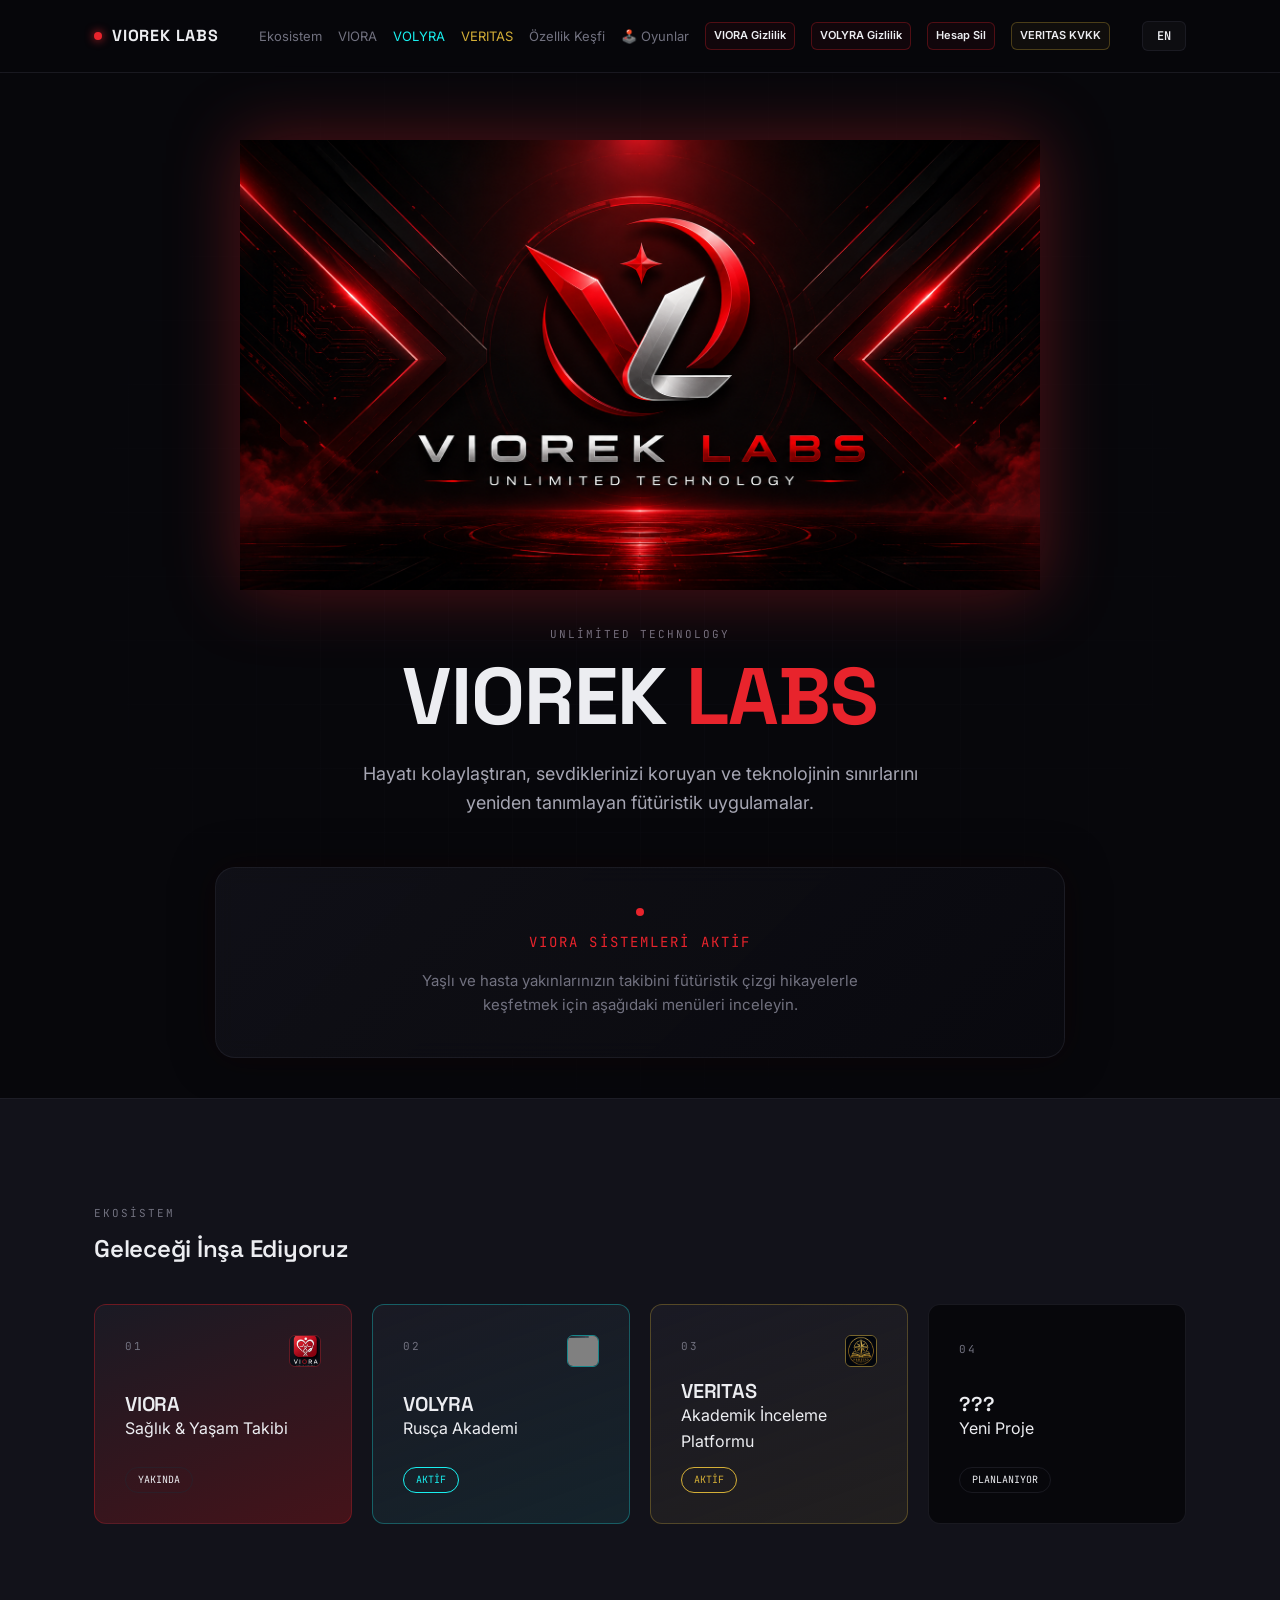
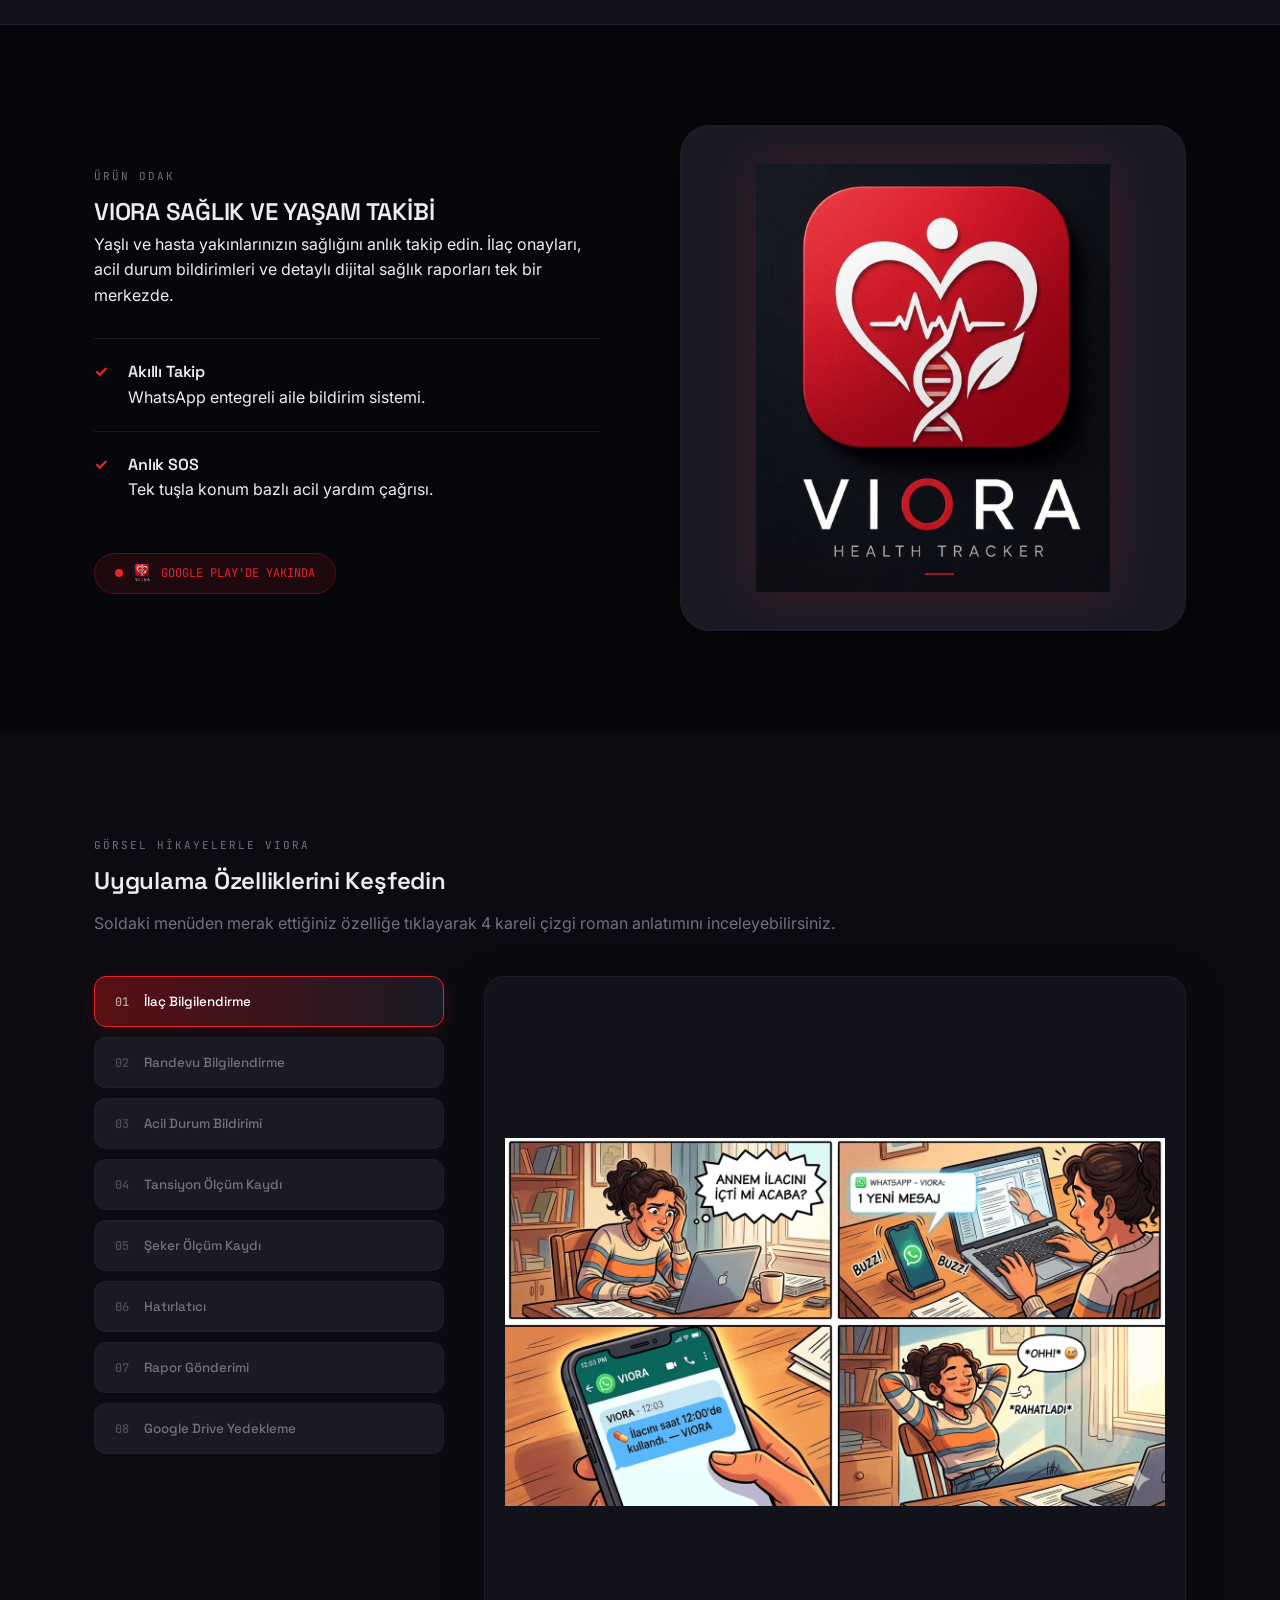
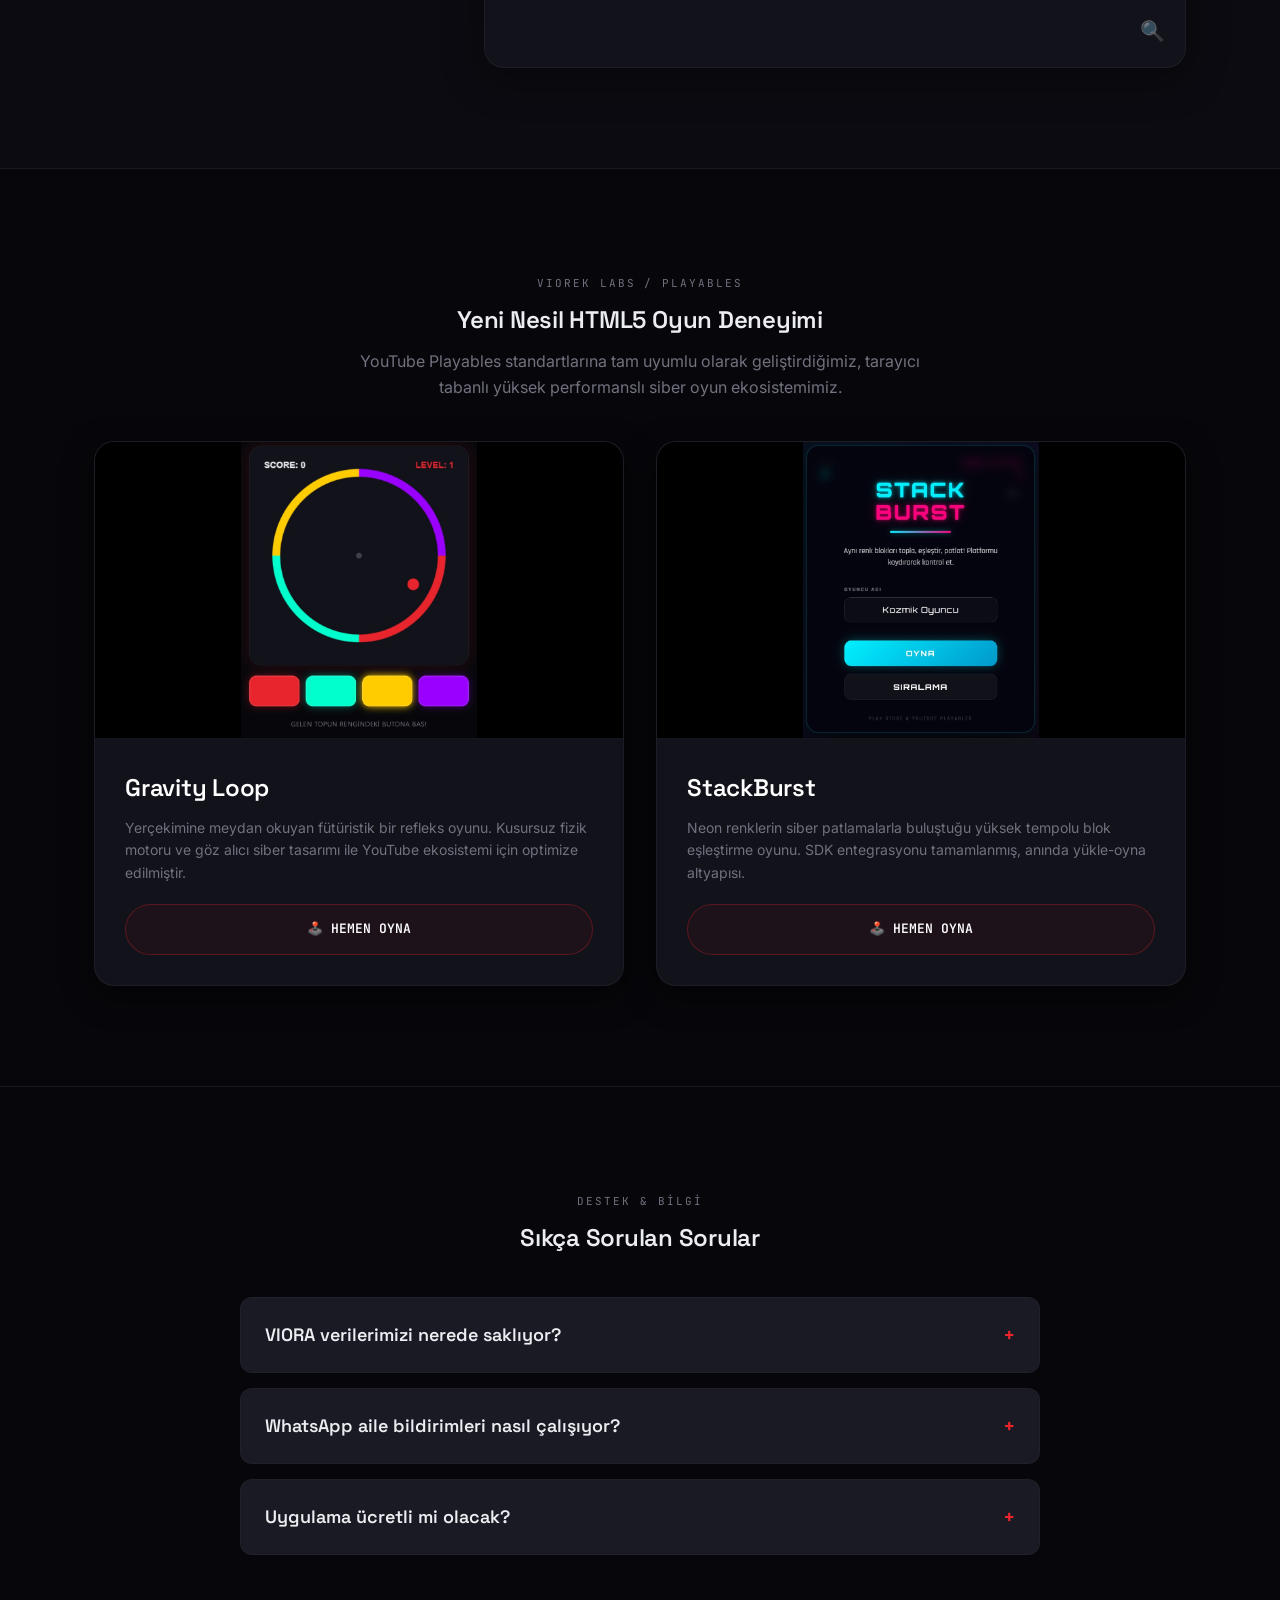
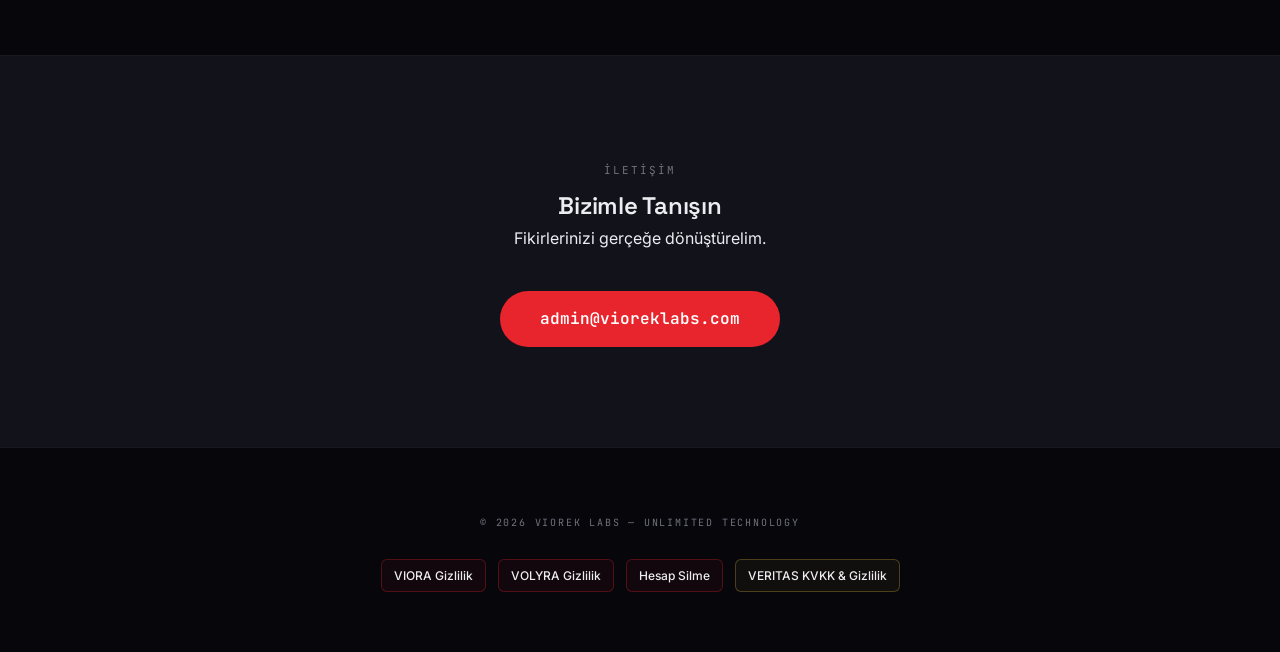
==== commit 4876b9b2: "Update index.html" ====
--- a/index.html
+++ b/index.html
@@ -200,6 +200,7 @@
   .eco-status { font-family: 'JetBrains Mono'; font-size: 10px; border: 1px solid var(--line); padding: 4px 12px; border-radius: 50px; text-align: center; width: fit-content; }
   
   .viora-mini-icon { height: 32px; width: 32px; object-fit: cover; border-radius: 6px; border: 1px solid rgba(232, 36, 44, 0.3); }
+  .volyra-mini-icon { height: 32px; width: 32px; object-fit: cover; border-radius: 6px; border: 1px solid rgba(25, 240, 240, 0.5); }
   .veritas-mini-icon { height: 32px; width: 32px; object-fit: cover; border-radius: 6px; border: 1px solid rgba(212, 175, 55, 0.5); }
 
   /* ---------- VIORA SECTION ---------- */
@@ -360,10 +361,16 @@
         <div class="eco-status lang-target" data-tr="YAKINDA" data-en="COMING SOON">YAKINDA</div>
       </div>
       
-      <!-- VOLYRA Uygulaması (volyra.html sayfasına bağlı) -->
+      <!-- VOLYRA Uygulaması (volyra.html sayfasına bağlı ve logosu eklenmiş) -->
       <a href="volyra.html" class="eco-tile active-cyan">
-        <div><span class="mono">02</span></div>
-        <div><h3>VOLYRA</h3><p class="lang-target" data-tr="Rusça Akademi" data-en="Russian Academy">Rusça Akademi</p></div>
+        <div style="display: flex; justify-content: space-between; width: 100%; align-items: center;">
+          <span class="mono">02</span>
+          <img src="[data-uri]" alt="VOLYRA" class="volyra-mini-icon" width="32" height="32">
+        </div>
+        <div>
+          <h3>VOLYRA</h3>
+          <p class="lang-target" data-tr="Rusça Akademi" data-en="Russian Academy">Rusça Akademi</p>
+        </div>
         <div class="eco-status lang-target" data-tr="AKTİF" data-en="ACTIVE" style="border-color: #19f0f0; color: #19f0f0;">AKTİF</div>
       </a>
       
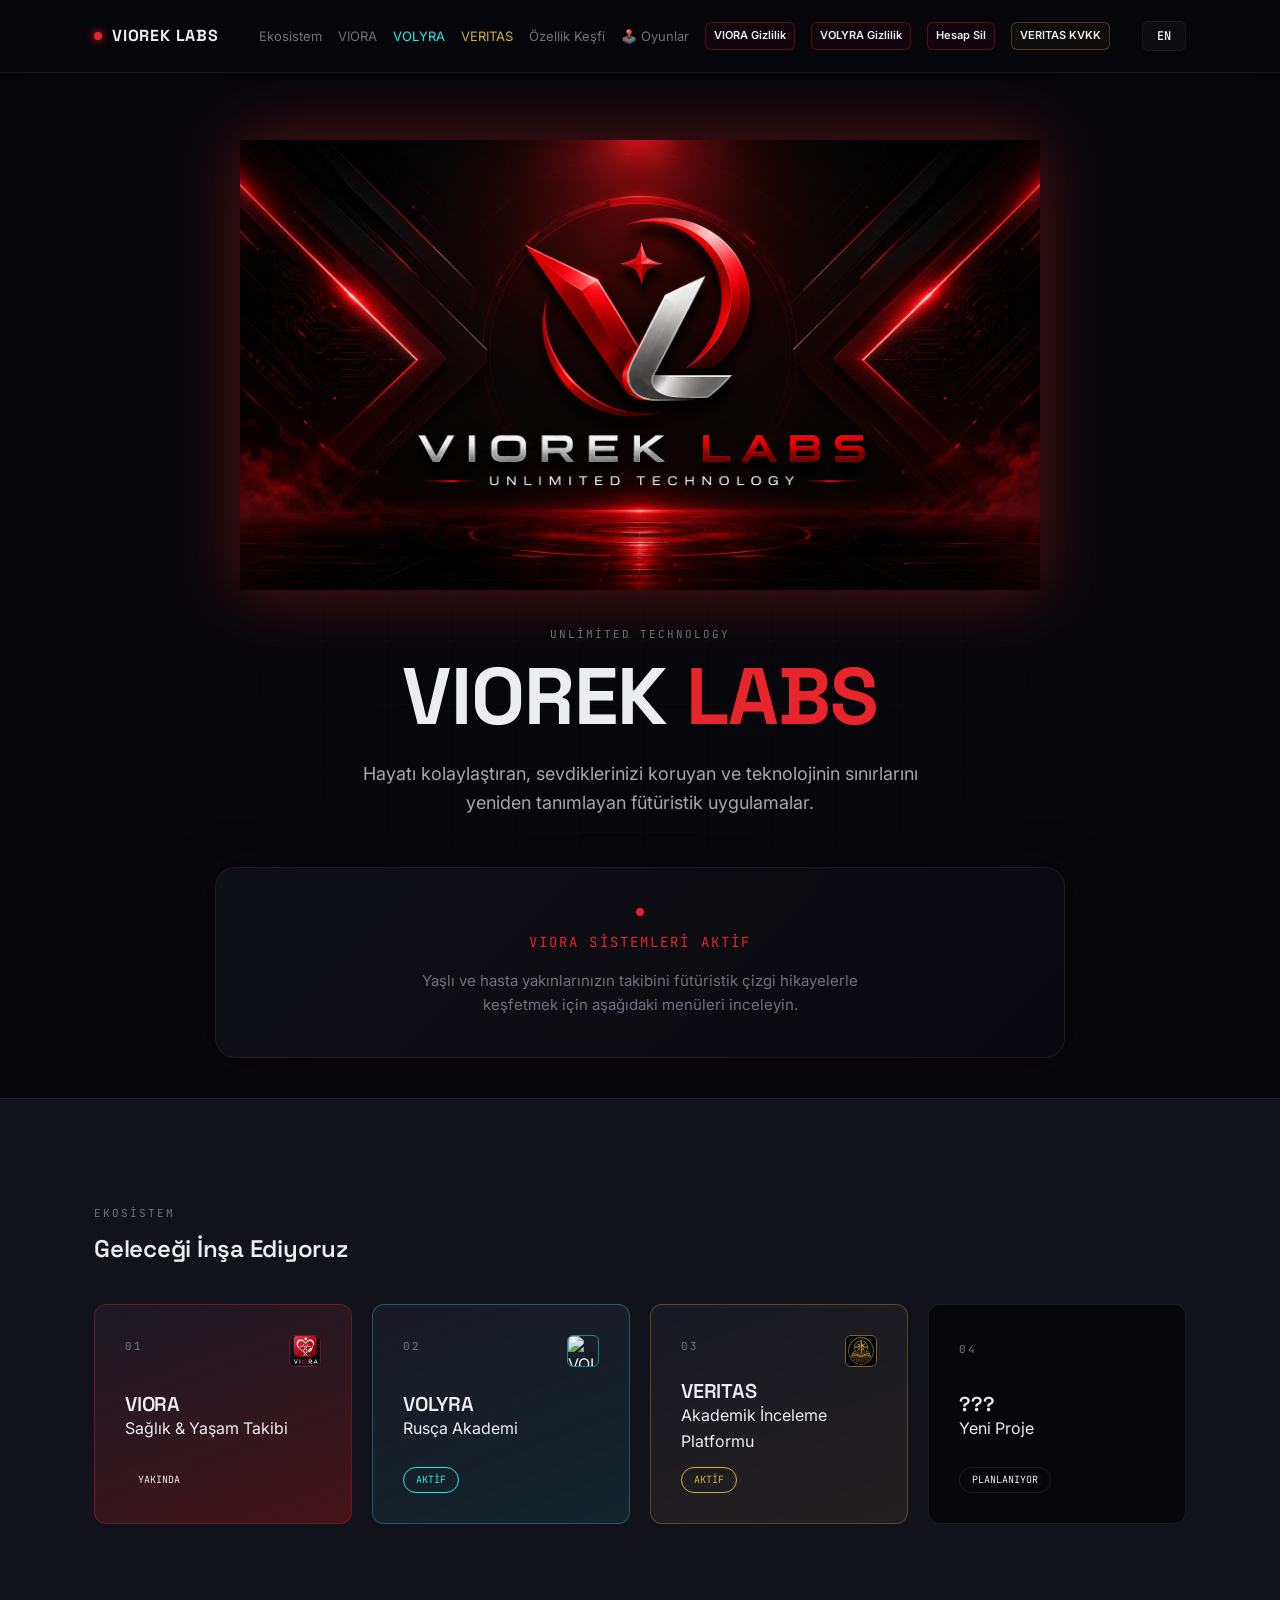
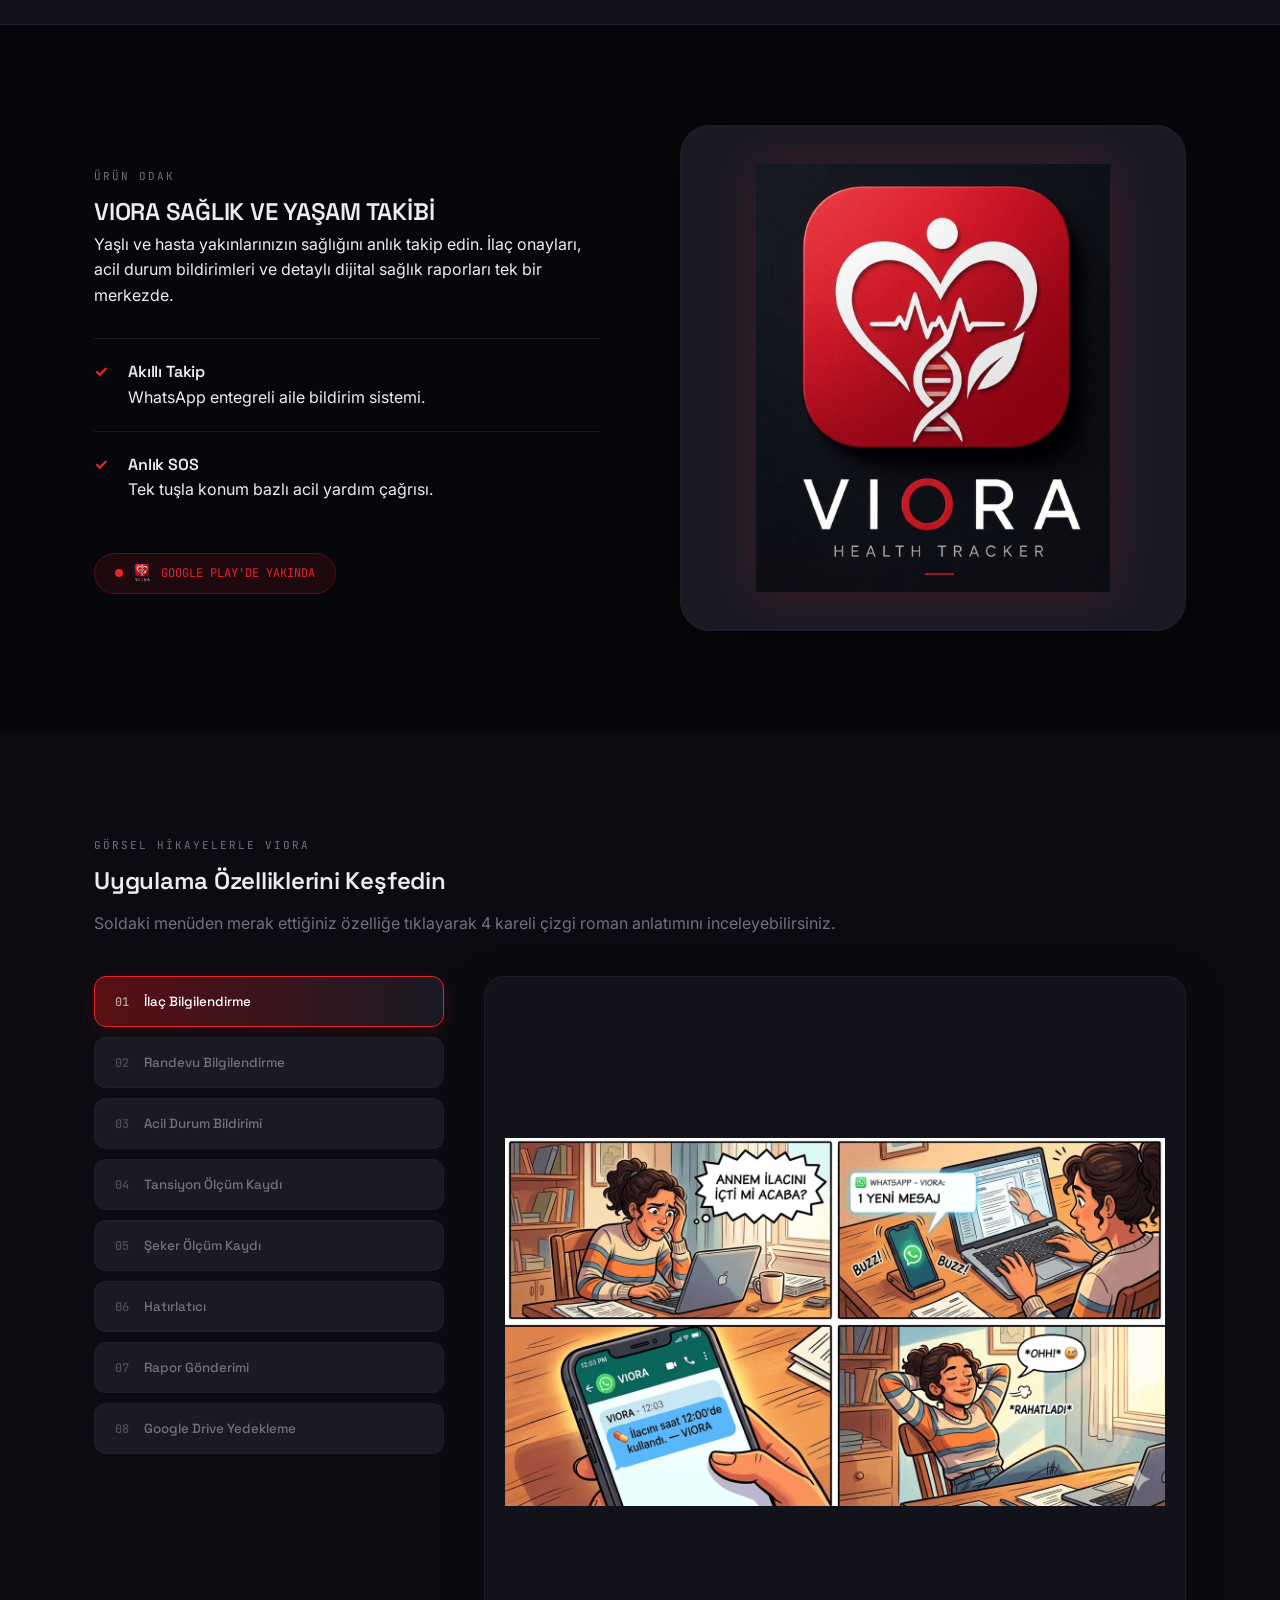
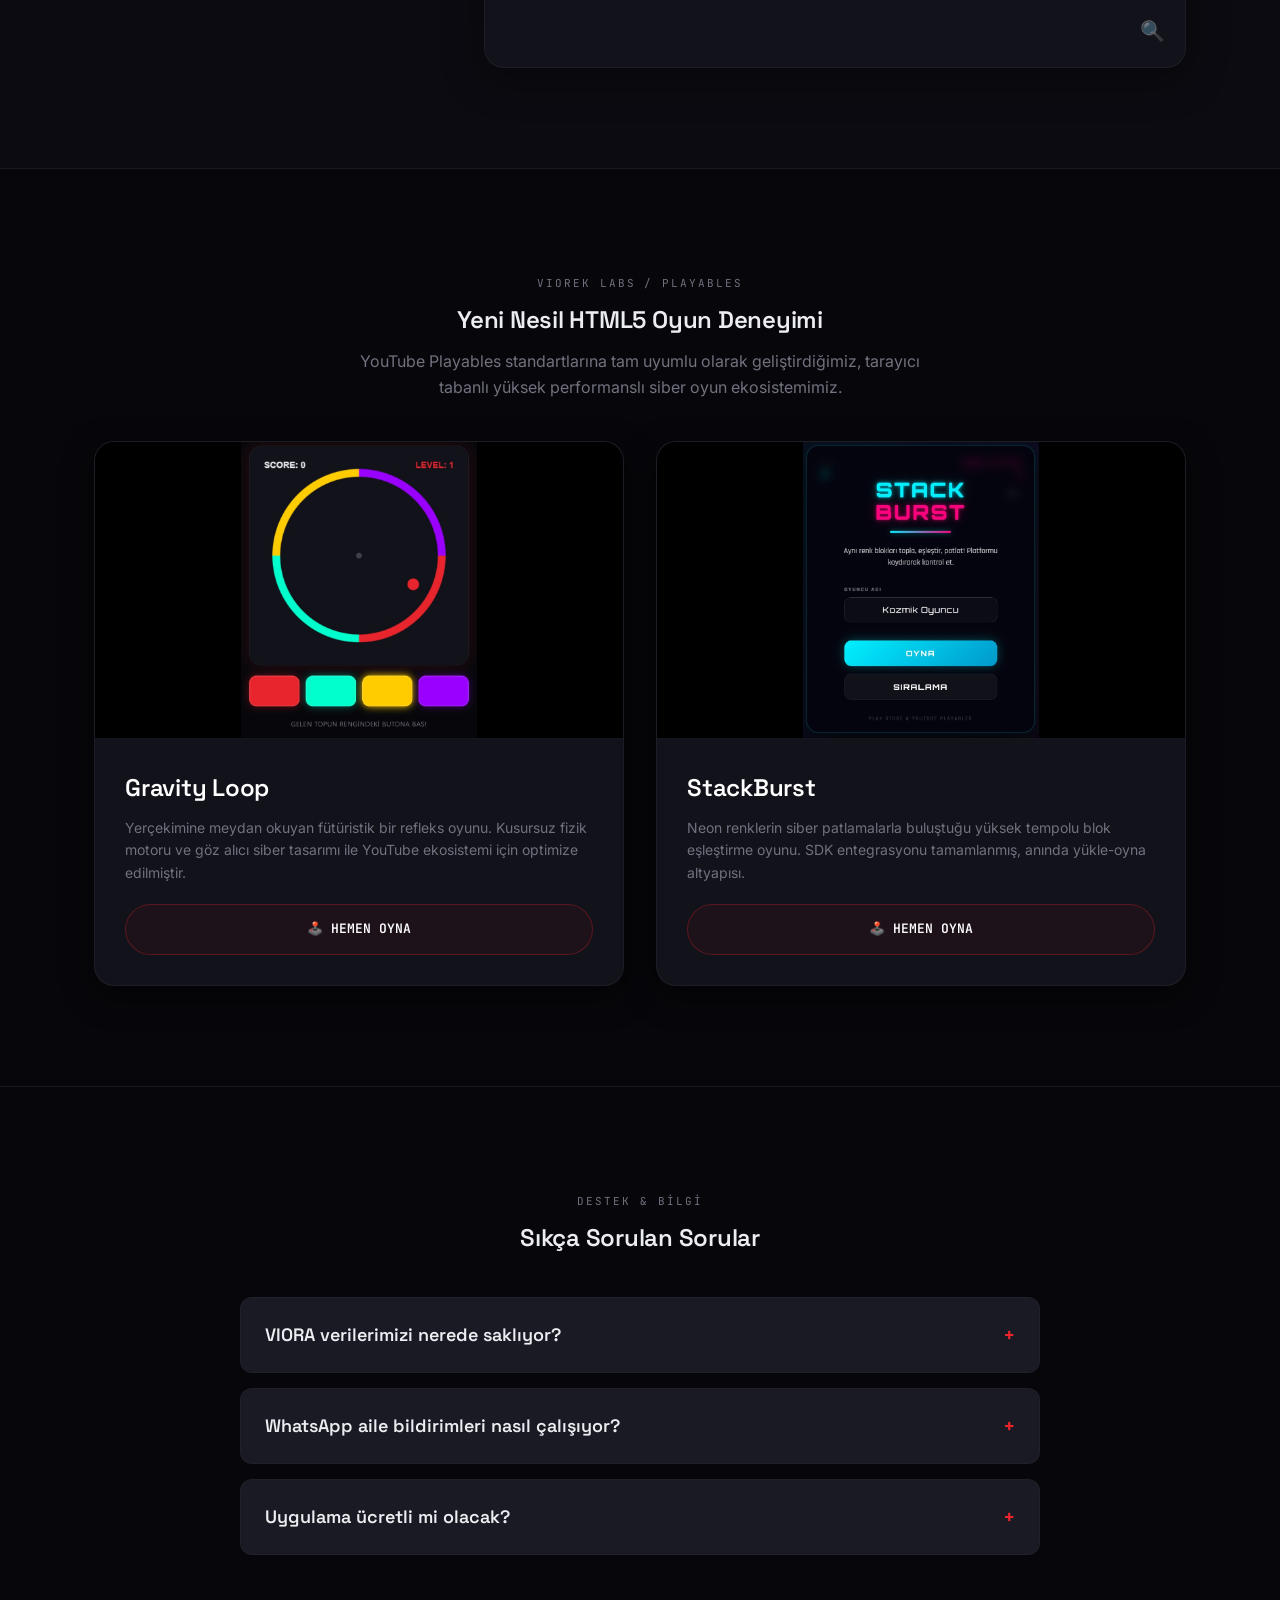
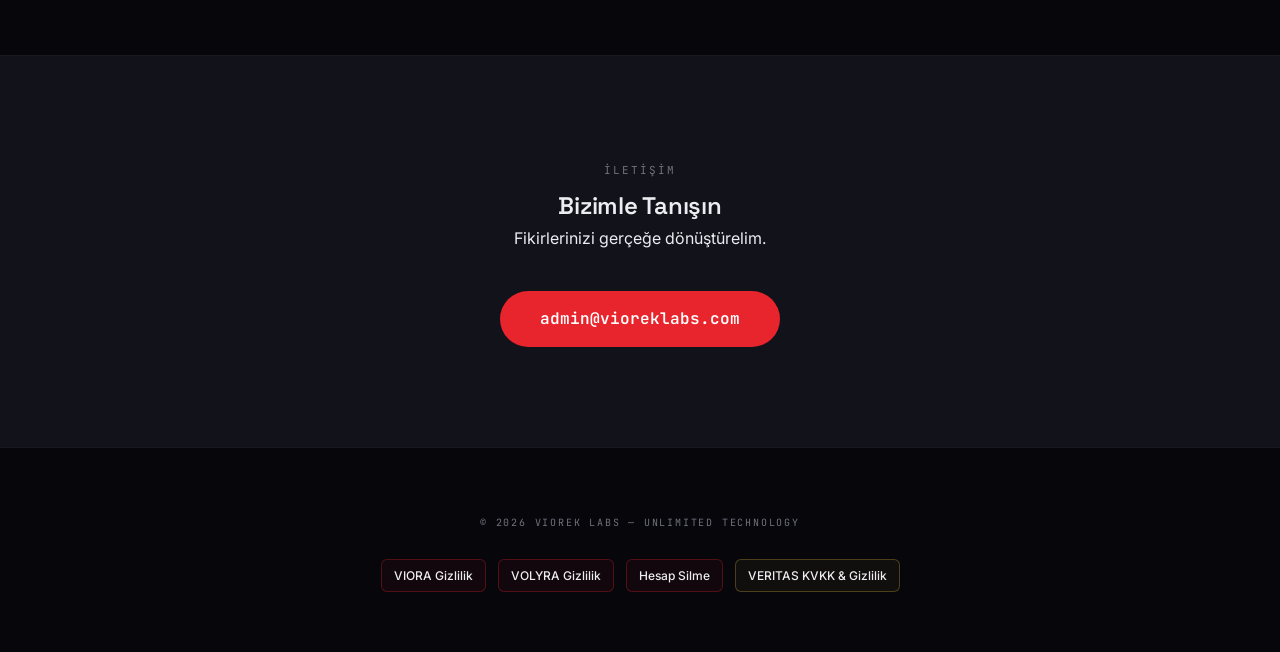
==== commit 21f08115: "Update index.html" ====
--- a/index.html
+++ b/index.html
@@ -361,11 +361,11 @@
         <div class="eco-status lang-target" data-tr="YAKINDA" data-en="COMING SOON">YAKINDA</div>
       </div>
       
-      <!-- VOLYRA Uygulaması (volyra.html sayfasına bağlı ve logosu eklenmiş) -->
+      <!-- VOLYRA Uygulaması -->
       <a href="volyra.html" class="eco-tile active-cyan">
         <div style="display: flex; justify-content: space-between; width: 100%; align-items: center;">
           <span class="mono">02</span>
-          <img src="[data-uri]" alt="VOLYRA" class="volyra-mini-icon" width="32" height="32">
+          <img src="volyra-logo.png" alt="VOLYRA" class="volyra-mini-icon" width="32" height="32">
         </div>
         <div>
           <h3>VOLYRA</h3>
@@ -374,7 +374,7 @@
         <div class="eco-status lang-target" data-tr="AKTİF" data-en="ACTIVE" style="border-color: #19f0f0; color: #19f0f0;">AKTİF</div>
       </a>
       
-      <!-- VERITAS Uygulaması (veritas.html sayfasına bağlı) -->
+      <!-- VERITAS Uygulaması -->
       <a href="veritas.html" class="eco-tile active-gold">
         <div style="display: flex; justify-content: space-between; width: 100%; align-items: center;">
           <span class="mono">03</span>
